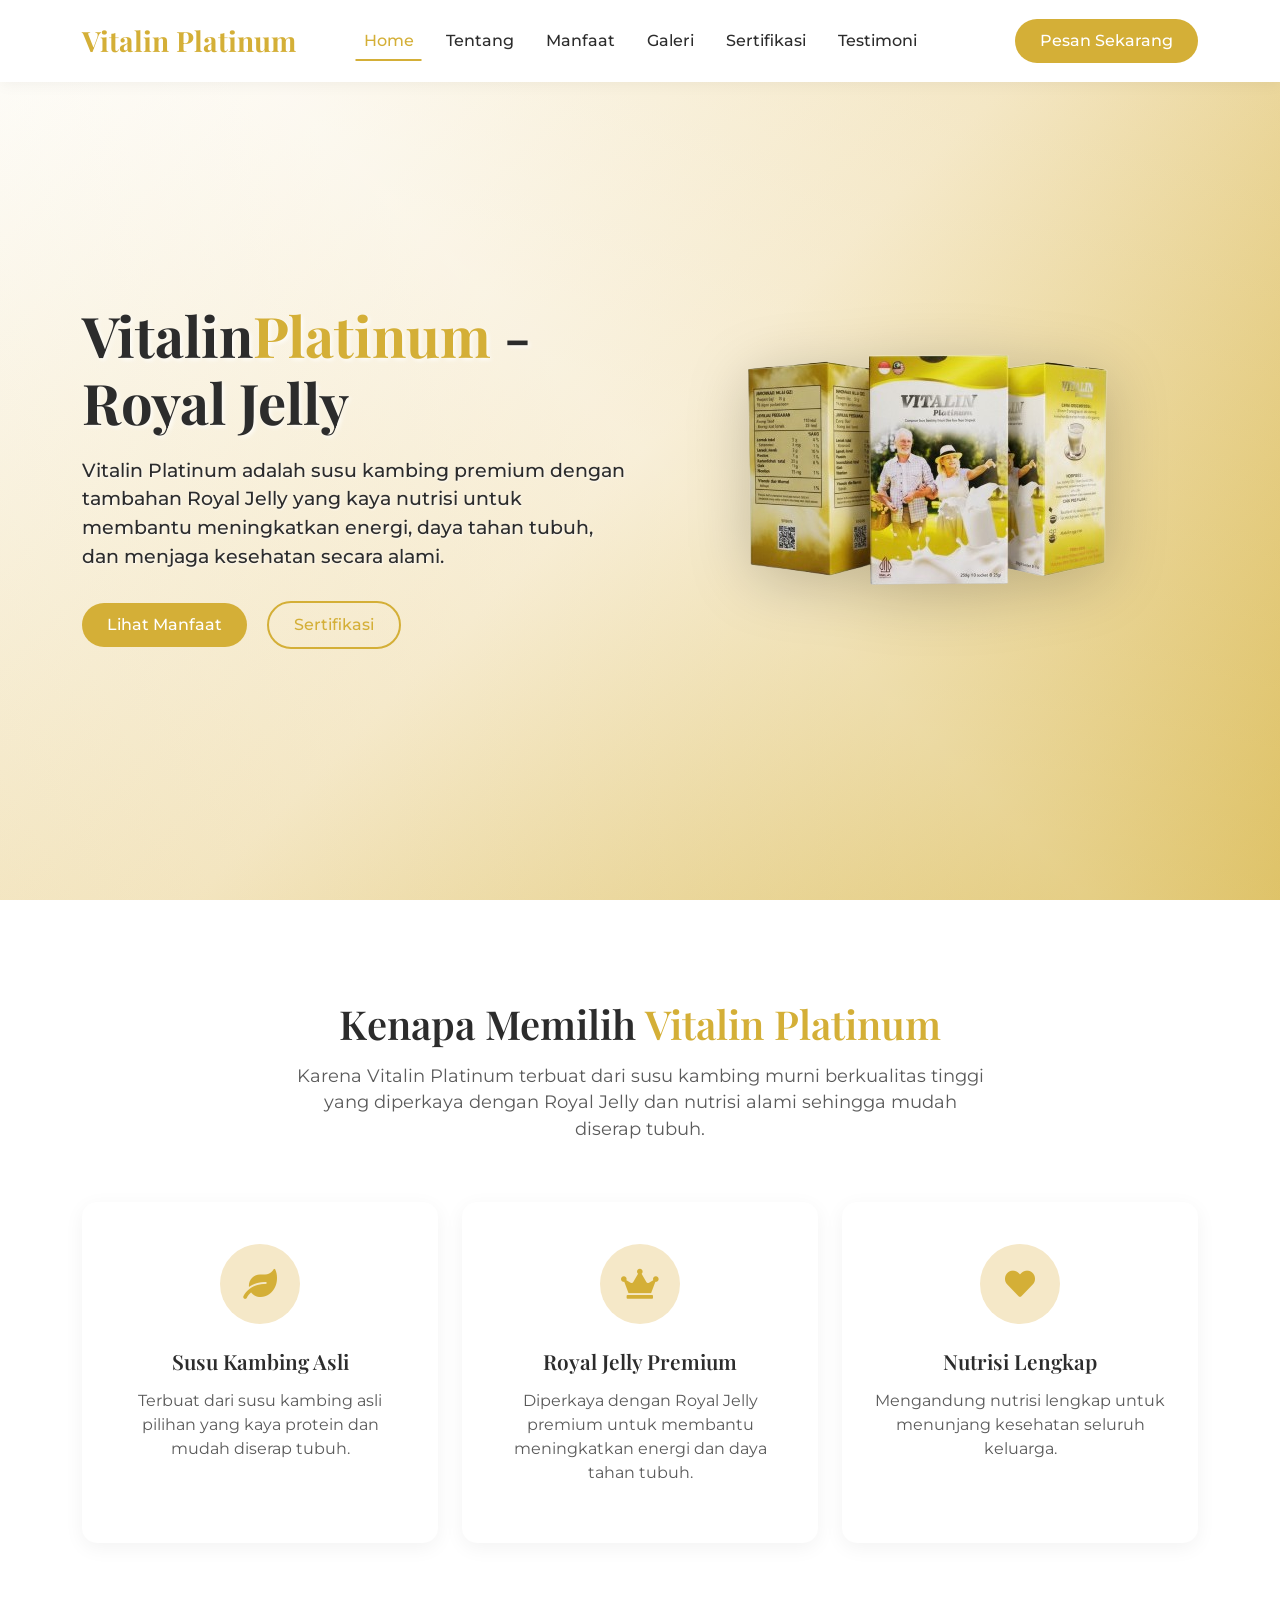
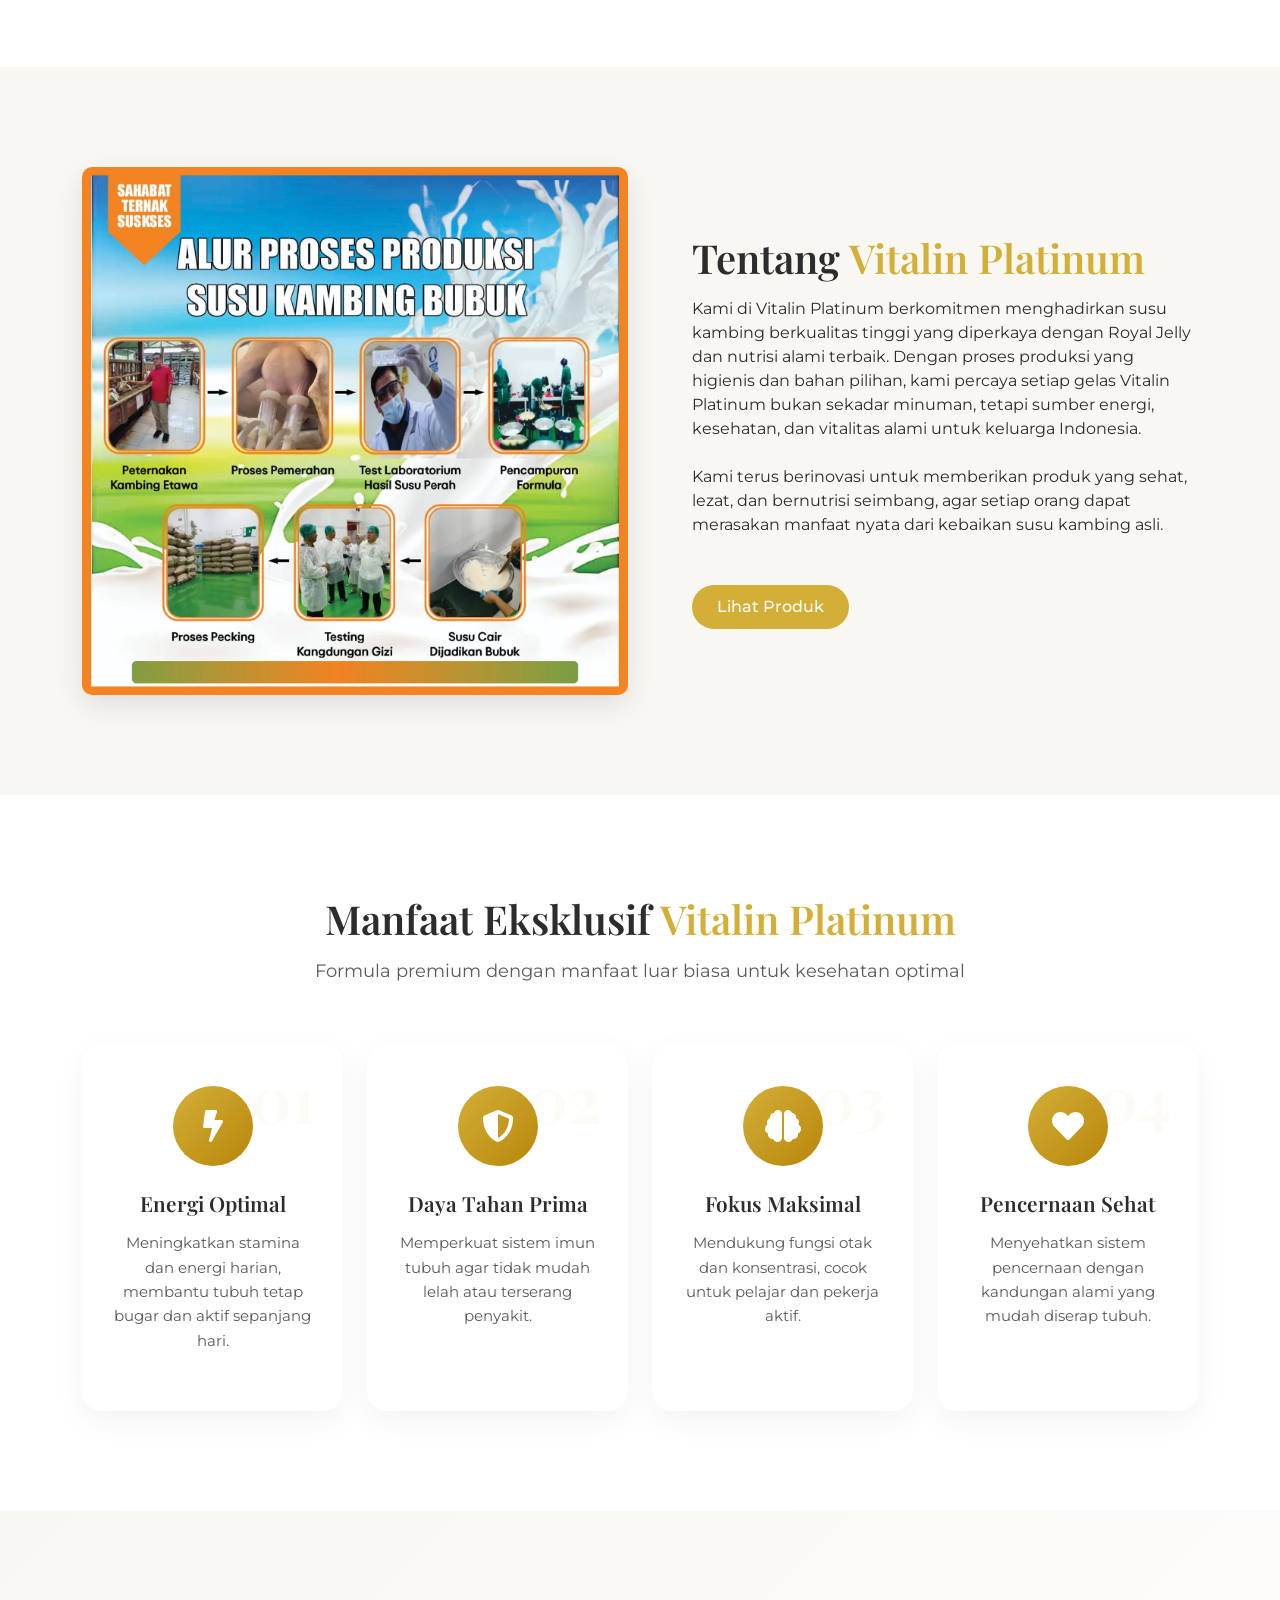
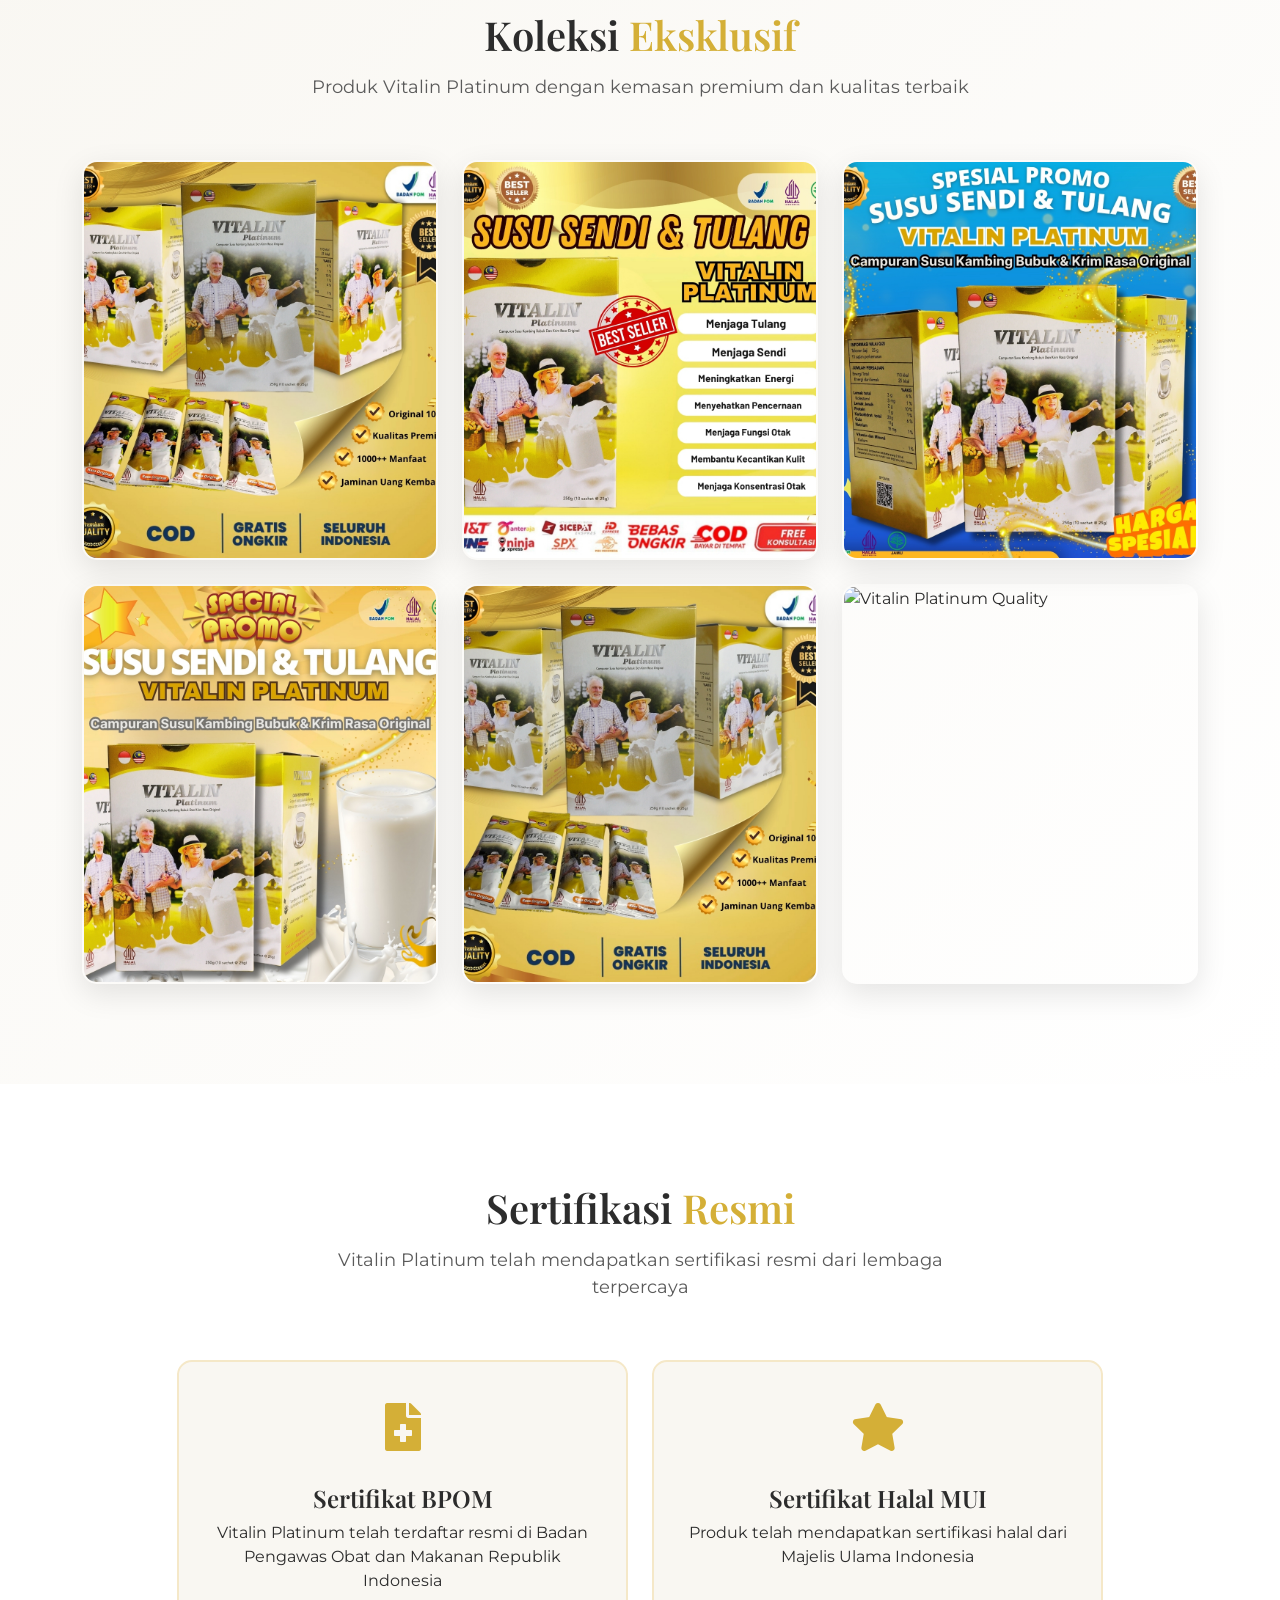
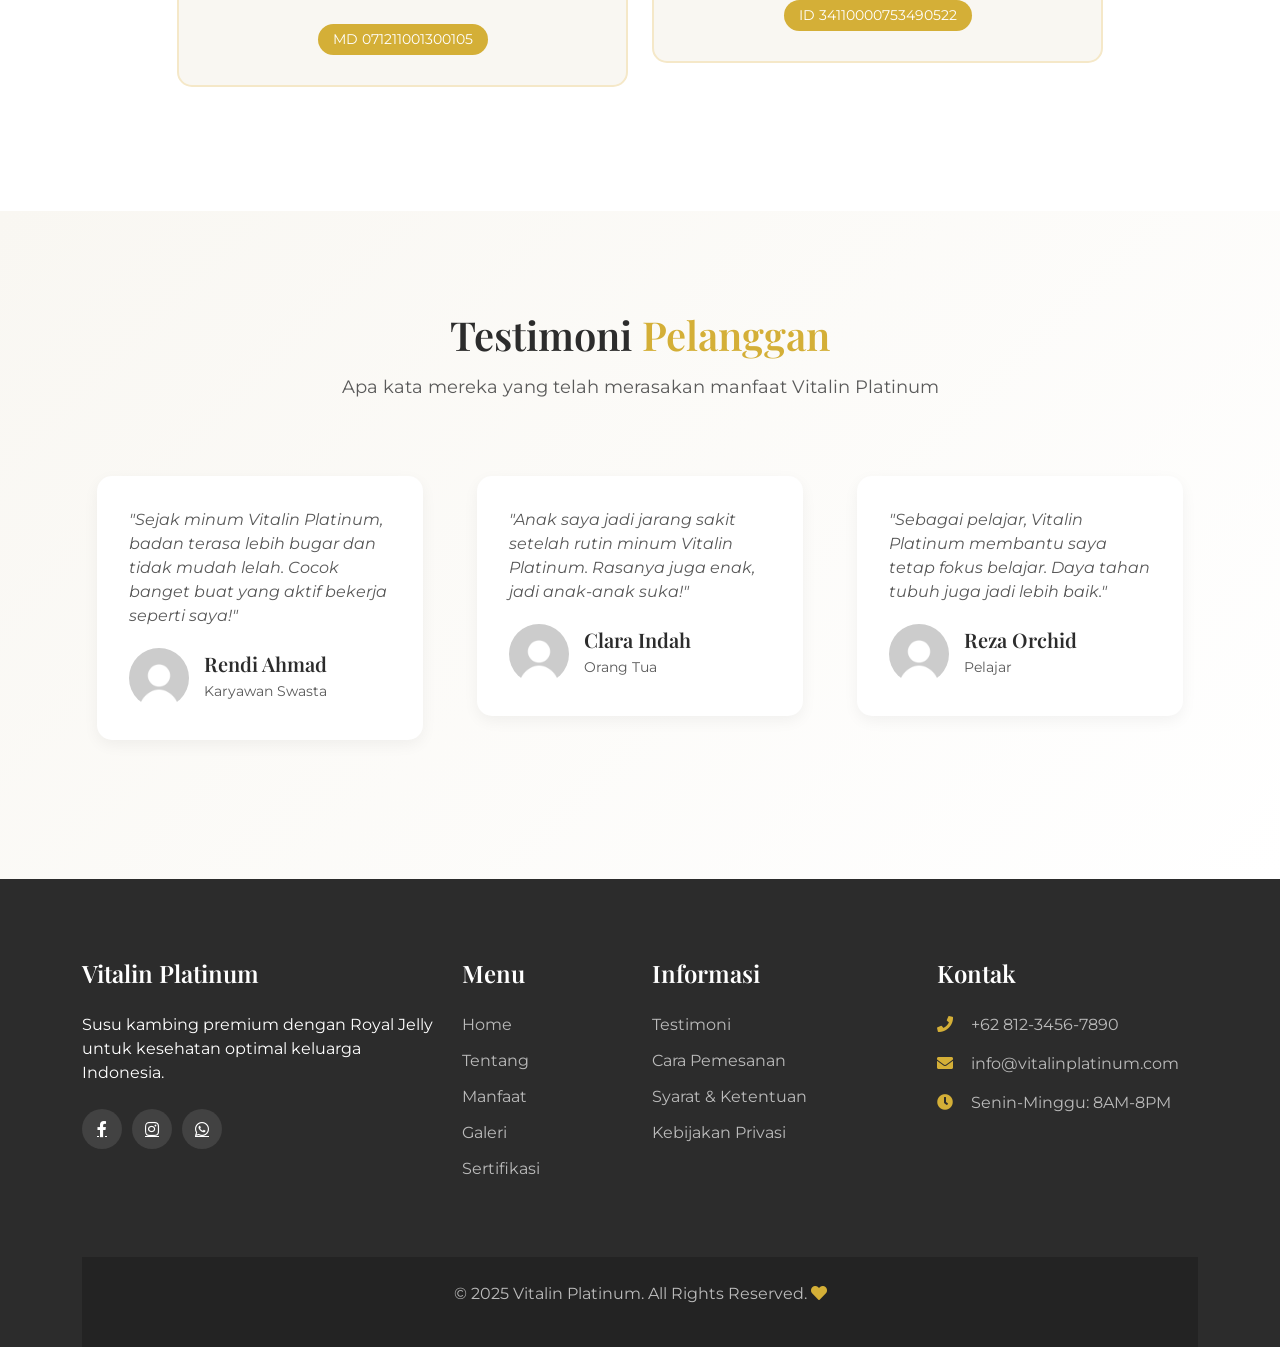
==== index.html @ 5b563fa5 "a" ====
<!DOCTYPE html>
<html lang="id">

<head>
    <meta charset="utf-8">
    <title>Vitalin Platinum - Royal jelly</title>
    <meta content="width=device-width, initial-scale=1.0" name="viewport">
    <meta content="susu kambing, royal jelly, vitalin platinum, kesehatan, nutrisi" name="keywords">
    <meta content="Vitalin Platinum - Susu kambing premium dengan Royal Jelly untuk kesehatan optimal" name="description">

    <!-- Favicon -->
    <link href="https://cdnjs.cloudflare.com/ajax/libs/font-awesome/5.15.4/css/all.min.css" rel="stylesheet">

    <!-- Google Fonts -->
    <link rel="preconnect" href="https://fonts.googleapis.com">
    <link rel="preconnect" href="https://fonts.gstatic.com" crossorigin>
    <link
        href="https://fonts.googleapis.com/css2?family=Playfair+Display:wght@400;500;600;700&family=Montserrat:wght@300;400;500;600&display=swap"
        rel="stylesheet">

    <!-- Bootstrap CSS -->
    <link href="https://cdn.jsdelivr.net/npm/bootstrap@5.3.0-alpha1/dist/css/bootstrap.min.css" rel="stylesheet">

    <!-- Custom CSS -->
    <link href="style.css" rel="stylesheet">
</head>

<body>
    <!-- Navbar -->
    <nav class="navbar navbar-expand-lg navbar-light fixed-top">
        <div class="container">
            <a class="navbar-brand" href="#">Vitalin Platinum</a>
            <button class="navbar-toggler" type="button" data-bs-toggle="collapse" data-bs-target="#navbarNav">
                <span class="navbar-toggler-icon"></span>
            </button>
            <div class="collapse navbar-collapse" id="navbarNav">
                <ul class="navbar-nav ms-auto">
                    <li class="nav-item">
                        <a class="nav-link active" href="#home">Home</a>
                    </li>
                    <li class="nav-item">
                        <a class="nav-link" href="#about">Tentang</a>
                    </li>
                    <li class="nav-item">
                        <a class="nav-link" href="#benefits">Manfaat</a>
                    </li>
                    <li class="nav-item">
                        <a class="nav-link" href="#gallery">Galeri</a>
                    </li>
                    <li class="nav-item">
                        <a class="nav-link" href="#certification">Sertifikasi</a>
                    </li>
                    <li class="nav-item">
                        <a class="nav-link" href="#testimonials">Testimoni</a>
                    </li>
                </ul>
                <a href="https://wa.me/6281234567890" class="btn btn-gold ms-lg-3 mt-3 mt-lg-0">Pesan Sekarang</a>
            </div>
        </div>
    </nav>

    <!-- Hero Section -->
    <section id="home" class="hero-section gradient-1">
        <div class="container">
            <div class="row align-items-center">
                <div class="col-lg-6">
                    <div class="hero-content">
                        <h1 class="hero-title">Vitalin<span>Platinum</span> - Royal Jelly</h1>
                        <p class="hero-subtitle">Vitalin Platinum adalah susu kambing premium dengan tambahan Royal Jelly yang kaya nutrisi untuk membantu meningkatkan energi, daya tahan tubuh, dan menjaga kesehatan secara alami.</p>
                        <div class="mt-4">
                            <a href="#benefits" class="btn btn-gold me-3">Lihat Manfaat</a>
                            <a href="#certification" class="btn btn-outline-gold">Sertifikasi</a>
                        </div>
                    </div>
                </div>
                <div class="col-lg-6">
                    <div class="hero-image">
                        <img src="img/rorr.png" alt="Vitalin Platinum">
                    </div>
                </div>
            </div>
        </div>
        
        <!-- Auto Background Indicator -->
        <div class="auto-mode-indicator">
            <i class="fas fa-sync-alt"></i> Auto Background
        </div>
    </section>

    <!-- Features Section -->
    <section class="section-padding">
        <div class="container">
            <h2 class="section-title">Kenapa Memilih <span>Vitalin Platinum</span></h2>
            <p class="section-subtitle">Karena Vitalin Platinum terbuat dari susu kambing murni berkualitas tinggi yang diperkaya dengan Royal Jelly dan nutrisi alami sehingga mudah diserap tubuh.</p>
            
            <div class="row">
                <div class="col-md-4 mb-4">
                    <div class="feature-box">
                        <div class="feature-icon">
                            <i class="fas fa-leaf"></i>
                        </div>
                        <h3 class="feature-title">Susu Kambing Asli</h3>
                        <p class="feature-text">Terbuat dari susu kambing asli pilihan yang kaya protein dan mudah diserap tubuh.</p>
                    </div>
                </div>
                <div class="col-md-4 mb-4">
                    <div class="feature-box">
                        <div class="feature-icon">
                            <i class="fas fa-crown"></i>
                        </div>
                        <h3 class="feature-title">Royal Jelly Premium</h3>
                        <p class="feature-text">Diperkaya dengan Royal Jelly premium untuk membantu meningkatkan energi dan daya tahan tubuh.</p>
                    </div>
                </div>
                <div class="col-md-4 mb-4">
                    <div class="feature-box">
                        <div class="feature-icon">
                            <i class="fas fa-heart"></i>
                        </div>
                        <h3 class="feature-title">Nutrisi Lengkap</h3>
                        <p class="feature-text">Mengandung nutrisi lengkap untuk menunjang kesehatan seluruh keluarga.</p>
                    </div>
                </div>
            </div>
        </div>
    </section>

    <!-- About Section -->
    <section id="about" class="section-padding about-section">
        <div class="container">
            <div class="row align-items-center">
                <div class="col-lg-6 mb-5 mb-lg-0">
                    <div class="about-image">
                        <img src="img/10.jpg" alt="Tentang Vitalin Platinum">
                    </div>
                </div>
                <div class="col-lg-6">
                    <div class="about-content">
                        <h2 class="section-title text-start">Tentang <span>Vitalin Platinum</span></h2>
                        <p class="mb-4">Kami di Vitalin Platinum berkomitmen menghadirkan susu kambing berkualitas tinggi yang diperkaya dengan Royal Jelly dan nutrisi alami terbaik. Dengan proses produksi yang higienis dan bahan pilihan, kami percaya setiap gelas Vitalin Platinum bukan sekadar minuman, tetapi sumber energi, kesehatan, dan vitalitas alami untuk keluarga Indonesia.</p>
                        <p class="mb-5">Kami terus berinovasi untuk memberikan produk yang sehat, lezat, dan bernutrisi seimbang, agar setiap orang dapat merasakan manfaat nyata dari kebaikan susu kambing asli.</p>
                        <a href="#gallery" class="btn btn-gold">Lihat Produk</a>
                    </div>
                </div>
            </div>
        </div>
    </section>

    <!-- Benefits Section -->
    <section id="benefits" class="section-padding">
        <div class="container">
            <div class="text-center mb-5">
                <h2 class="section-title">Manfaat Eksklusif <span>Vitalin Platinum</span></h2>
                <p class="section-subtitle">Formula premium dengan manfaat luar biasa untuk kesehatan optimal</p>
            </div>
            
            <div class="row g-4">
                <div class="col-lg-3 col-md-6">
                    <div class="benefit-card">
                        <div class="benefit-icon">
                            <div class="icon-wrapper">
                                <i class="fas fa-bolt"></i>
                            </div>
                        </div>
                        <div class="benefit-content">
                            <h4 class="benefit-title">Energi Optimal</h4>
                            <p class="benefit-description">Meningkatkan stamina dan energi harian, membantu tubuh tetap bugar dan aktif sepanjang hari.</p>
                        </div>
                        <div class="benefit-number">01</div>
                    </div>
                </div>
                
                <div class="col-lg-3 col-md-6">
                    <div class="benefit-card">
                        <div class="benefit-icon">
                            <div class="icon-wrapper">
                                <i class="fas fa-shield-alt"></i>
                            </div>
                        </div>
                        <div class="benefit-content">
                            <h4 class="benefit-title">Daya Tahan Prima</h4>
                            <p class="benefit-description">Memperkuat sistem imun tubuh agar tidak mudah lelah atau terserang penyakit.</p>
                        </div>
                        <div class="benefit-number">02</div>
                    </div>
                </div>
                
                <div class="col-lg-3 col-md-6">
                    <div class="benefit-card">
                        <div class="benefit-icon">
                            <div class="icon-wrapper">
                                <i class="fas fa-brain"></i>
                            </div>
                        </div>
                        <div class="benefit-content">
                            <h4 class="benefit-title">Fokus Maksimal</h4>
                            <p class="benefit-description">Mendukung fungsi otak dan konsentrasi, cocok untuk pelajar dan pekerja aktif.</p>
                        </div>
                        <div class="benefit-number">03</div>
                    </div>
                </div>
                
                <div class="col-lg-3 col-md-6">
                    <div class="benefit-card">
                        <div class="benefit-icon">
                            <div class="icon-wrapper">
                                <i class="fas fa-heart"></i>
                            </div>
                        </div>
                        <div class="benefit-content">
                            <h4 class="benefit-title">Pencernaan Sehat</h4>
                            <p class="benefit-description">Menyehatkan sistem pencernaan dengan kandungan alami yang mudah diserap tubuh.</p>
                        </div>
                        <div class="benefit-number">04</div>
                    </div>
                </div>
            </div>
        </div>
    </section>

    <!-- Gallery Section -->
    <section id="gallery" class="section-padding gallery-section">
        <div class="container">
            <h2 class="section-title">Koleksi <span>Eksklusif</span></h2>
            <p class="section-subtitle">Produk Vitalin Platinum dengan kemasan premium dan kualitas terbaik</p>
            
            <div class="row g-4">
                <div class="col-lg-4 col-md-6">
                    <div class="gallery-item">
                        <img src="img/1.png" alt="Vitalin Platinum Original">
                        <div class="gallery-caption">
                            <h5>Kemasan Premium</h5>
                            <p>Desain elegan dengan perlindungan maksimal</p>
                        </div>
                    </div>
                </div>
                <div class="col-lg-4 col-md-6">
                    <div class="gallery-item">
                        <img src="img/2.png" alt="Vitalin Platinum Varian">
                        <div class="gallery-caption">
                            <h5>Kualitas Terjamin</h5>
                            <p>Diproses dengan teknologi modern dan higienis</p>
                        </div>
                    </div>
                </div>
                <div class="col-lg-4 col-md-6">
                    <div class="gallery-item">
                        <img src="img/3.png" alt="Vitalin Platinum Special">
                        <div class="gallery-caption">
                            <h5>Nutrisi Optimal</h5>
                            <p>Kombinasi sempurna susu kambing dan royal jelly</p>
                        </div>
                    </div>
                </div>
                <div class="col-lg-4 col-md-6">
                    <div class="gallery-item">
                        <img src="img/4.png" alt="Vitalin Platinum Family">
                        <div class="gallery-caption">
                            <h5>Untuk Keluarga</h5>
                            <p>Cocok untuk semua usia dari anak hingga dewasa</p>
                        </div>
                    </div>
                </div>
                <div class="col-lg-4 col-md-6">
                    <div class="gallery-item">
                        <img src="img/5.png" alt="Vitalin Platinum Benefits">
                        <div class="gallery-caption">
                            <h5>Manfaat Lengkap</h5>
                            <p>Mendukung kesehatan tubuh secara menyeluruh</p>
                        </div>
                    </div>
                </div>
                <div class="col-lg-4 col-md-6">
                    <div class="gallery-item">
                        <img src="img/6.png" alt="Vitalin Platinum Quality">
                        <div class="gallery-caption">
                            <h5>Standar Tinggi</h5>
                            <p>Produk berkualitas dengan sertifikasi resmi</p>
                        </div>
                    </div>
                </div>
            </div>
        </div>
    </section>

    <!-- Certification Section -->
    <section id="certification" class="section-padding certification-section">
        <div class="container">
            <h2 class="section-title">Sertifikasi <span>Resmi</span></h2>
            <p class="section-subtitle">Vitalin Platinum telah mendapatkan sertifikasi resmi dari lembaga terpercaya</p>
            
            <div class="row justify-content-center">
                <div class="col-lg-5 col-md-6 mb-4">
                    <div class="certification-box">
                        <div class="cert-icon">
                            <i class="fas fa-file-medical"></i>
                        </div>
                        <h4>Sertifikat BPOM</h4>
                        <p>Vitalin Platinum telah terdaftar resmi di Badan Pengawas Obat dan Makanan Republik Indonesia</p>
                        <div class="cert-number">MD 071211001300105</div>
                    </div>
                </div>
                <div class="col-lg-5 col-md-6 mb-4">
                    <div class="certification-box">
                        <div class="cert-icon">
                            <i class="fas fa-star"></i>
                        </div>
                        <h4>Sertifikat Halal MUI</h4>
                        <p>Produk telah mendapatkan sertifikasi halal dari Majelis Ulama Indonesia</p>
                        <div class="cert-number">ID 34110000753490522</div>
                    </div>
                </div>
            </div>
        </div>
    </section>

    <!-- Testimonials Section -->
    <section id="testimonials" class="section-padding testimonial-section">
        <div class="container">
            <h2 class="section-title">Testimoni <span>Pelanggan</span></h2>
            <p class="section-subtitle">Apa kata mereka yang telah merasakan manfaat Vitalin Platinum</p>
            
            <div class="row">
                <div class="col-lg-4 mb-4">
                    <div class="testimonial-card">
                        <p class="testimonial-text">"Sejak minum Vitalin Platinum, badan terasa lebih bugar dan tidak mudah lelah. Cocok banget buat yang aktif bekerja seperti saya!"</p>
                        <div class="testimonial-author">
                            <div class="author-image">
                                <img src="img/heh.png" alt="">
                            </div>
                            <div class="author-info">
                                <h5>Rendi Ahmad</h5>
                                <p>Karyawan Swasta</p>
                            </div>
                        </div>
                    </div>
                </div>
                <div class="col-lg-4 mb-4">
                    <div class="testimonial-card">
                        <p class="testimonial-text">"Anak saya jadi jarang sakit setelah rutin minum Vitalin Platinum. Rasanya juga enak, jadi anak-anak suka!"</p>
                        <div class="testimonial-author">
                            <div class="author-image">
                                <img src="img/heh.png" alt="">
                            </div>
                            <div class="author-info">
                                <h5>Clara Indah</h5>
                                <p>Orang Tua</p>
                            </div>
                        </div>
                    </div>
                </div>
                <div class="col-lg-4 mb-4">
                    <div class="testimonial-card">
                        <p class="testimonial-text">"Sebagai pelajar, Vitalin Platinum membantu saya tetap fokus belajar. Daya tahan tubuh juga jadi lebih baik."</p>
                        <div class="testimonial-author">
                            <div class="author-image">
                                <img src="img/heh.png" alt="">
                            </div>
                            <div class="author-info">
                                <h5>Reza Orchid</h5>
                                <p>Pelajar</p>
                            </div>
                        </div>
                    </div>
                </div>
            </div>
        </div>
    </section>

    <!-- Footer -->
    <footer class="footer">
        <div class="container">
            <div class="row">
                <div class="col-lg-4 mb-5 mb-lg-0">
                    <h3 class="footer-title">Vitalin Platinum</h3>
                    <p class="mb-4">Susu kambing premium dengan Royal Jelly untuk kesehatan optimal keluarga Indonesia.</p>
                    <div class="social-icons">
                        <a href="#"><i class="fab fa-facebook-f"></i></a>
                        <a href="#"><i class="fab fa-instagram"></i></a>
                        <a href="#"><i class="fab fa-whatsapp"></i></a>
                    </div>
                </div>
                <div class="col-lg-2 col-md-6 mb-5 mb-md-0">
                    <h3 class="footer-title">Menu</h3>
                    <ul class="footer-links">
                        <li><a href="#home">Home</a></li>
                        <li><a href="#about">Tentang</a></li>
                        <li><a href="#benefits">Manfaat</a></li>
                        <li><a href="#gallery">Galeri</a></li>
                        <li><a href="#certification">Sertifikasi</a></li>
                    </ul>
                </div>
                <div class="col-lg-3 col-md-6 mb-5 mb-md-0">
                    <h3 class="footer-title">Informasi</h3>
                    <ul class="footer-links">
                        <li><a href="#testimonials">Testimoni</a></li>
                        <li><a href="#">Cara Pemesanan</a></li>
                        <li><a href="#">Syarat & Ketentuan</a></li>
                        <li><a href="#">Kebijakan Privasi</a></li>
                    </ul>
                </div>
                <div class="col-lg-3 col-md-6">
                    <h3 class="footer-title">Kontak</h3>
                    <div class="footer-contact">
                        <p><i class="fas fa-phone"></i> +62 812-3456-7890</p>
                        <p><i class="fas fa-envelope"></i> info@vitalinplatinum.com</p>
                        <p><i class="fas fa-clock"></i> Senin-Minggu: 8AM-8PM</p>
                    </div>
                </div>
            </div>
            
            <div class="copyright">
                <div class="container">
                    <p>&copy; 2025 Vitalin Platinum. All Rights Reserved. <i class="fas fa-heart" style="color: var(--gold);"></i></p>
                </div>
            </div>
        </div>
    </footer>

    <!-- Back to Top -->
    <a href="#" class="back-to-top">
        <i class="fas fa-arrow-up"></i>
    </a>

    <!-- Bootstrap JS -->
    <script src="https://cdn.jsdelivr.net/npm/bootstrap@5.3.0-alpha1/dist/js/bootstrap.bundle.min.js"></script>

    <!-- Custom JS -->
    <script src="script.js"></script>
</body>

</html>
---- style.css ----
:root {
    --gold: #D4AF37;
    --light-gold: #F5E8C8;
    --dark-gold: #B8860B;
    --white: #FFFFFF;
    --light-bg: #F9F7F2;
    --dark-text: #2C2C2C;
    --light-text: #5A5A5A;
}

body {
    font-family: 'Montserrat', sans-serif;
    color: var(--dark-text);
    background-color: var(--white);
    overflow-x: hidden;
}

h1, h2, h3, h4, h5, h6 {
    font-family: 'Playfair Display', serif;
    font-weight: 600;
}

/* Navbar Center */
.navbar {
    background-color: var(--white);
    box-shadow: 0 2px 15px rgba(0, 0, 0, 0.05);
    padding: 15px 0;
    transition: all 0.3s ease;
}

.navbar .container {
    display: flex;
    flex-wrap: wrap;
    justify-content: center;
}

.navbar-brand {
    font-family: 'Playfair Display', serif;
    font-weight: 700;
    font-size: 28px;
    color: var(--gold) !important;
    width: 100%;
    text-align: center;
    margin-bottom: 10px;
}

.navbar-collapse {
    width: 100%;
}

.navbar-nav {
    margin: 0 auto;
    display: flex;
    justify-content: center;
    align-items: center;
}

.navbar-nav .nav-item {
    margin: 0 8px;
}

.navbar-nav .nav-link {
    color: var(--dark-text) !important;
    font-weight: 500;
    position: relative;
    transition: color 0.3s ease;
}

.navbar-nav .nav-link:hover,
.navbar-nav .nav-link.active {
    color: var(--gold) !important;
}

.navbar-nav .nav-link::after {
    content: '';
    position: absolute;
    width: 0;
    height: 2px;
    bottom: 0;
    left: 0;
    background-color: var(--gold);
    transition: width 0.3s ease;
}

.navbar-nav .nav-link:hover::after,
.navbar-nav .nav-link.active::after {
    width: 100%;
}

.btn-gold {
    background-color: var(--gold);
    color: var(--white);
    border: none;
    padding: 10px 25px;
    border-radius: 30px;
    font-weight: 500;
    transition: all 0.3s ease;
}

.btn-gold:hover {
    background-color: var(--dark-gold);
    transform: translateY(-2px);
    box-shadow: 0 5px 15px rgba(212, 175, 55, 0.3);
}

.btn-outline-gold {
    background-color: transparent;
    color: var(--gold);
    border: 2px solid var(--gold);
    padding: 10px 25px;
    border-radius: 30px;
    font-weight: 500;
    transition: all 0.3s ease;
}

.btn-outline-gold:hover {
    background-color: var(--gold);
    color: var(--white);
    transform: translateY(-2px);
}

/* Desktop Navbar */
@media (min-width: 992px) {
    .navbar .container {
        flex-wrap: nowrap;
        justify-content: space-between;
    }
    
    .navbar-brand {
        width: auto;
        margin-bottom: 0;
        text-align: left;
    }
    
    .navbar-nav {
        position: absolute;
        left: 50%;
        transform: translateX(-50%);
    }
    
    .btn-gold.ms-lg-3 {
        margin-left: auto !important;
    }
}

/* Mobile Navbar */
@media (max-width: 991.98px) {
    .navbar-nav {
        text-align: center;
        flex-direction: column;
    }
    
    .navbar-nav .nav-item {
        margin: 5px 0;
    }
    
    .btn-gold.ms-lg-3 {
        margin: 15px auto 0 auto !important;
        display: block;
        width: fit-content;
    }
}

/* Hero Section - Auto Background */
.hero-section {
    background-size: cover;
    background-position: center;
    background-attachment: fixed;
    padding: 150px 0 100px;
    position: relative;
    min-height: 100vh;
    display: flex;
    align-items: center;
    transition: background-image 1.5s ease-in-out;
}

.hero-section::before {
    content: '';
    position: absolute;
    top: 0;
    left: 0;
    width: 100%;
    height: 100%;
    background: linear-gradient(45deg, rgba(212, 175, 55, 0.1) 0%, rgba(255, 255, 255, 0.3) 50%, rgba(212, 175, 55, 0.1) 100%);
    z-index: 1;
}

.hero-content {
    position: relative;
    z-index: 2;
}

.hero-title {
    font-size: 3.5rem;
    font-weight: 700;
    margin-bottom: 20px;
    color: var(--dark-text);
    text-shadow: 2px 2px 4px rgba(255, 255, 255, 0.8);
}

.hero-title span {
    color: var(--gold);
}

.hero-subtitle {
    font-size: 1.2rem;
    color: var(--dark-text);
    margin-bottom: 30px;
    max-width: 600px;
    font-weight: 500;
    text-shadow: 1px 1px 2px rgba(255, 255, 255, 0.8);
}

.hero-image {
    position: relative;
    z-index: 2;
    text-align: center;
}

.hero-image img {
    max-width: 100%;
    height: auto;
    filter: drop-shadow(0 10px 30px rgba(0, 0, 0, 0.2));
    animation: float 6s ease-in-out infinite;
}

@keyframes float {
    0% { transform: translateY(0px); }
    50% { transform: translateY(-20px); }
    100% { transform: translateY(0px); }
}

/* Background Options */
.hero-section.gradient-1 {
    background: linear-gradient(135deg, var(--white) 0%, var(--light-gold) 50%, var(--gold) 100%);
}

.hero-section.gradient-2 {
    background: linear-gradient(135deg, #667eea 0%, #764ba2 100%);
}

.hero-section.gradient-3 {
    background: linear-gradient(135deg, #f093fb 0%, #f5576c 100%);
}

.hero-section.gradient-4 {
    background: linear-gradient(135deg, #4facfe 0%, #00f2fe 100%);
}

.hero-section.gradient-5 {
    background: linear-gradient(135deg, #43e97b 0%, #38f9d7 100%);
}

.hero-section.gradient-6 {
    background: linear-gradient(135deg, #fa709a 0%, #fee140 100%);
}

.hero-section.gradient-7 {
    background: linear-gradient(135deg, #a8edea 0%, #fed6e3 100%);
}

.hero-section.gradient-8 {
    background: linear-gradient(135deg, #d299c2 0%, #fef9d7 100%);
}

/* Auto mode indicator */
.auto-mode-indicator {
    position: absolute;
    top: 20px;
    left: 20px;
    background: rgba(212, 175, 55, 0.9);
    color: var(--white);
    padding: 8px 15px;
    border-radius: 20px;
    font-size: 0.8rem;
    display: flex;
    align-items: center;
    gap: 5px;
    animation: pulse 2s infinite;
    z-index: 3;
}

@keyframes pulse {
    0% { opacity: 0.7; }
    50% { opacity: 1; }
    100% { opacity: 0.7; }
}

/* Section Styling */
.section-padding {
    padding: 100px 0;
}

.section-title {
    font-size: 2.5rem;
    margin-bottom: 15px;
    text-align: center;
    color: var(--dark-text);
}

.section-title span {
    color: var(--gold);
}

.section-subtitle {
    text-align: center;
    color: var(--light-text);
    max-width: 700px;
    margin: 0 auto 60px;
    font-size: 1.1rem;
}

/* Features with glowing border */
.feature-box {
    background: var(--white);
    border-radius: 15px;
    padding: 40px 30px;
    text-align: center;
    box-shadow: 0 5px 20px rgba(0, 0, 0, 0.05);
    transition: all 0.3s ease;
    height: 100%;
    border: 2px solid transparent;
    position: relative;
}

.feature-box::before {
    content: '';
    position: absolute;
    top: -2px;
    left: -2px;
    right: -2px;
    bottom: -2px;
    background: linear-gradient(45deg, var(--gold), var(--light-gold), var(--gold));
    border-radius: 17px;
    z-index: -1;
    opacity: 0;
    transition: opacity 0.3s ease;
}

.feature-box:hover::before {
    opacity: 1;
    animation: glow 2s ease-in-out infinite alternate;
}

@keyframes glow {
    0% {
        opacity: 0.7;
    }
    100% {
        opacity: 1;
    }
}

.feature-box:hover {
    transform: translateY(-10px);
    box-shadow: 0 15px 30px rgba(212, 175, 55, 0.2);
}

.feature-icon {
    width: 80px;
    height: 80px;
    background: var(--light-gold);
    border-radius: 50%;
    display: flex;
    align-items: center;
    justify-content: center;
    margin: 0 auto 25px;
    color: var(--gold);
    font-size: 30px;
    transition: all 0.3s ease;
}

.feature-box:hover .feature-icon {
    background: var(--gold);
    color: var(--white);
    transform: scale(1.1);
}

.feature-title {
    font-size: 1.3rem;
    margin-bottom: 15px;
    color: var(--dark-text);
}

.feature-text {
    color: var(--light-text);
}

/* About Section */
.about-section {
    background-color: var(--light-bg);
}

.about-image {
    position: relative;
    border-radius: 10px;
    overflow: hidden;
    box-shadow: 0 10px 30px rgba(0, 0, 0, 0.1);
}

.about-image img {
    width: 100%;
    height: auto;
    transition: transform 0.5s ease;
}

.about-image:hover img {
    transform: scale(1.05);
}

.about-content {
    padding-left: 40px;
}

/* Benefits Section with glowing border */
.benefit-card {
    background: var(--white);
    border-radius: 20px;
    padding: 40px 30px;
    text-align: center;
    position: relative;
    overflow: hidden;
    transition: all 0.4s ease;
    border: 2px solid transparent;
    box-shadow: 0 10px 30px rgba(0, 0, 0, 0.05);
    height: 100%;
}

.benefit-card::before {
    content: '';
    position: absolute;
    top: -2px;
    left: -2px;
    right: -2px;
    bottom: -2px;
    background: linear-gradient(45deg, var(--gold), var(--light-gold), var(--gold));
    border-radius: 22px;
    z-index: -1;
    opacity: 0;
    transition: opacity 0.3s ease;
}

.benefit-card:hover::before {
    opacity: 1;
    animation: glow 2s ease-in-out infinite alternate;
}

.benefit-card:hover {
    transform: translateY(-10px);
    box-shadow: 0 20px 40px rgba(212, 175, 55, 0.2);
}

.benefit-icon {
    margin-bottom: 25px;
}

.icon-wrapper {
    width: 80px;
    height: 80px;
    background: linear-gradient(135deg, var(--gold) 0%, var(--dark-gold) 100%);
    border-radius: 50%;
    display: flex;
    align-items: center;
    justify-content: center;
    margin: 0 auto;
    color: var(--white);
    font-size: 32px;
    position: relative;
    transition: all 0.3s ease;
}

.benefit-card:hover .icon-wrapper {
    transform: scale(1.1) rotate(5deg);
    box-shadow: 0 10px 25px rgba(212, 175, 55, 0.3);
}

.benefit-content {
    position: relative;
    z-index: 2;
}

.benefit-title {
    font-size: 1.3rem;
    font-weight: 600;
    margin-bottom: 15px;
    color: var(--dark-text);
    font-family: 'Playfair Display', serif;
}

.benefit-description {
    color: var(--light-text);
    line-height: 1.6;
    font-size: 0.95rem;
}

.benefit-number {
    position: absolute;
    top: 20px;
    right: 25px;
    font-size: 4rem;
    font-weight: 700;
    color: rgba(212, 175, 55, 0.05);
    font-family: 'Playfair Display', serif;
    line-height: 1;
    transition: all 0.3s ease;
}

.benefit-card:hover .benefit-number {
    color: rgba(212, 175, 55, 0.1);
    transform: scale(1.1);
}

/* Gallery Section Styles */
.gallery-section {
    background: linear-gradient(135deg, var(--light-bg) 0%, var(--white) 100%);
}

.gallery-item {
    position: relative;
    border-radius: 15px;
    overflow: hidden;
    box-shadow: 0 10px 30px rgba(0, 0, 0, 0.1);
    transition: all 0.3s ease;
    border: 2px solid transparent;
    height: 400px;
}

.gallery-item::before {
    content: '';
    position: absolute;
    top: -2px;
    left: -2px;
    right: -2px;
    bottom: -2px;
    background: linear-gradient(45deg, var(--gold), var(--light-gold), var(--gold));
    border-radius: 17px;
    z-index: -1;
    opacity: 0;
    transition: opacity 0.3s ease;
}

.gallery-item:hover::before {
    opacity: 1;
    animation: glow 2s ease-in-out infinite alternate;
}

.gallery-item:hover {
    transform: translateY(-5px);
    box-shadow: 0 15px 35px rgba(212, 175, 55, 0.2);
}

.gallery-item img {
    width: 100%;
    height: 100%;
    object-fit: cover;
    transition: transform 0.5s ease;
}

.gallery-item:hover img {
    transform: scale(1.05);
}

.gallery-caption {
    position: absolute;
    bottom: 0;
    left: 0;
    right: 0;
    background: linear-gradient(transparent, rgba(0,0,0,0.8));
    color: white;
    padding: 25px;
    transform: translateY(100%);
    transition: transform 0.3s ease;
}

.gallery-item:hover .gallery-caption {
    transform: translateY(0);
}

.gallery-caption h5 {
    font-size: 1.3rem;
    margin-bottom: 8px;
    font-family: 'Playfair Display', serif;
}

.gallery-caption p {
    font-size: 0.95rem;
    opacity: 0.9;
    margin: 0;
}

/* Certification Section */
.certification-section {
    background: var(--white);
}

.certification-box {
    background: var(--light-bg);
    border-radius: 15px;
    padding: 30px;
    text-align: center;
    border: 2px solid var(--light-gold);
    transition: all 0.3s ease;
}

.certification-box:hover {
    border-color: var(--gold);
    transform: translateY(-5px);
    box-shadow: 0 10px 25px rgba(212, 175, 55, 0.1);
}

.cert-icon {
    font-size: 3rem;
    color: var(--gold);
    margin-bottom: 20px;
}

.cert-number {
    background: var(--gold);
    color: var(--white);
    padding: 5px 15px;
    border-radius: 20px;
    font-size: 0.9rem;
    display: inline-block;
    margin-top: 15px;
}

/* Testimonials */
.testimonial-section {
    background: linear-gradient(135deg, var(--light-bg) 0%, var(--white) 100%);
}

.testimonial-card {
    background: var(--white);
    border-radius: 15px;
    padding: 30px;
    box-shadow: 0 5px 15px rgba(0, 0, 0, 0.05);
    margin: 15px;
    position: relative;
    border: 2px solid transparent;
    transition: all 0.3s ease;
}

.testimonial-card::before {
    content: '';
    position: absolute;
    top: -2px;
    left: -2px;
    right: -2px;
    bottom: -2px;
    background: linear-gradient(45deg, var(--gold), var(--light-gold), var(--gold));
    border-radius: 17px;
    z-index: -1;
    opacity: 0;
    transition: opacity 0.3s ease;
}

.testimonial-card:hover::before {
    opacity: 1;
    animation: glow 2s ease-in-out infinite alternate;
}

.testimonial-card:hover {
    transform: translateY(-5px);
    box-shadow: 0 15px 30px rgba(212, 175, 55, 0.15);
}

.testimonial-card::after {
    content: "";
    position: absolute;
    top: 20px;
    right: 30px;
    font-size: 60px;
    color: var(--light-gold);
    font-family: Georgia, serif;
    line-height: 1;
}

.testimonial-text {
    font-style: italic;
    color: var(--light-text);
    margin-bottom: 20px;
}

.testimonial-author {
    display: flex;
    align-items: center;
}

.author-image {
    width: 60px;
    height: 60px;
    border-radius: 50%;
    overflow: hidden;
    margin-right: 15px;
}

.author-image img {
    width: 100%;
    height: 100%;
    object-fit: cover;
}

.author-info h5 {
    margin-bottom: 5px;
    color: var(--dark-text);
}

.author-info p {
    margin: 0;
    color: var(--light-text);
    font-size: 0.9rem;
}

/* Footer */
.footer {
    background: var(--dark-text);
    color: var(--white);
    padding: 80px 0 0;
}

.footer-title {
    font-size: 1.5rem;
    margin-bottom: 25px;
    color: var(--white);
}

.footer-links {
    list-style: none;
    padding: 0;
}

.footer-links li {
    margin-bottom: 12px;
}

.footer-links a {
    color: #BBBBBB;
    text-decoration: none;
    transition: color 0.3s ease;
}

.footer-links a:hover {
    color: var(--gold);
}

.footer-contact p {
    margin-bottom: 15px;
    color: #BBBBBB;
}

.footer-contact i {
    color: var(--gold);
    margin-right: 10px;
    width: 20px;
}

.social-icons {
    display: flex;
    margin-top: 20px;
}

.social-icons a {
    width: 40px;
    height: 40px;
    background: rgba(255, 255, 255, 0.1);
    border-radius: 50%;
    display: flex;
    align-items: center;
    justify-content: center;
    margin-right: 10px;
    color: var(--white);
    transition: all 0.3s ease;
}

.social-icons a:hover {
    background: var(--gold);
    transform: translateY(-3px);
}

.copyright {
    background: rgba(0, 0, 0, 0.2);
    padding: 25px 0;
    margin-top: 60px;
    text-align: center;
    color: #BBBBBB;
}

.copyright a {
    color: var(--gold);
    text-decoration: none;
}

/* Back to Top */
.back-to-top {
    position: fixed;
    bottom: 30px;
    right: 20px;
    width: 50px;
    height: 50px;
    background: var(--gold);
    color: var(--white);
    border-radius: 50%;
    display: flex;
    align-items: center;
    justify-content: center;
    text-decoration: none;
    opacity: 0;
    visibility: hidden;
    transition: all 0.3s ease;
    z-index: 1000;
}

.back-to-top.active {
    opacity: 1;
    visibility: visible;
}

.back-to-top:hover {
    background: var(--dark-gold);
    transform: translateY(-3px);
}

/* Responsive */
@media (max-width: 991.98px) {
    .hero-title {
        font-size: 2.8rem;
    }
    
    .about-content {
        padding-left: 0;
        margin-top: 40px;
    }
    
    .section-padding {
        padding: 80px 0;
    }
    
    .gallery-item {
        height: 350px;
    }
    
    .hero-section {
        min-height: auto;
        padding: 120px 0 80px;
    }
    
    .auto-mode-indicator {
        top: 10px;
        left: 10px;
        font-size: 0.7rem;
        padding: 6px 12px;
    }
}

@media (max-width: 767.98px) {
    .hero-title {
        font-size: 2.2rem;
    }
    
    .section-title {
        font-size: 2rem;
    }
    
    .gallery-item {
        height: 300px;
    }
    
    .gallery-caption {
        padding: 20px;
    }
    
    .gallery-caption h5 {
        font-size: 1.2rem;
    }
    
    .hero-section {
        padding: 100px 0 60px;
    }
    
    .hero-subtitle {
        font-size: 1.1rem;
    }
    
    .auto-mode-indicator {
        display: none;
    }
}
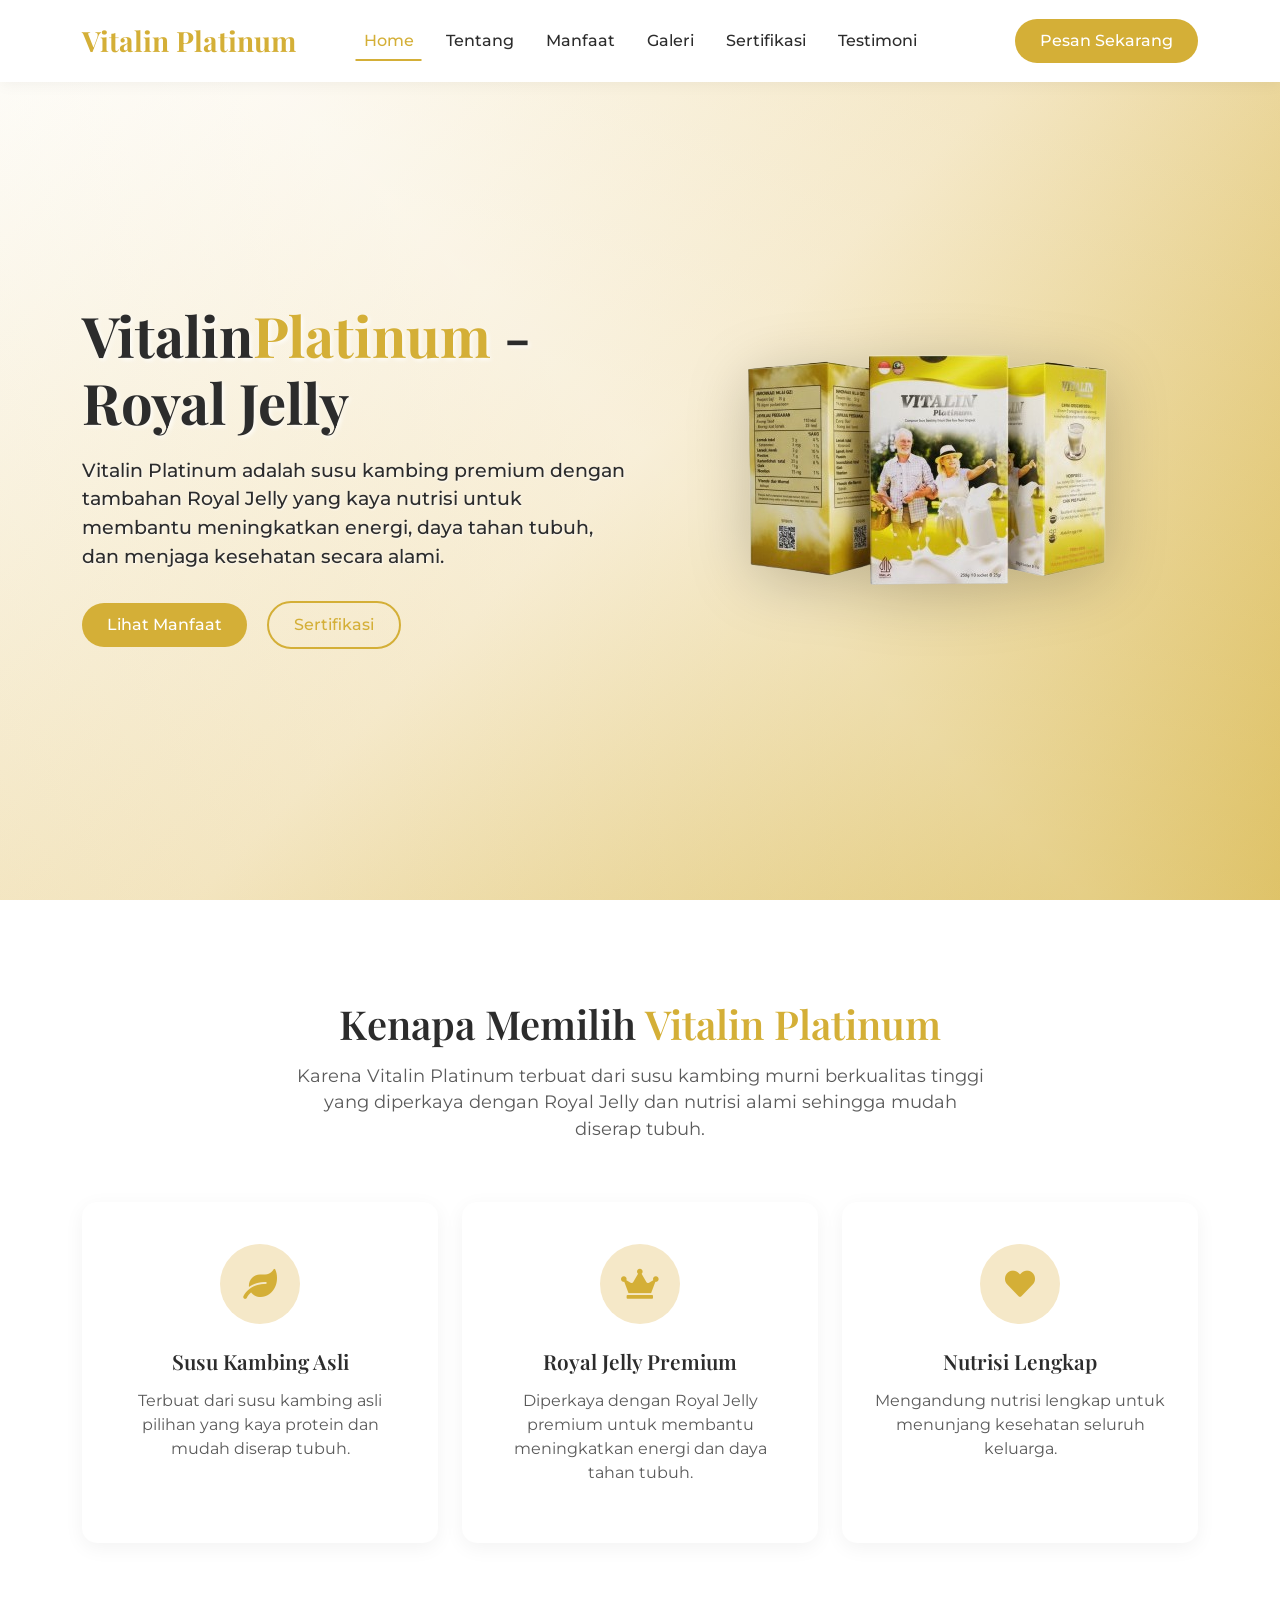
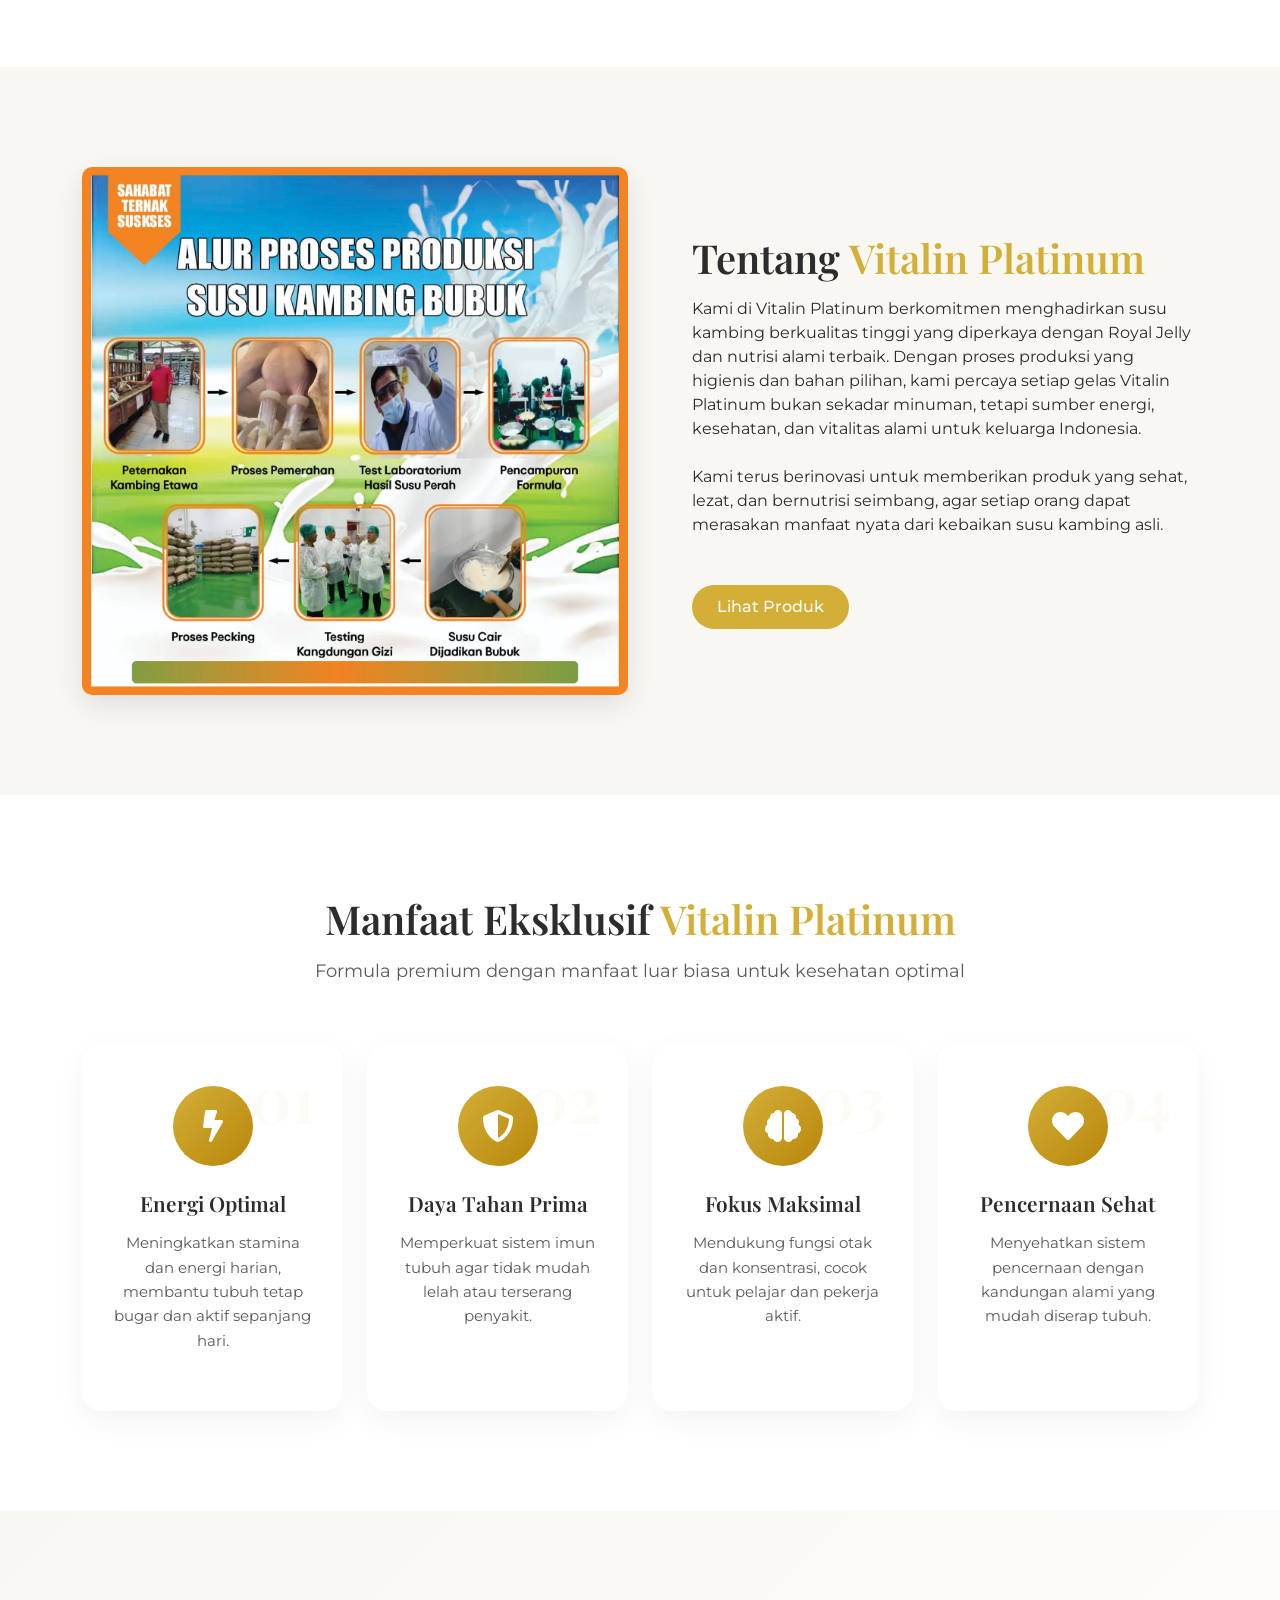
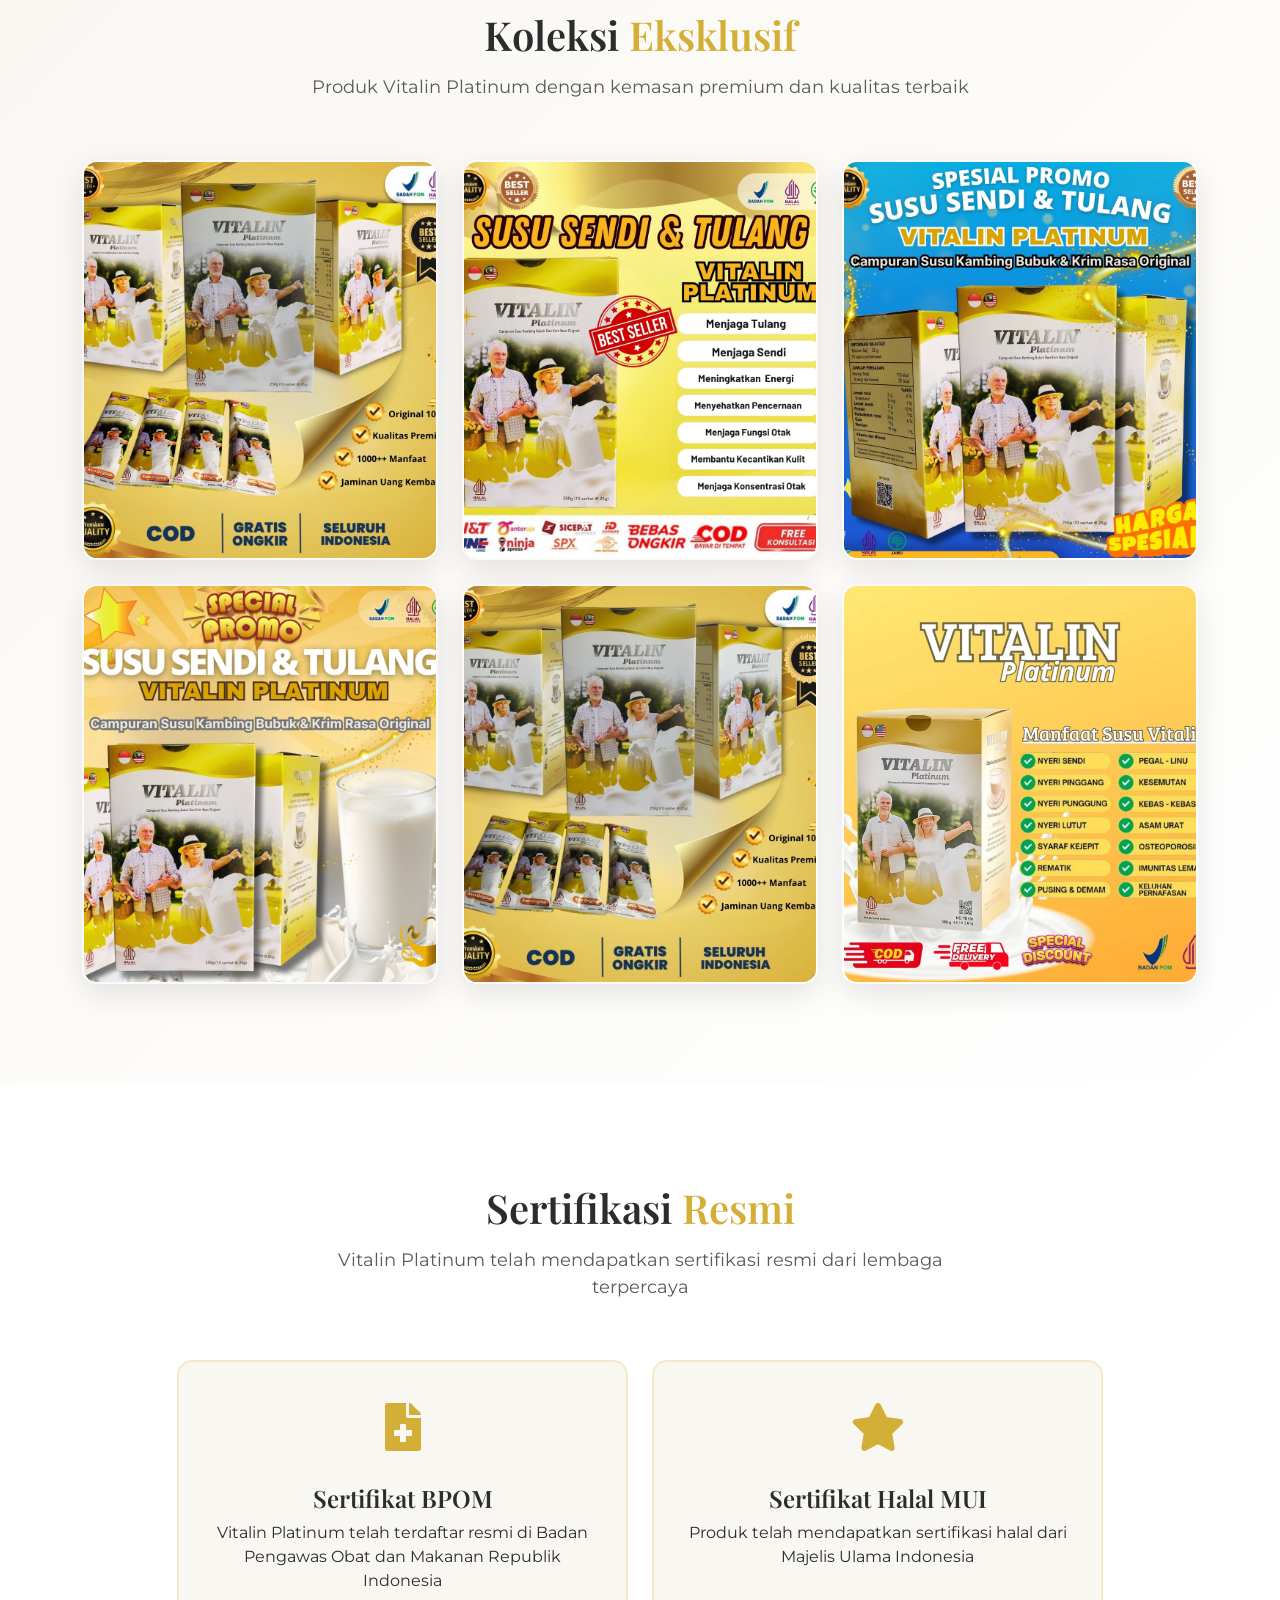
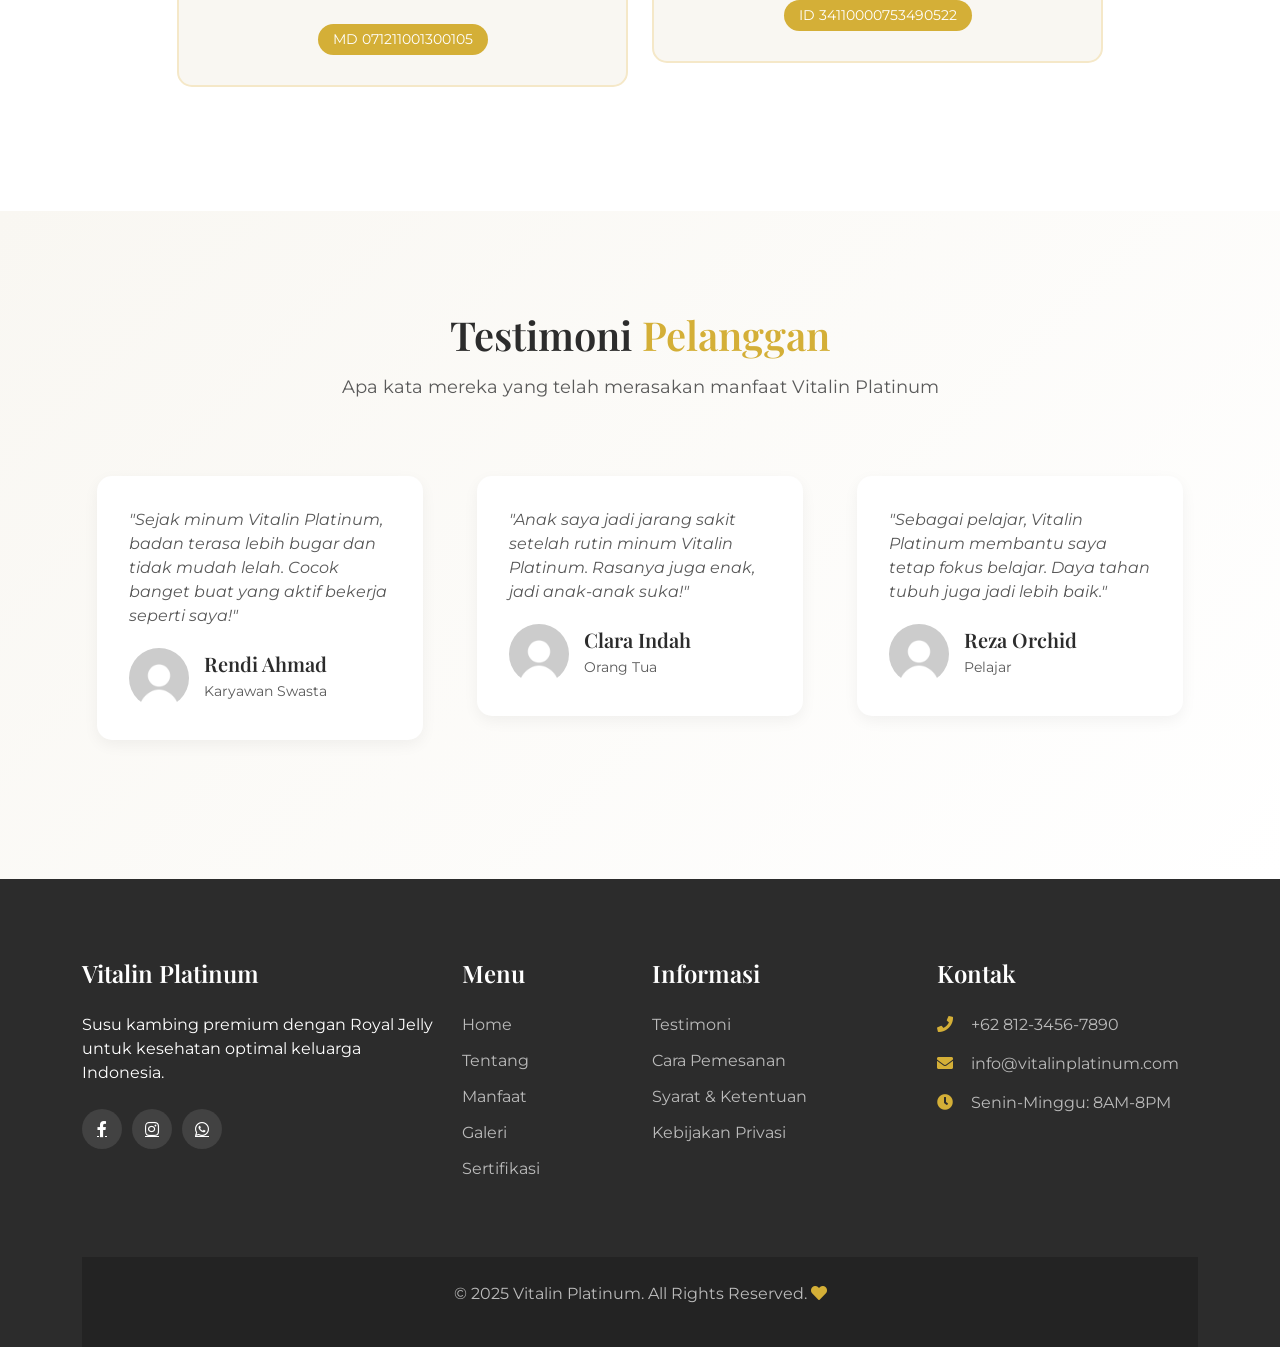
==== commit 001d2566: "a" ====
--- a/index.html
+++ b/index.html
@@ -54,7 +54,7 @@
                         <a class="nav-link" href="#testimonials">Testimoni</a>
                     </li>
                 </ul>
-                <a href="https://wa.me/6281234567890" class="btn btn-gold ms-lg-3 mt-3 mt-lg-0">Pesan Sekarang</a>
+                <a href="https://api.whatsapp.com/send/?phone=6289513980460&text&type=phone_number&app_absent=0" class="btn btn-gold ms-lg-3 mt-3 mt-lg-0">Pesan Sekarang</a>
             </div>
         </div>
     </nav>
@@ -272,7 +272,7 @@
                 </div>
                 <div class="col-lg-4 col-md-6">
                     <div class="gallery-item">
-                        <img src="img/6.png" alt="Vitalin Platinum Quality">
+                        <img src="img/6.jpg" alt="Vitalin Platinum Quality">
                         <div class="gallery-caption">
                             <h5>Standar Tinggi</h5>
                             <p>Produk berkualitas dengan sertifikasi resmi</p>
--- a/style.css
+++ b/style.css
@@ -6,6 +6,7 @@
     --light-bg: #F9F7F2;
     --dark-text: #2C2C2C;
     --light-text: #5A5A5A;
+    --navbar-height-mobile: 56px;
 }
 
 body {
@@ -143,24 +144,115 @@
     }
 }
 
-/* Mobile Navbar */
-@media (max-width: 991.98px) {
+/* Mobile Responsive Improvements */
+@media (max-width: 767.98px) {
+    /* Navbar Mobile Fix */
+    .navbar {
+        padding: 12px 0;
+        position: fixed;
+        top: 0;
+        left: 0;
+        right: 0;
+        height: var(--navbar-height-mobile);
+        padding: 6px 12px;
+        display: flex;
+        align-items: center;
+        z-index: 1050;
+        background-color: var(--white);
+        box-shadow: 0 2px 10px rgba(0,0,0,0.08);
+    }
+    
+    .navbar .container {
+        display: flex;
+        align-items: center;
+        justify-content: space-between;
+        padding: 0 12px;
+        width: 100%;
+    }
+    
+    .navbar-brand {
+        font-size: 18px;
+        margin: 0;
+        width: auto;
+        text-align: left;
+        line-height: 1;
+    }
+    
+    .navbar-collapse {
+        position: absolute;
+        top: var(--navbar-height-mobile);
+        left: 0;
+        right: 0;
+        background: var(--white);
+        padding: 10px 12px;
+        box-shadow: 0 8px 20px rgba(0,0,0,0.06);
+        border-top: 1px solid rgba(0,0,0,0.03);
+        max-height: calc(100vh - var(--navbar-height-mobile));
+        overflow-y: auto;
+        z-index: 1040;
+    }
+    
     .navbar-nav {
-        text-align: center;
         flex-direction: column;
+        align-items: flex-start;
+        gap: 6px;
+        margin: 0;
+        padding: 6px 0;
     }
     
     .navbar-nav .nav-item {
-        margin: 5px 0;
-    }
-    
+        margin: 0;
+        width: 100%;
+    }
+    
+    .navbar-nav .nav-link {
+        font-size: 15px;
+        padding: 8px 0;
+        width: 100%;
+    }
+    
+    /* tombol lebih kecil agar tidak memenuhi area */
+    .btn-gold,
+    .btn-outline-gold,
     .btn-gold.ms-lg-3 {
-        margin: 15px auto 0 auto !important;
-        display: block;
-        width: fit-content;
-    }
-}
-
+        padding: 7px 12px;
+        font-size: 14px;
+        border-radius: 22px;
+    }
+    
+    /* beri offset agar hero tidak tertutup navbar fixed */
+    .hero-section {
+        padding-top: calc(var(--navbar-height-mobile) + 18px);
+    }
+}
+
+/* Extra Small Devices */
+@media (max-width: 575.98px) {
+    .hero-title {
+        font-size: 1.6rem;
+    }
+    
+    .hero-subtitle {
+        font-size: 0.9rem;
+    }
+    
+    .hero-image img {
+        max-width: 70%;
+    }
+    
+    .section-title {
+        font-size: 1.6rem;
+    }
+    
+    .gallery-item {
+        height: 200px;
+    }
+    
+    .container {
+        padding-left: 15px;
+        padding-right: 15px;
+    }
+}
 /* Hero Section - Auto Background */
 .hero-section {
     background-size: cover;
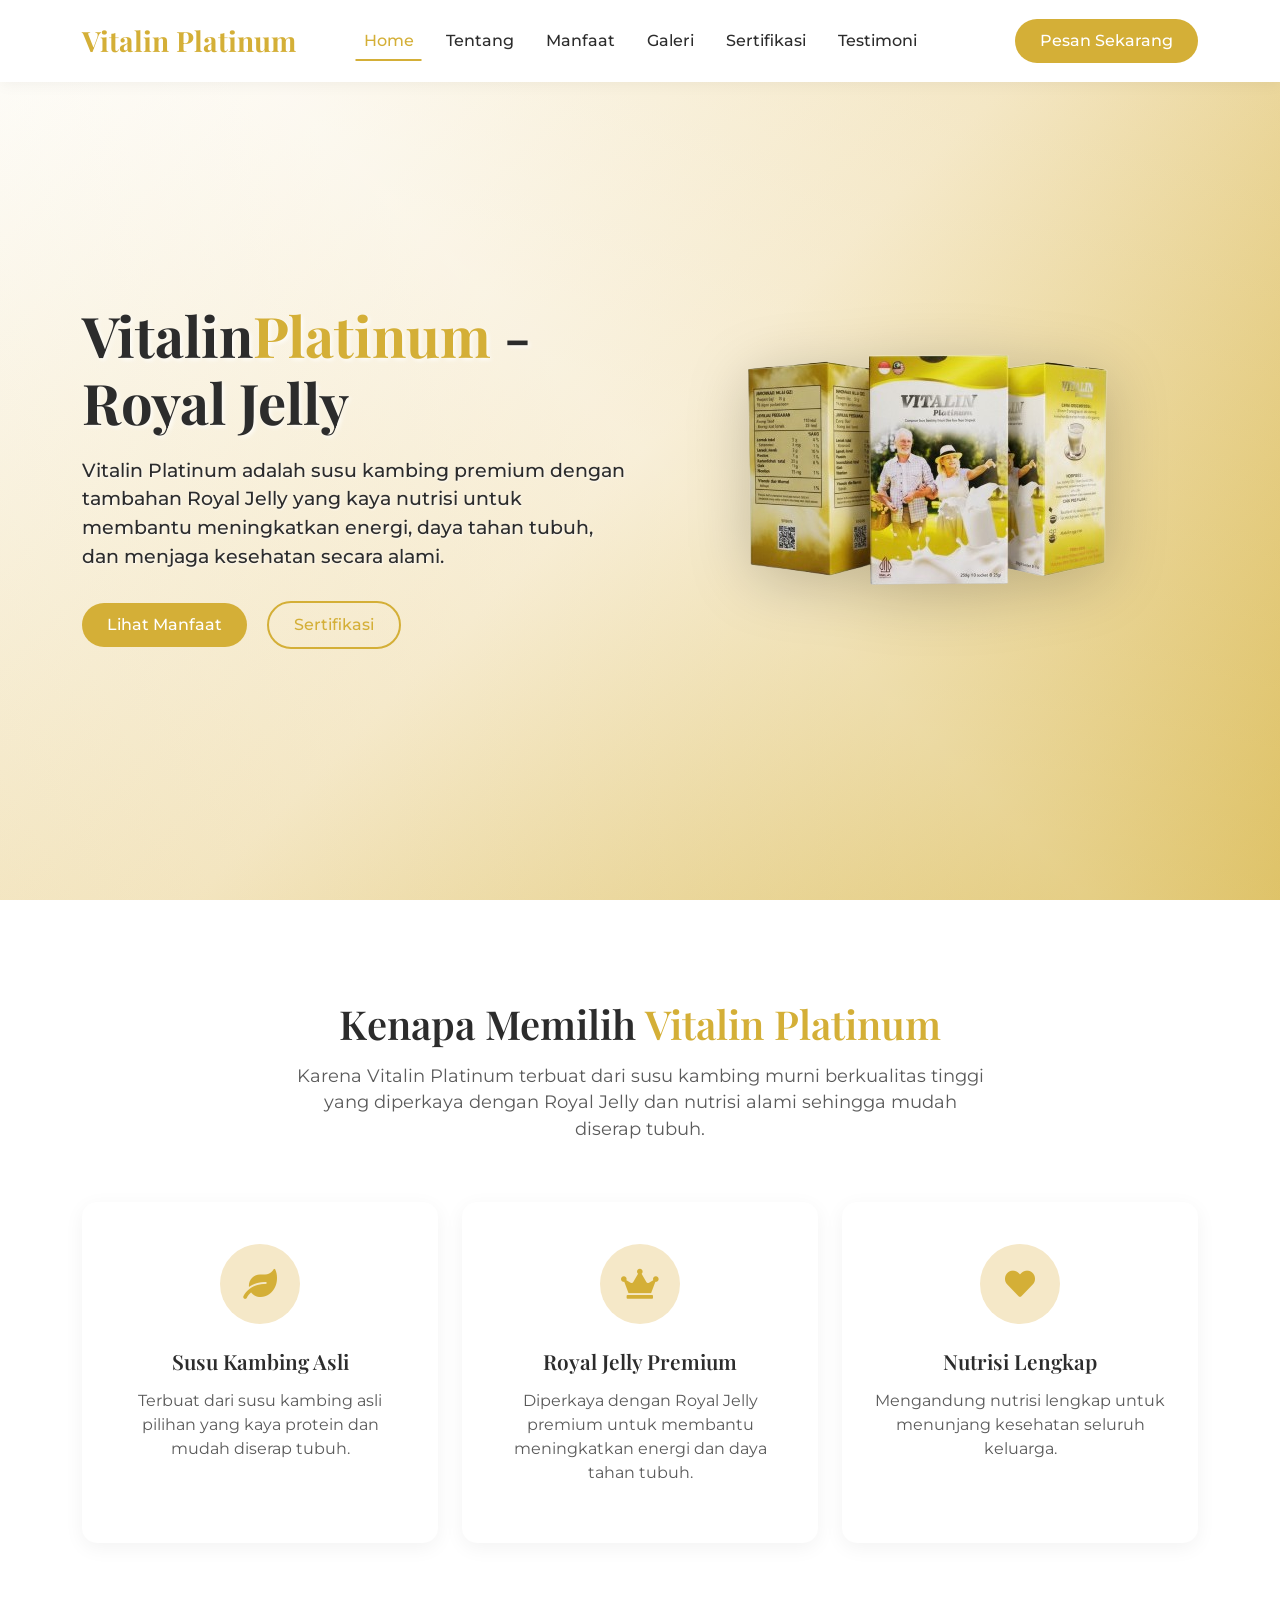
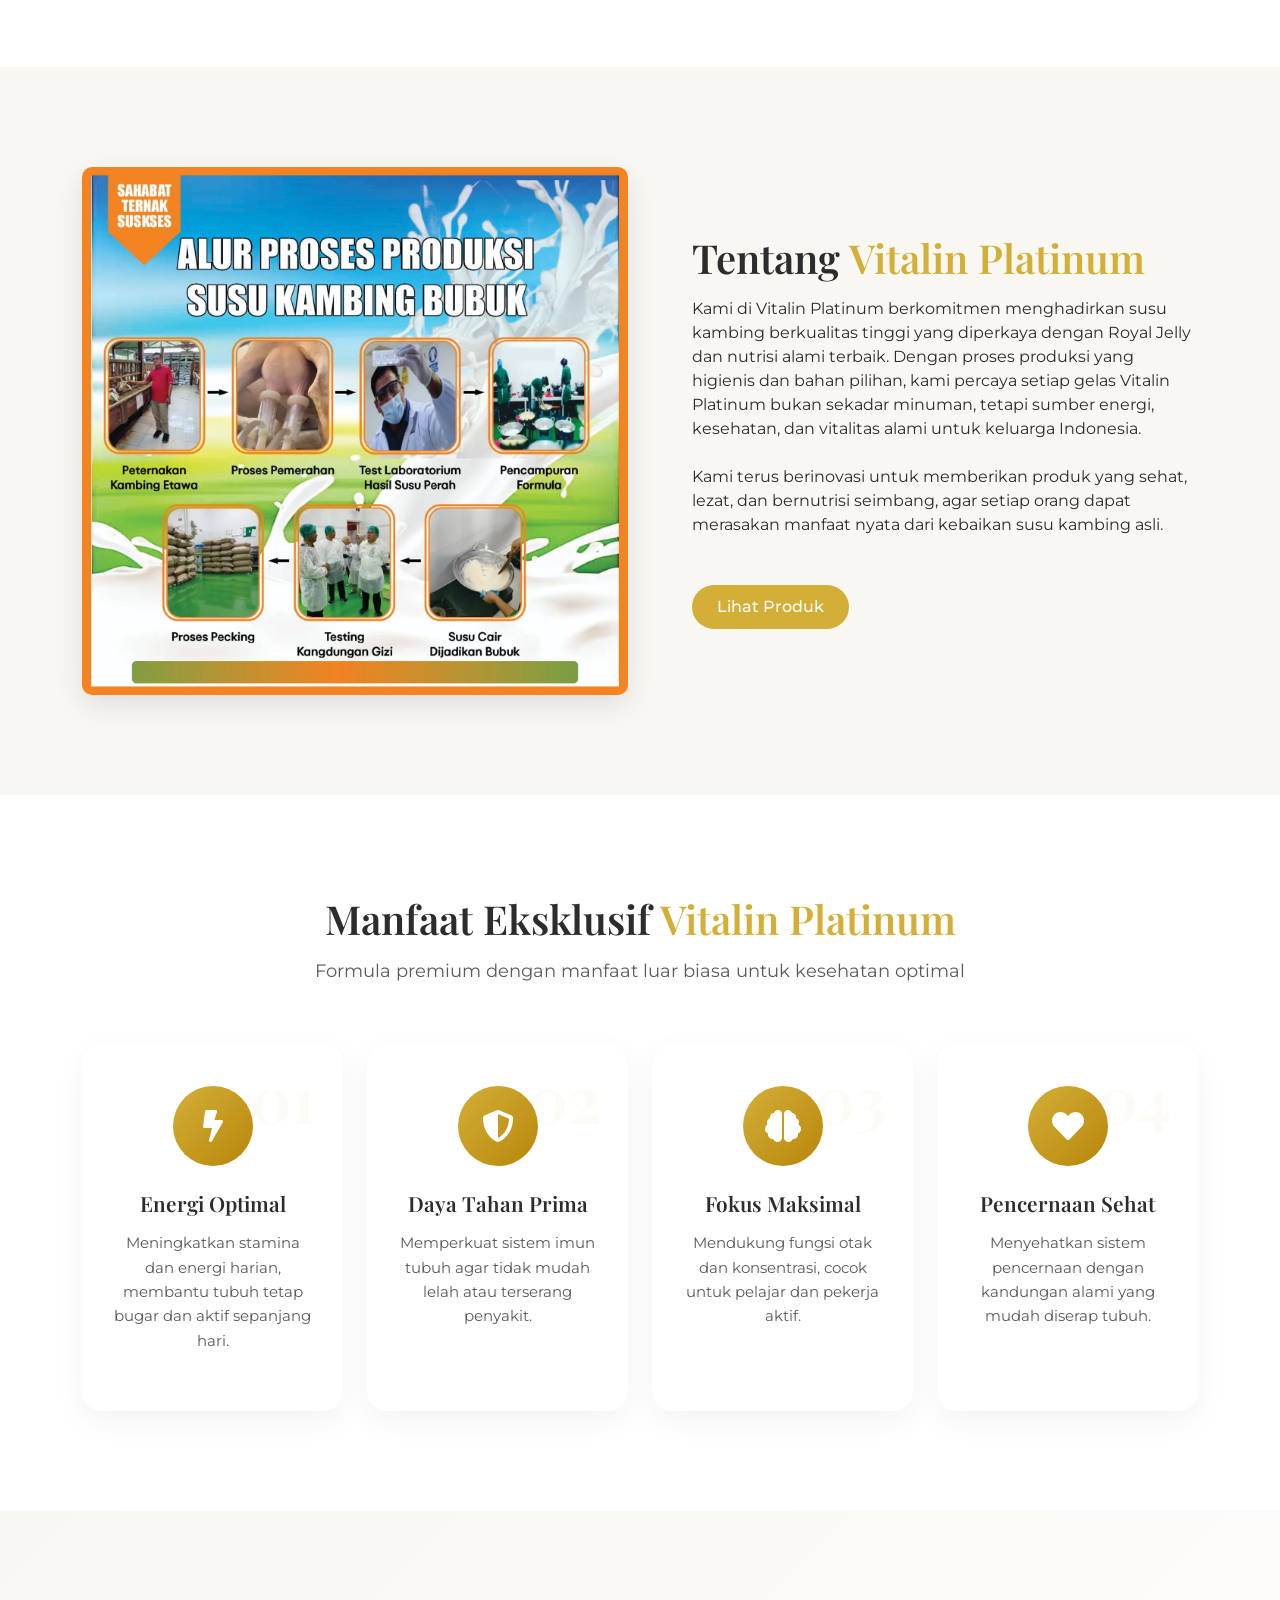
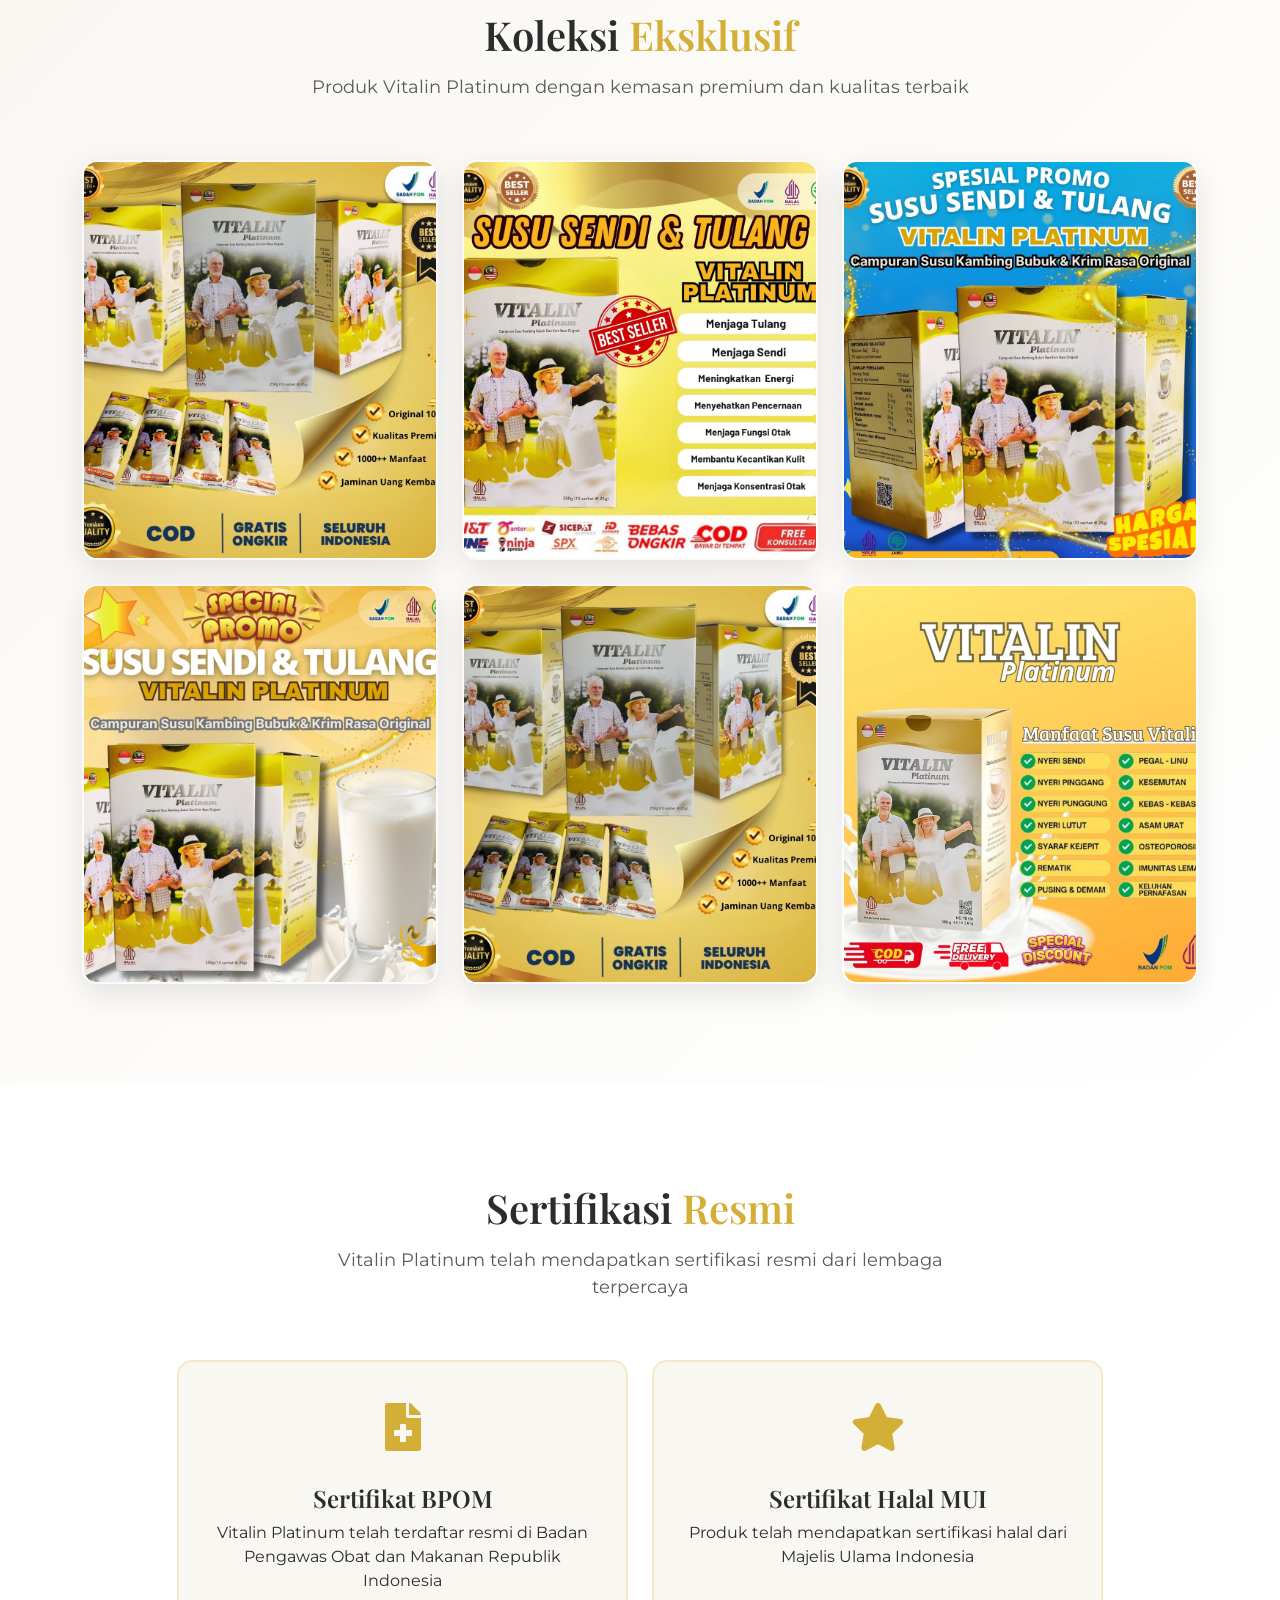
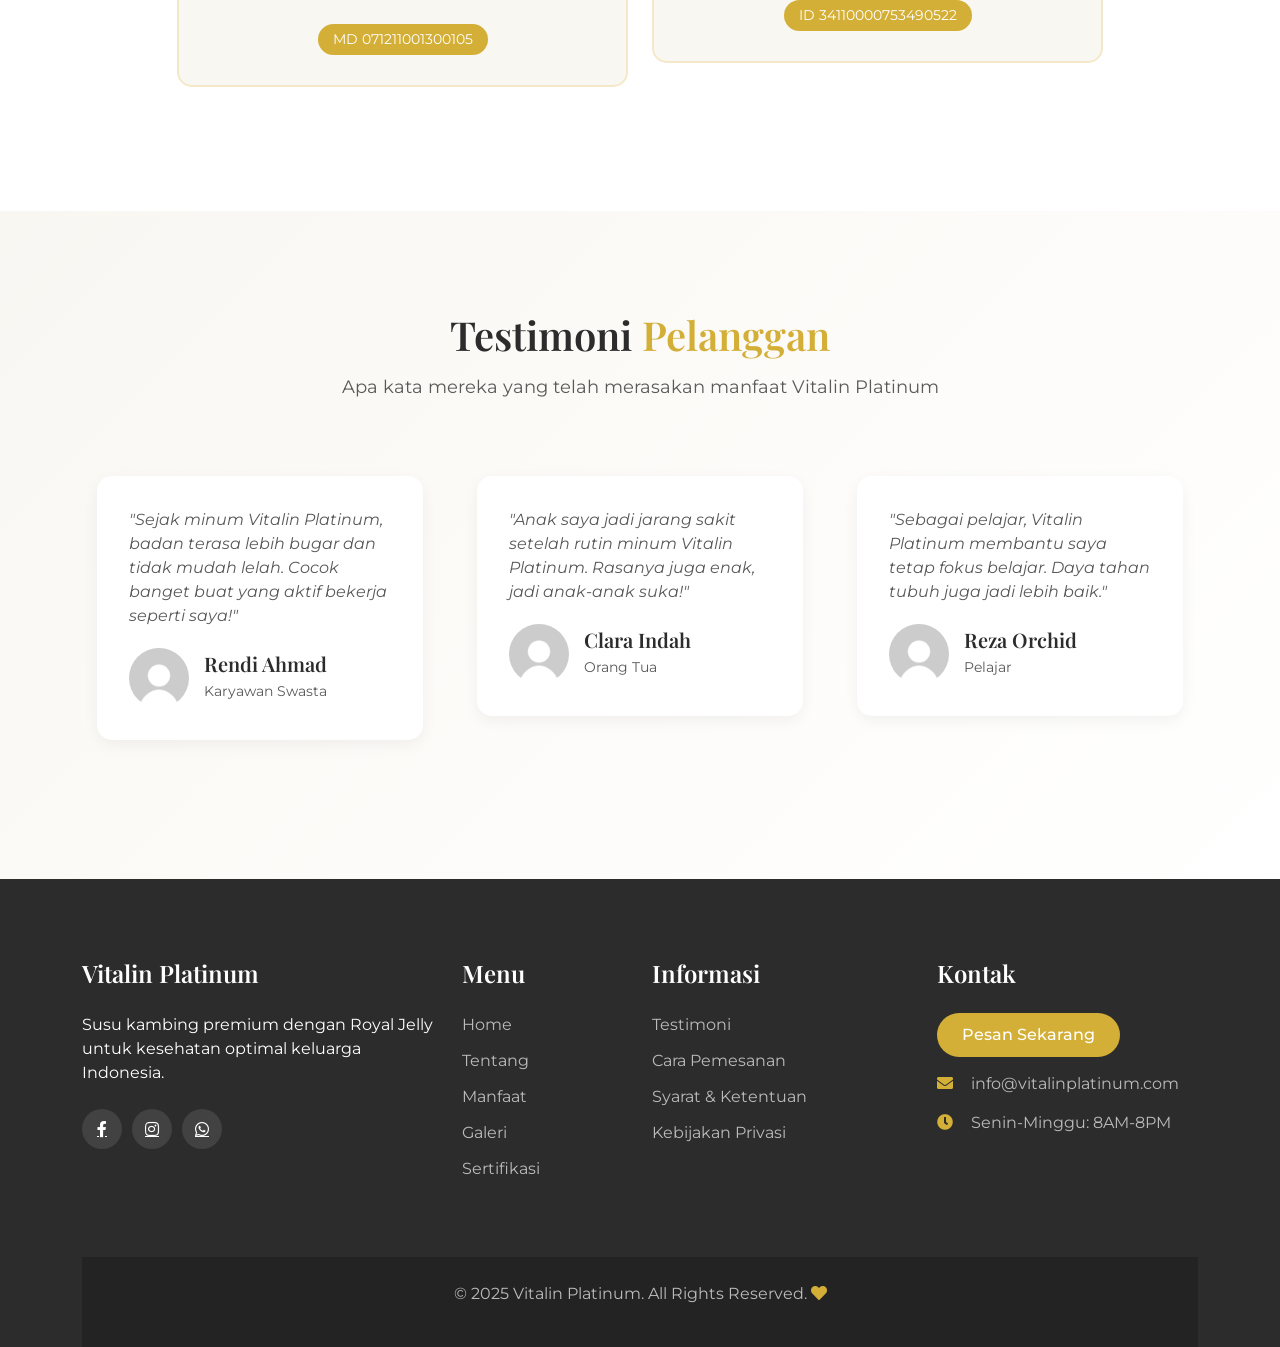
==== commit e9a21b51: "a" ====
--- a/index.html
+++ b/index.html
@@ -402,7 +402,7 @@
                 <div class="col-lg-3 col-md-6">
                     <h3 class="footer-title">Kontak</h3>
                     <div class="footer-contact">
-                        <p><i class="fas fa-phone"></i> +62 812-3456-7890</p>
+                        <p><a href="https://api.whatsapp.com/send/?phone=6289513980460&text&type=phone_number&app_absent=0" class="btn btn-gold ms-lg-3 mt-3 mt-lg-0">Pesan Sekarang</a></p>
                         <p><i class="fas fa-envelope"></i> info@vitalinplatinum.com</p>
                         <p><i class="fas fa-clock"></i> Senin-Minggu: 8AM-8PM</p>
                     </div>
@@ -429,4 +429,4 @@
     <script src="script.js"></script>
 </body>
 
-</html>+</html>
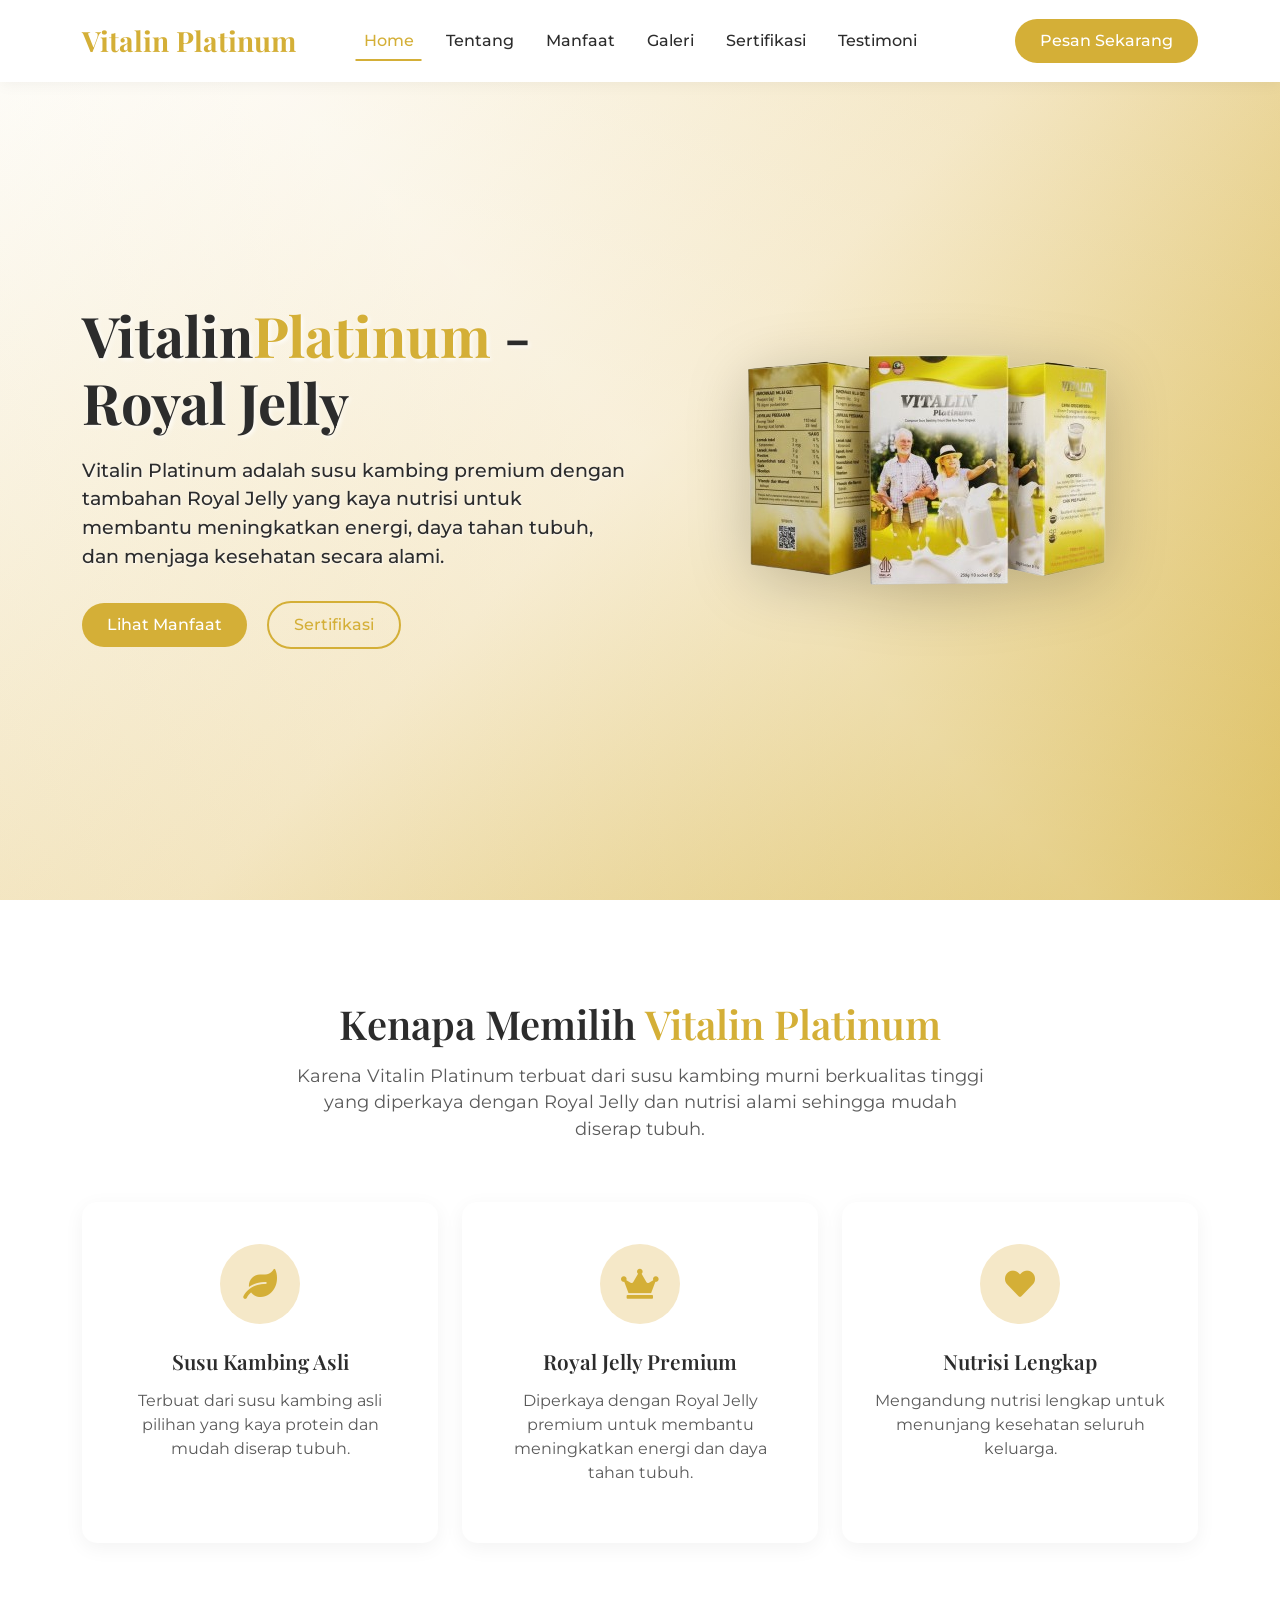
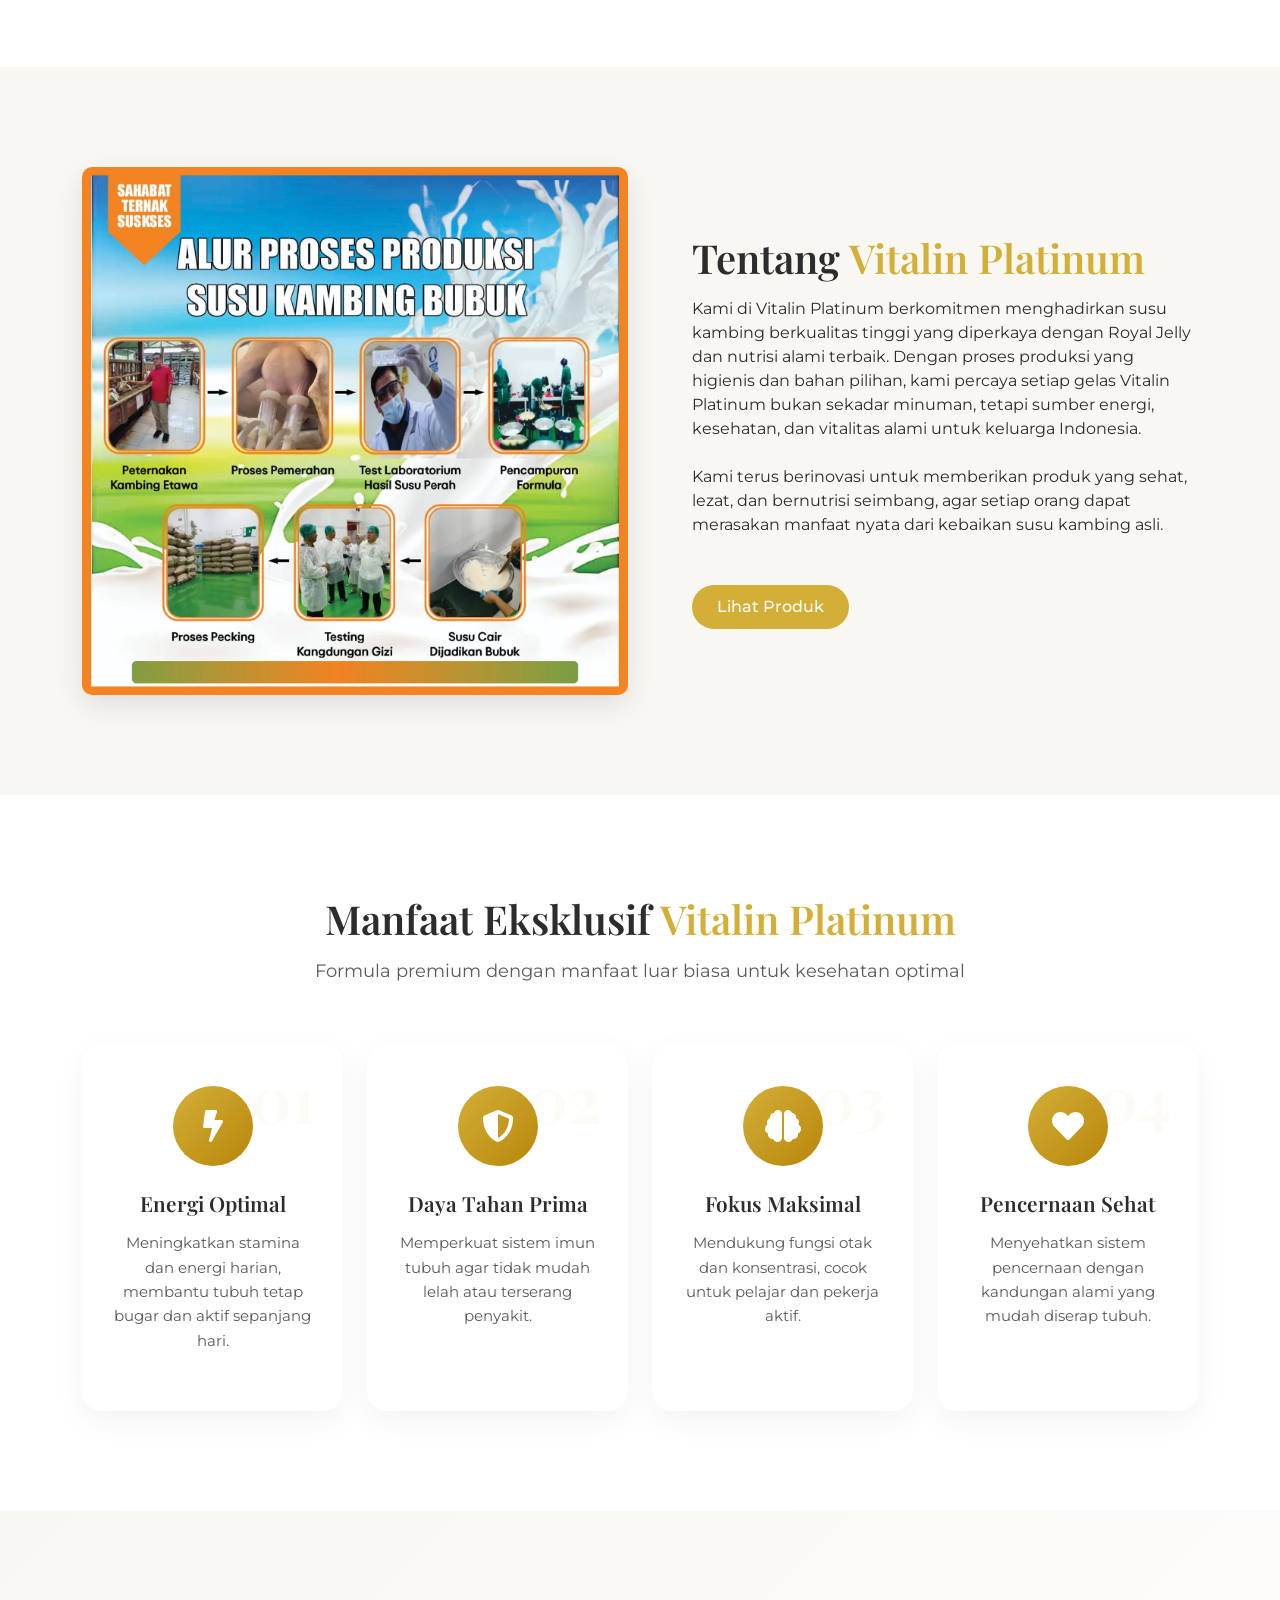
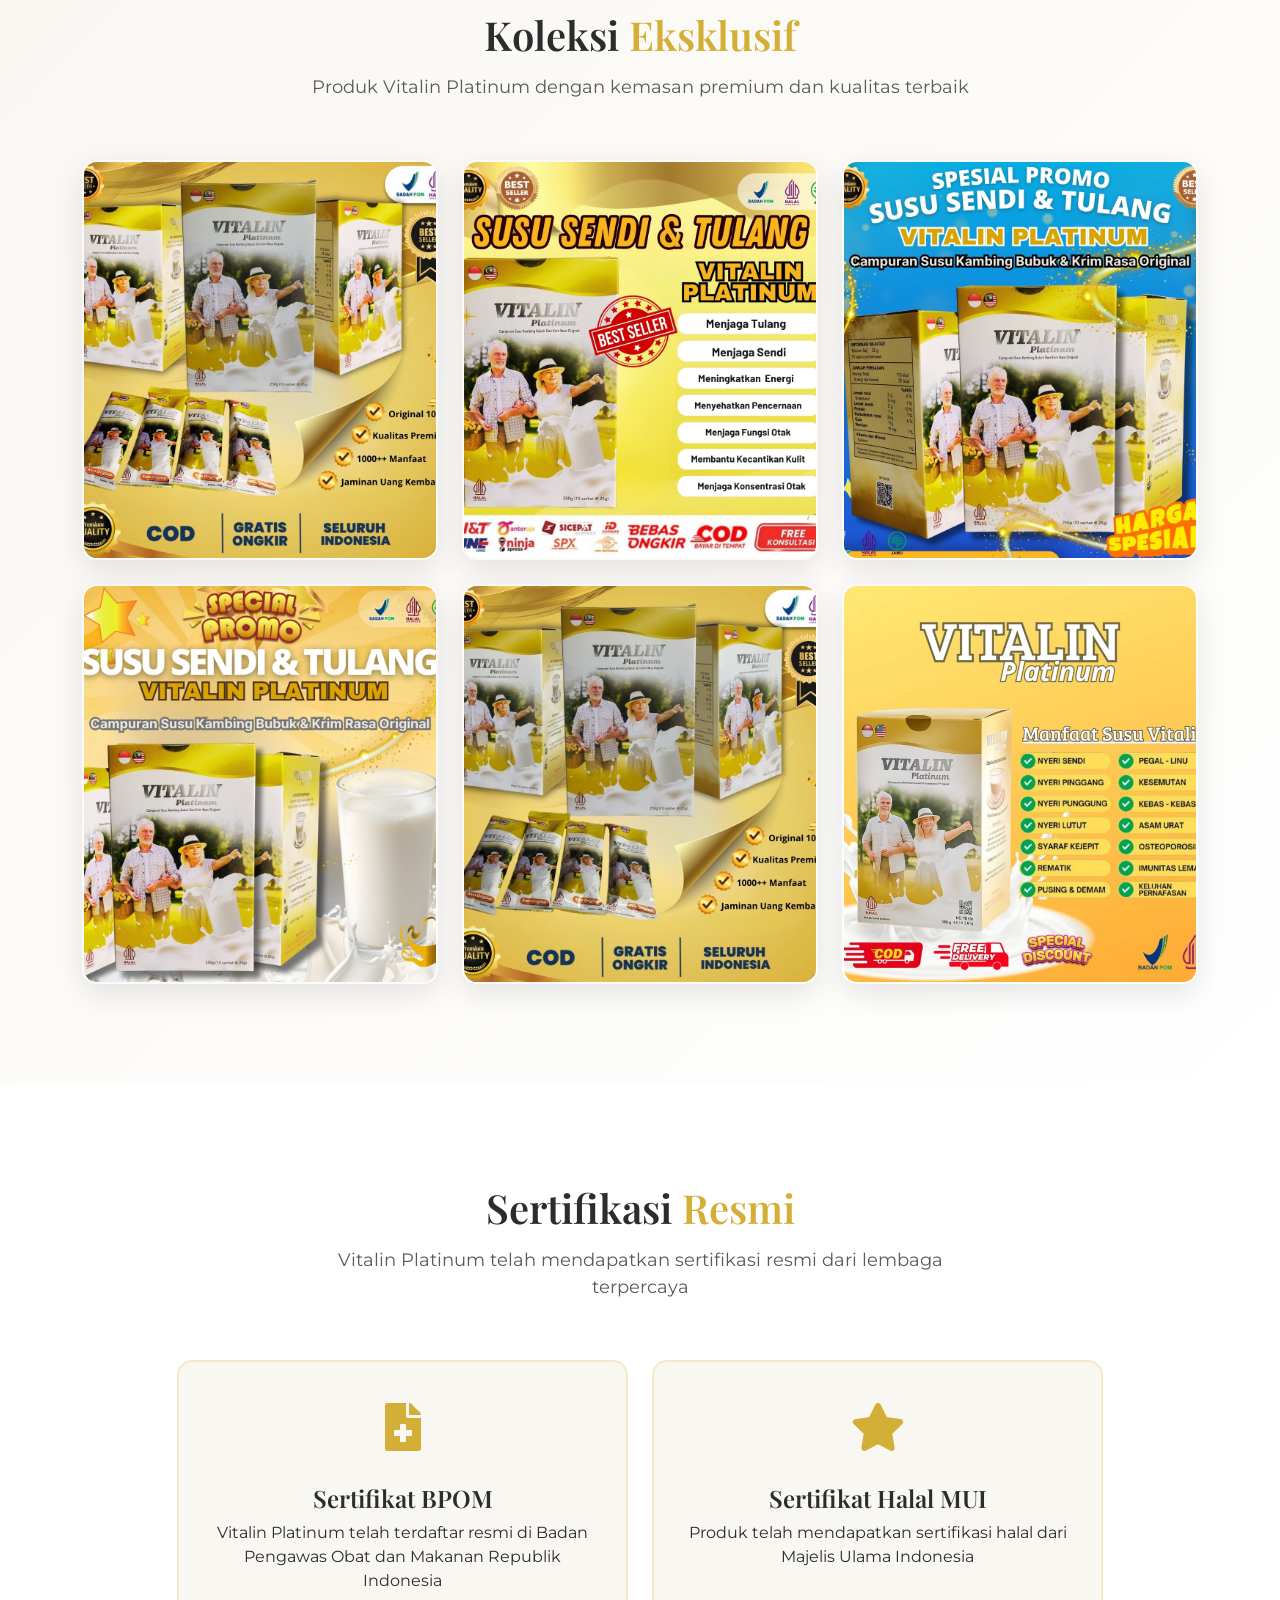
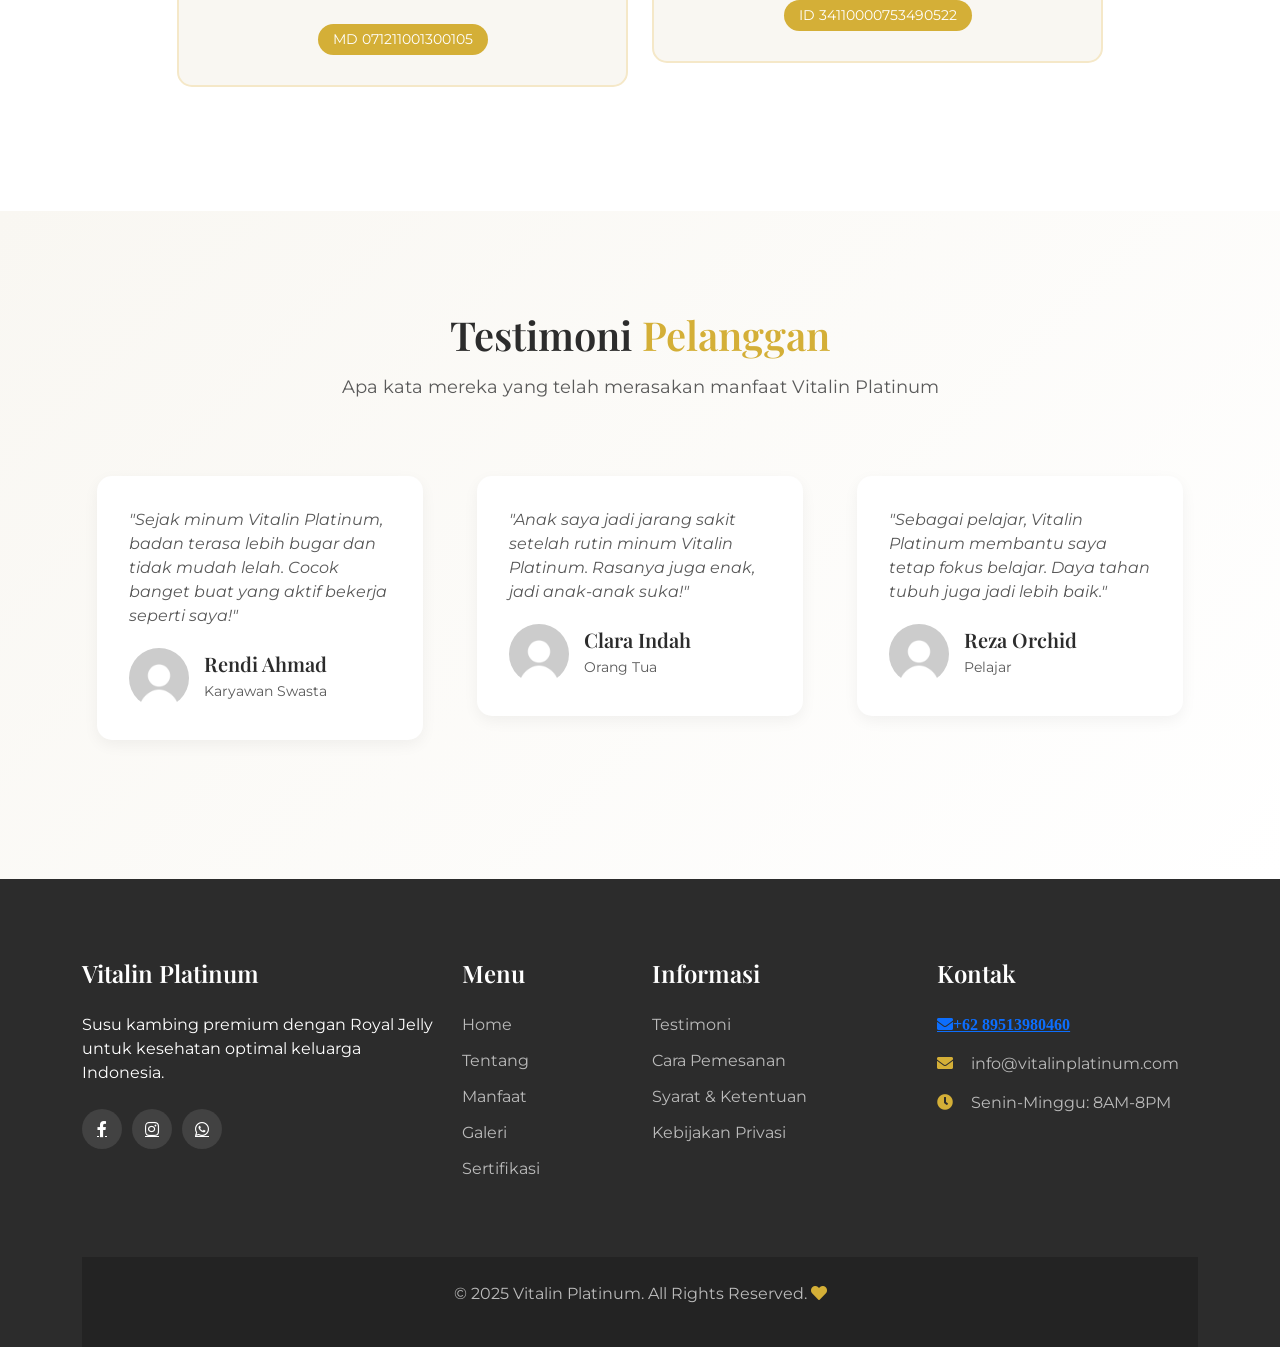
==== commit 767938f8: "ad" ====
--- a/index.html
+++ b/index.html
@@ -402,7 +402,7 @@
                 <div class="col-lg-3 col-md-6">
                     <h3 class="footer-title">Kontak</h3>
                     <div class="footer-contact">
-                        <p><a href="https://api.whatsapp.com/send/?phone=6289513980460&text&type=phone_number&app_absent=0" class="btn btn-gold ms-lg-3 mt-3 mt-lg-0">Pesan Sekarang</a></p>
+                        <p><a href="https://api.whatsapp.com/send/?phone=6289513980460&text&type=phone_number&app_absent=0" class="fas fa-envelope">+62 89513980460</a></p>
                         <p><i class="fas fa-envelope"></i> info@vitalinplatinum.com</p>
                         <p><i class="fas fa-clock"></i> Senin-Minggu: 8AM-8PM</p>
                     </div>
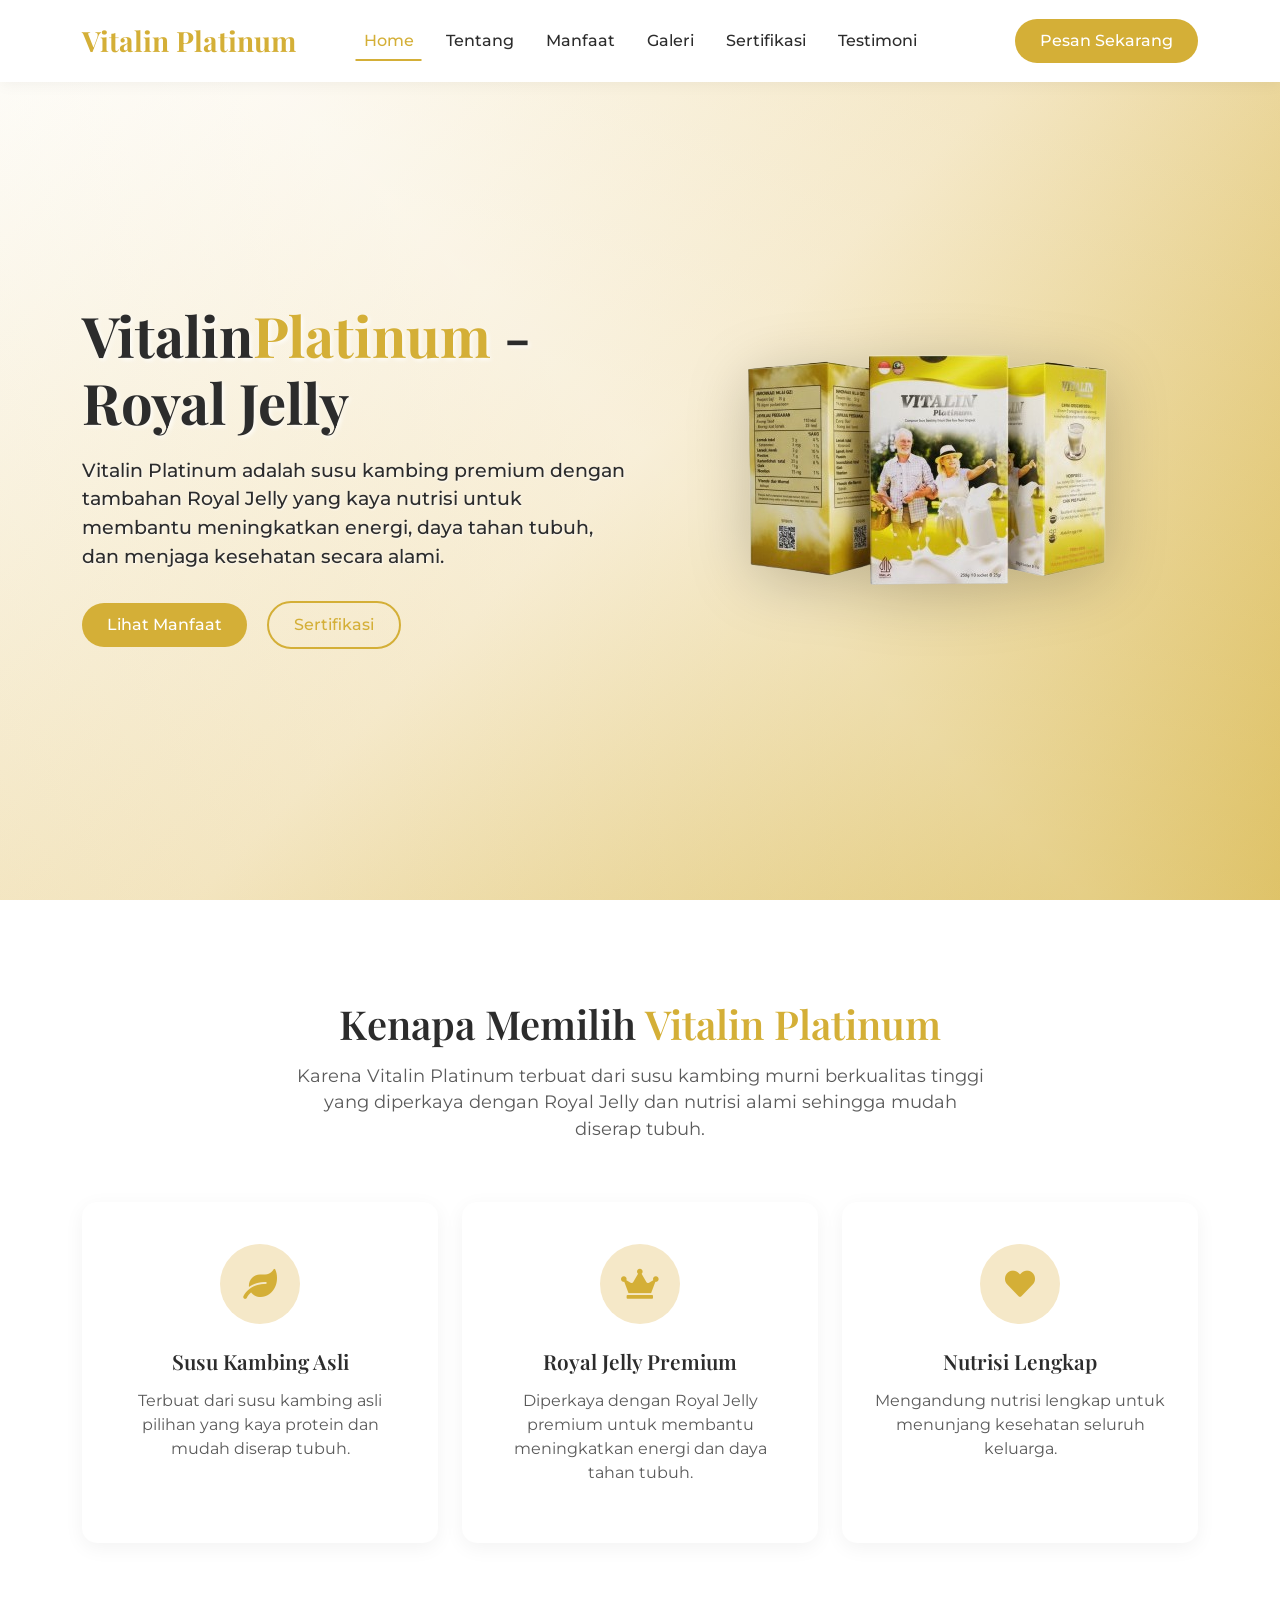
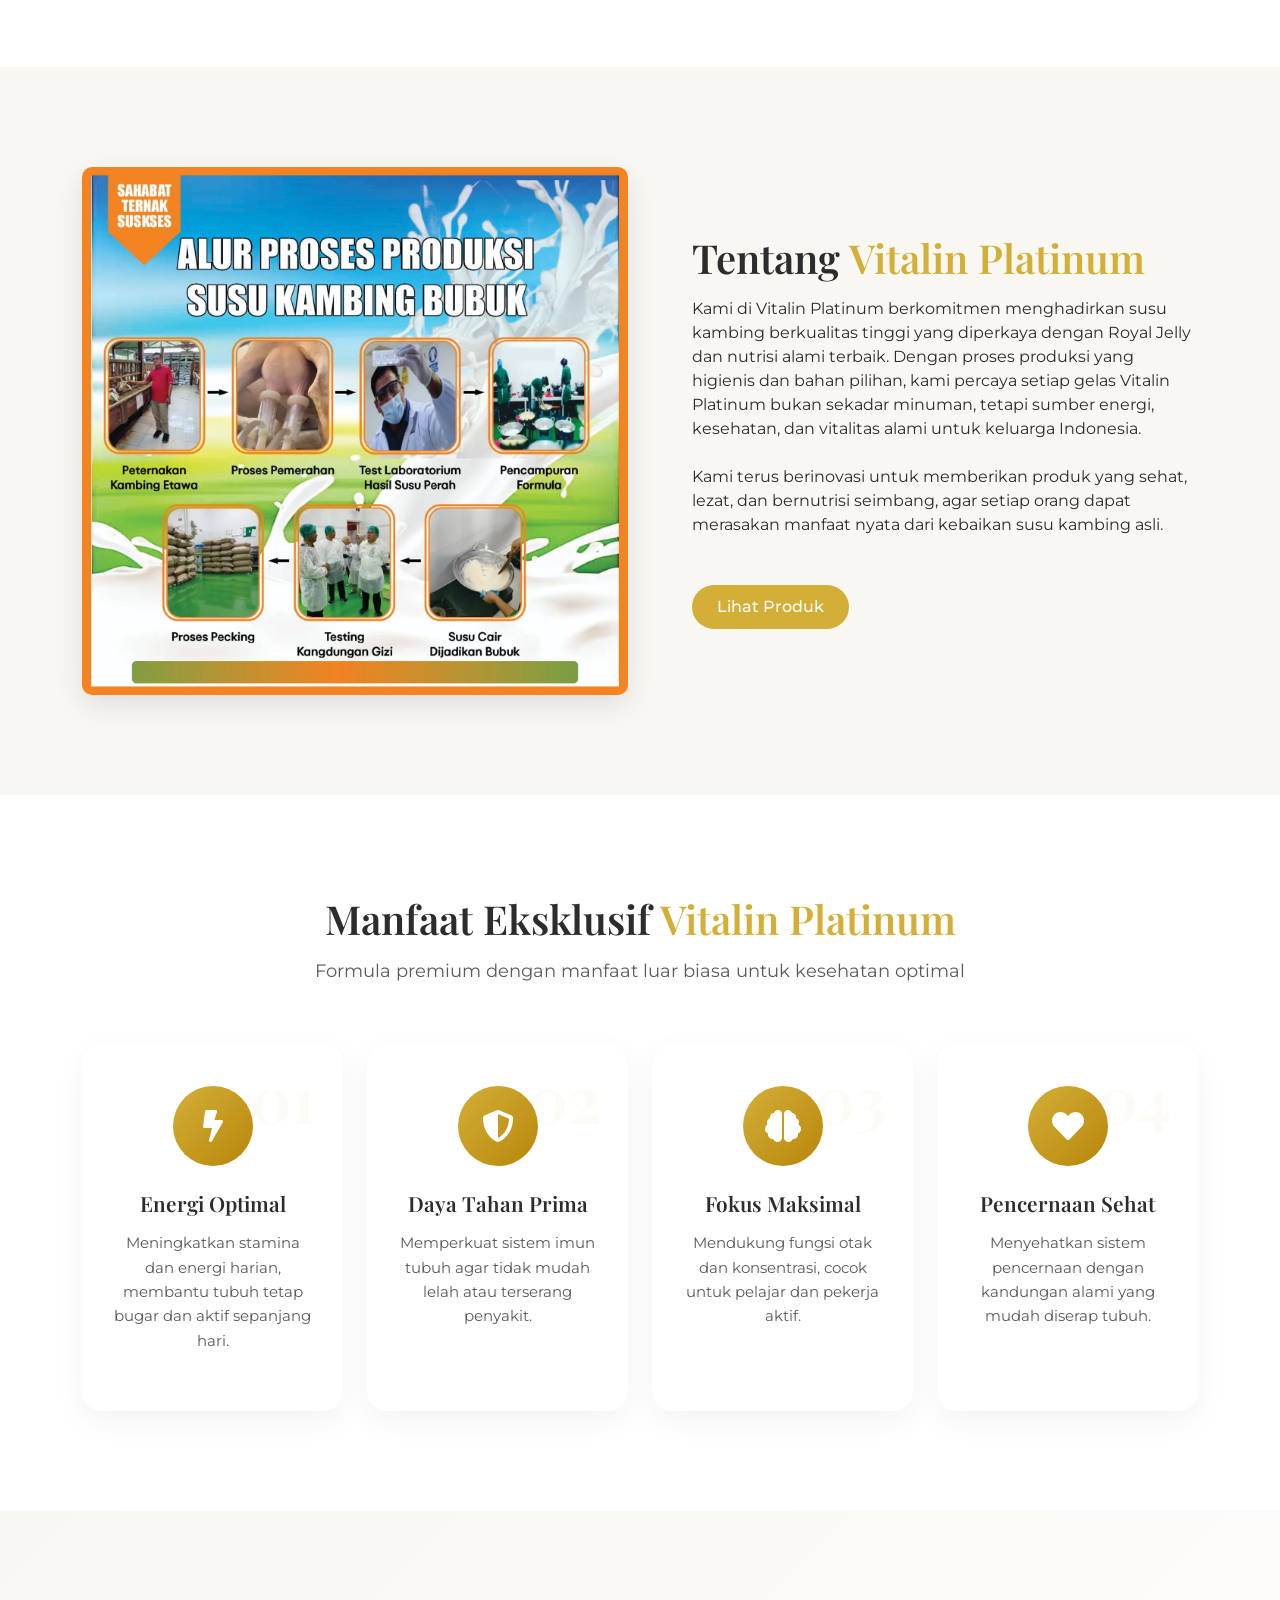
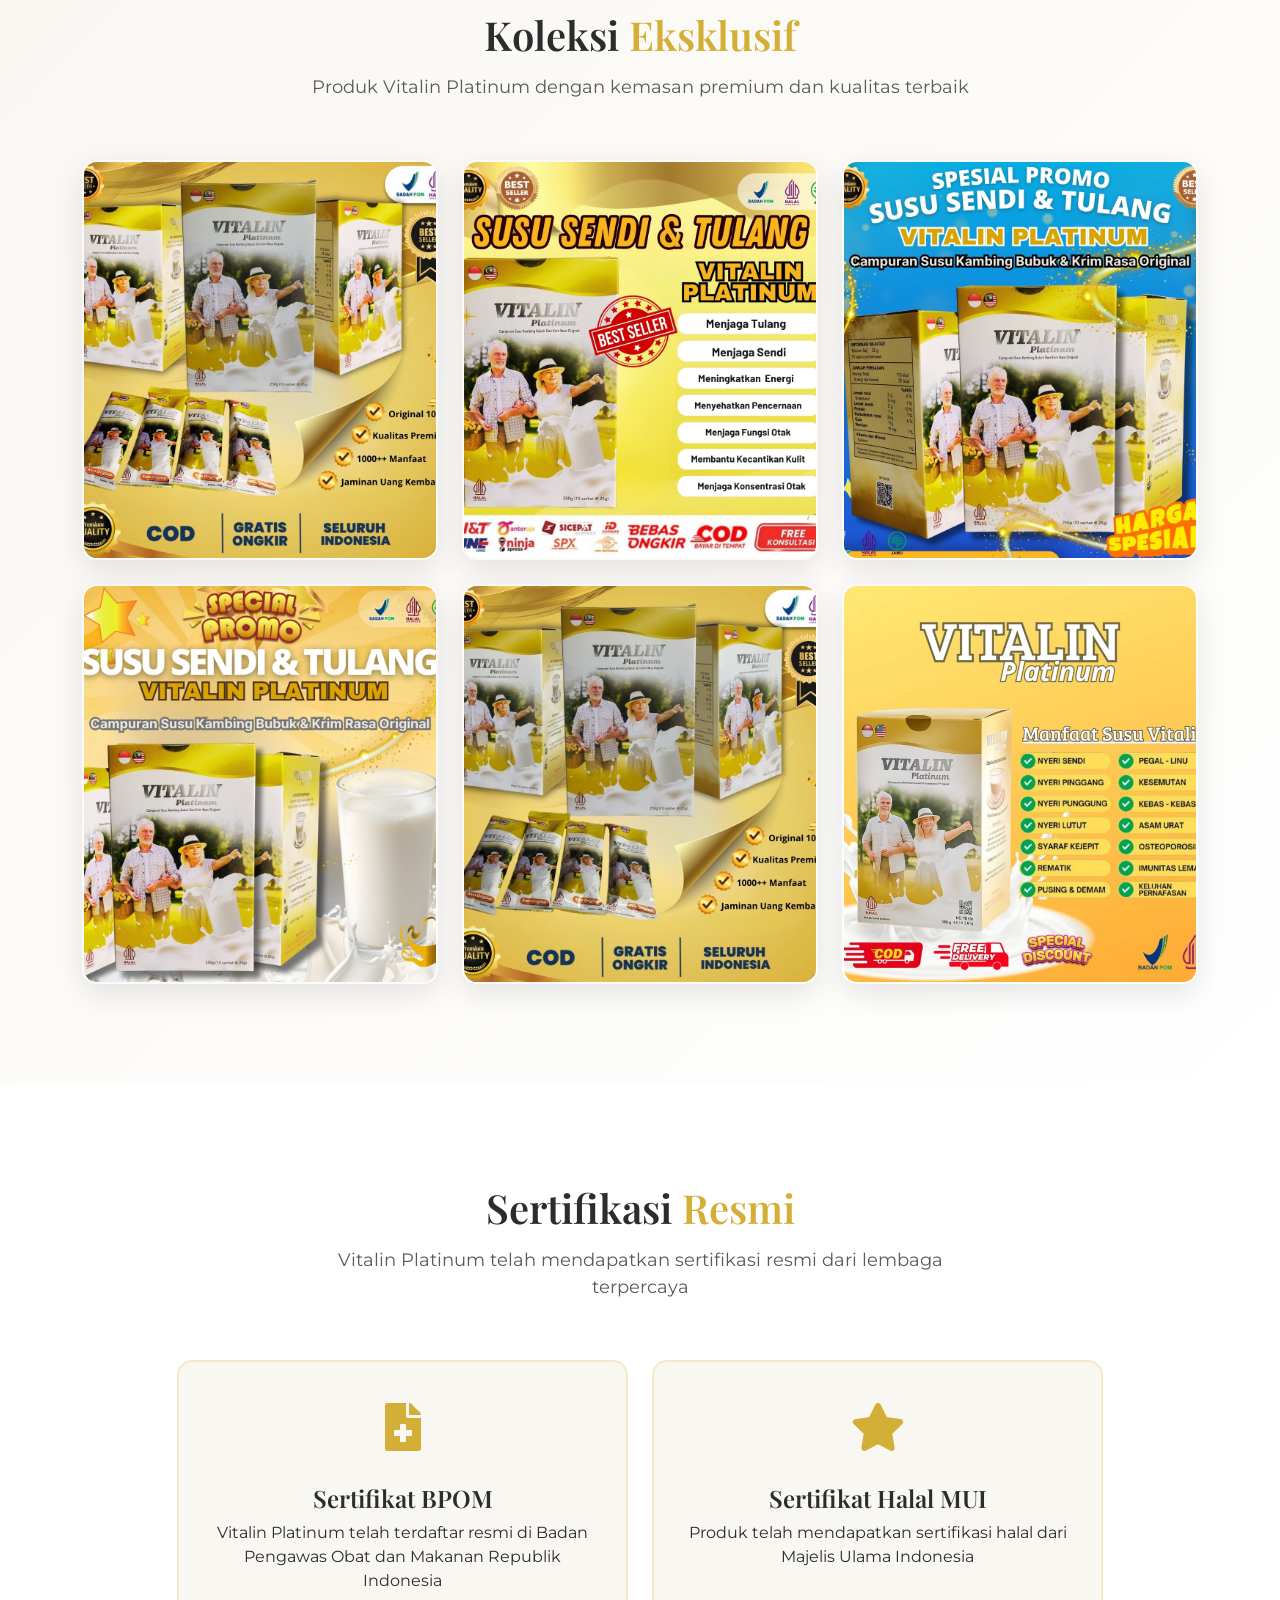
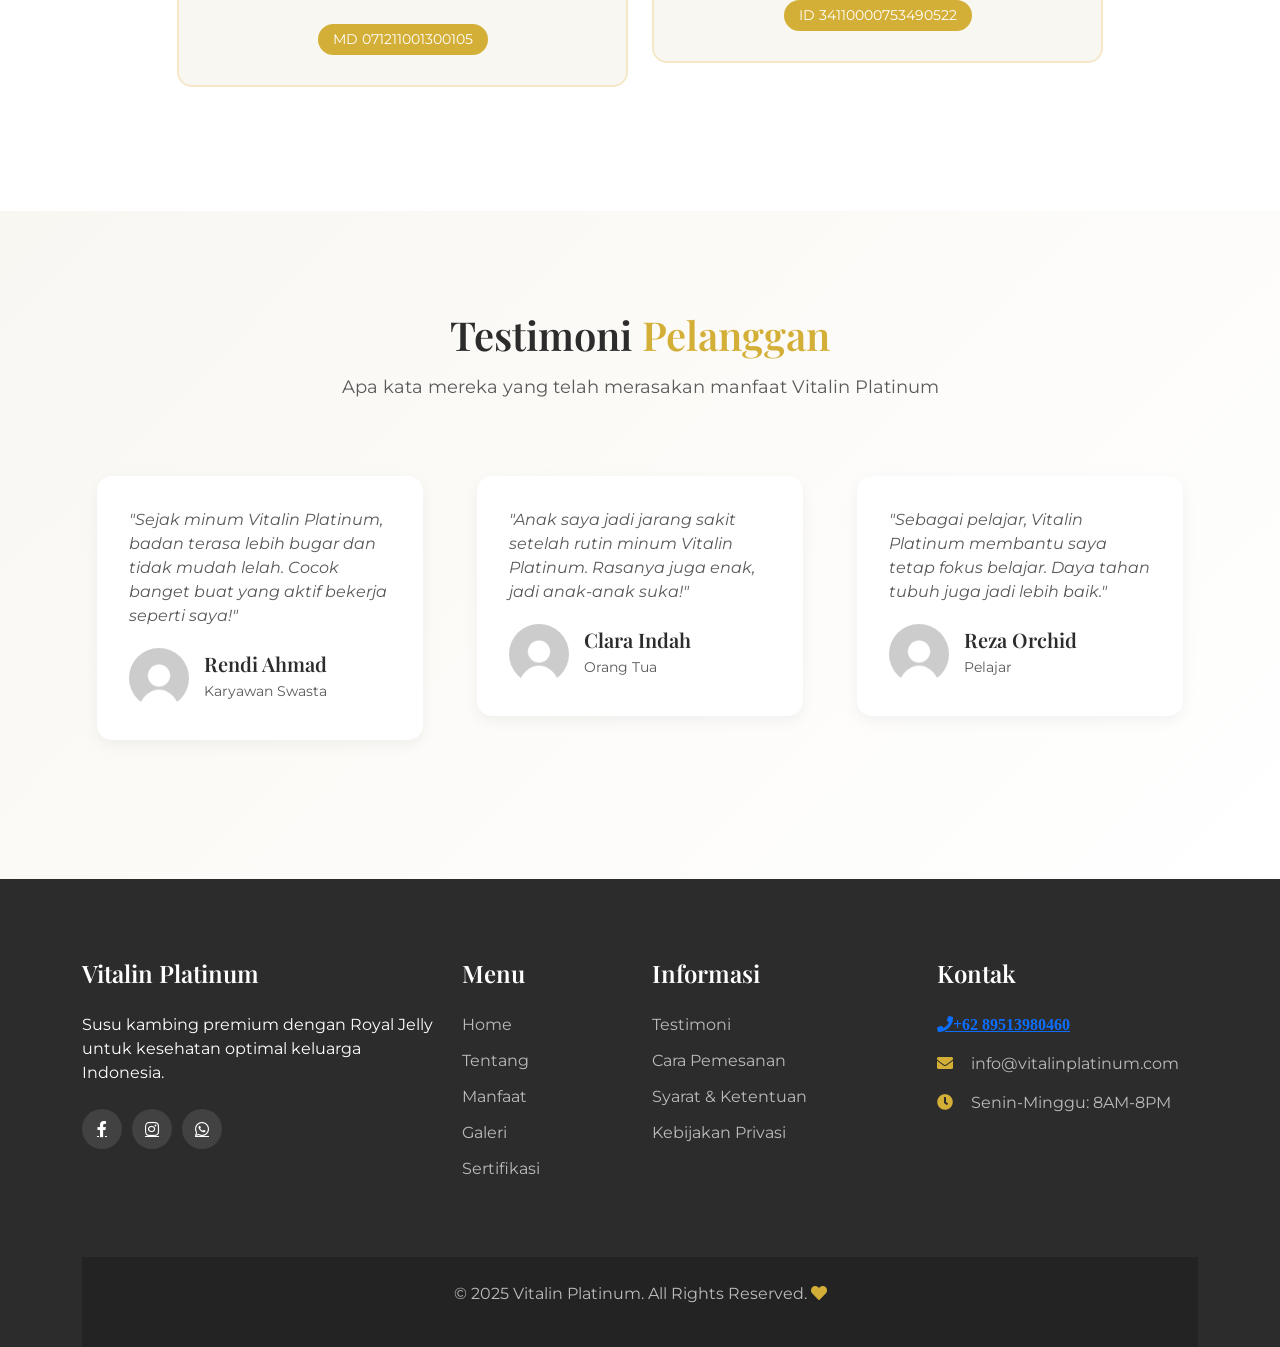
==== commit 698c5cb8: "dad" ====
--- a/index.html
+++ b/index.html
@@ -402,7 +402,7 @@
                 <div class="col-lg-3 col-md-6">
                     <h3 class="footer-title">Kontak</h3>
                     <div class="footer-contact">
-                        <p><a href="https://api.whatsapp.com/send/?phone=6289513980460&text&type=phone_number&app_absent=0" class="fas fa-envelope">+62 89513980460</a></p>
+                        <p><a href="https://api.whatsapp.com/send/?phone=6289513980460&text&type=phone_number&app_absent=0" class="fas fa-phone">+62 89513980460</a></p>
                         <p><i class="fas fa-envelope"></i> info@vitalinplatinum.com</p>
                         <p><i class="fas fa-clock"></i> Senin-Minggu: 8AM-8PM</p>
                     </div>
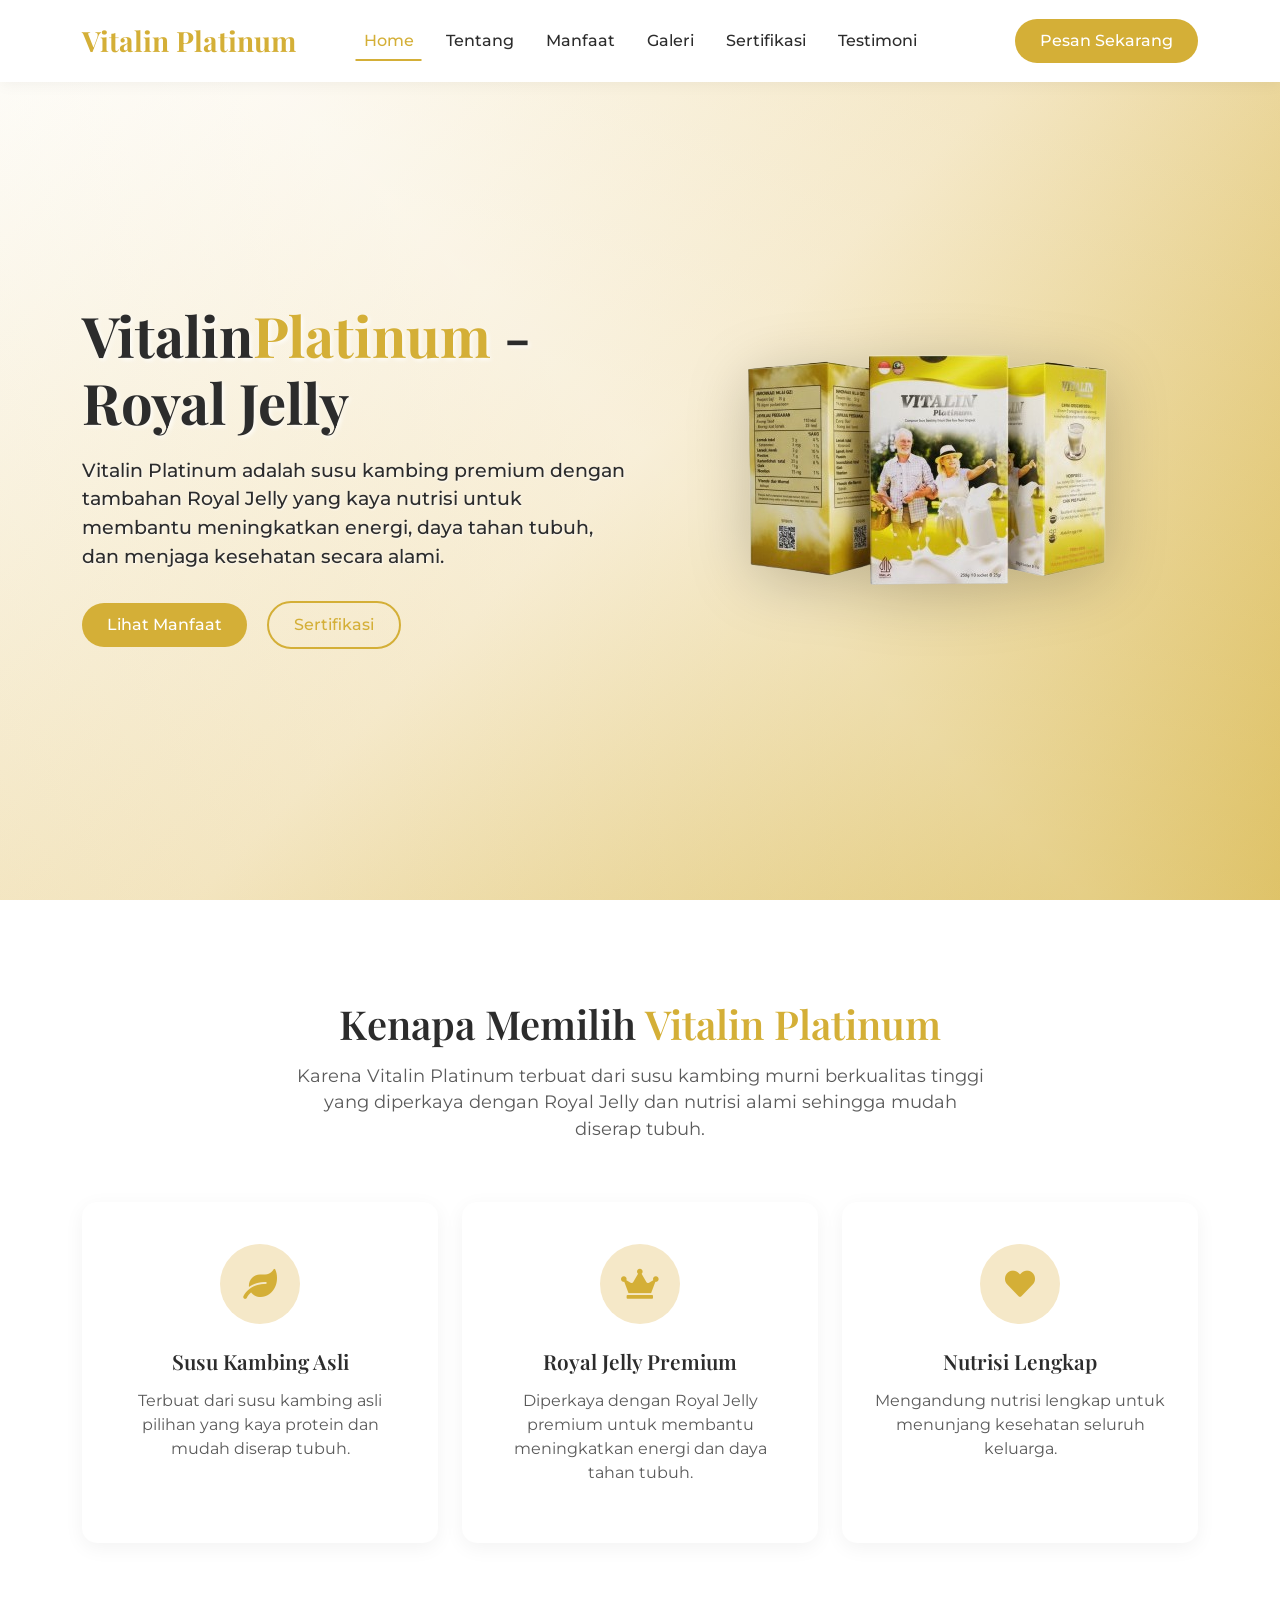
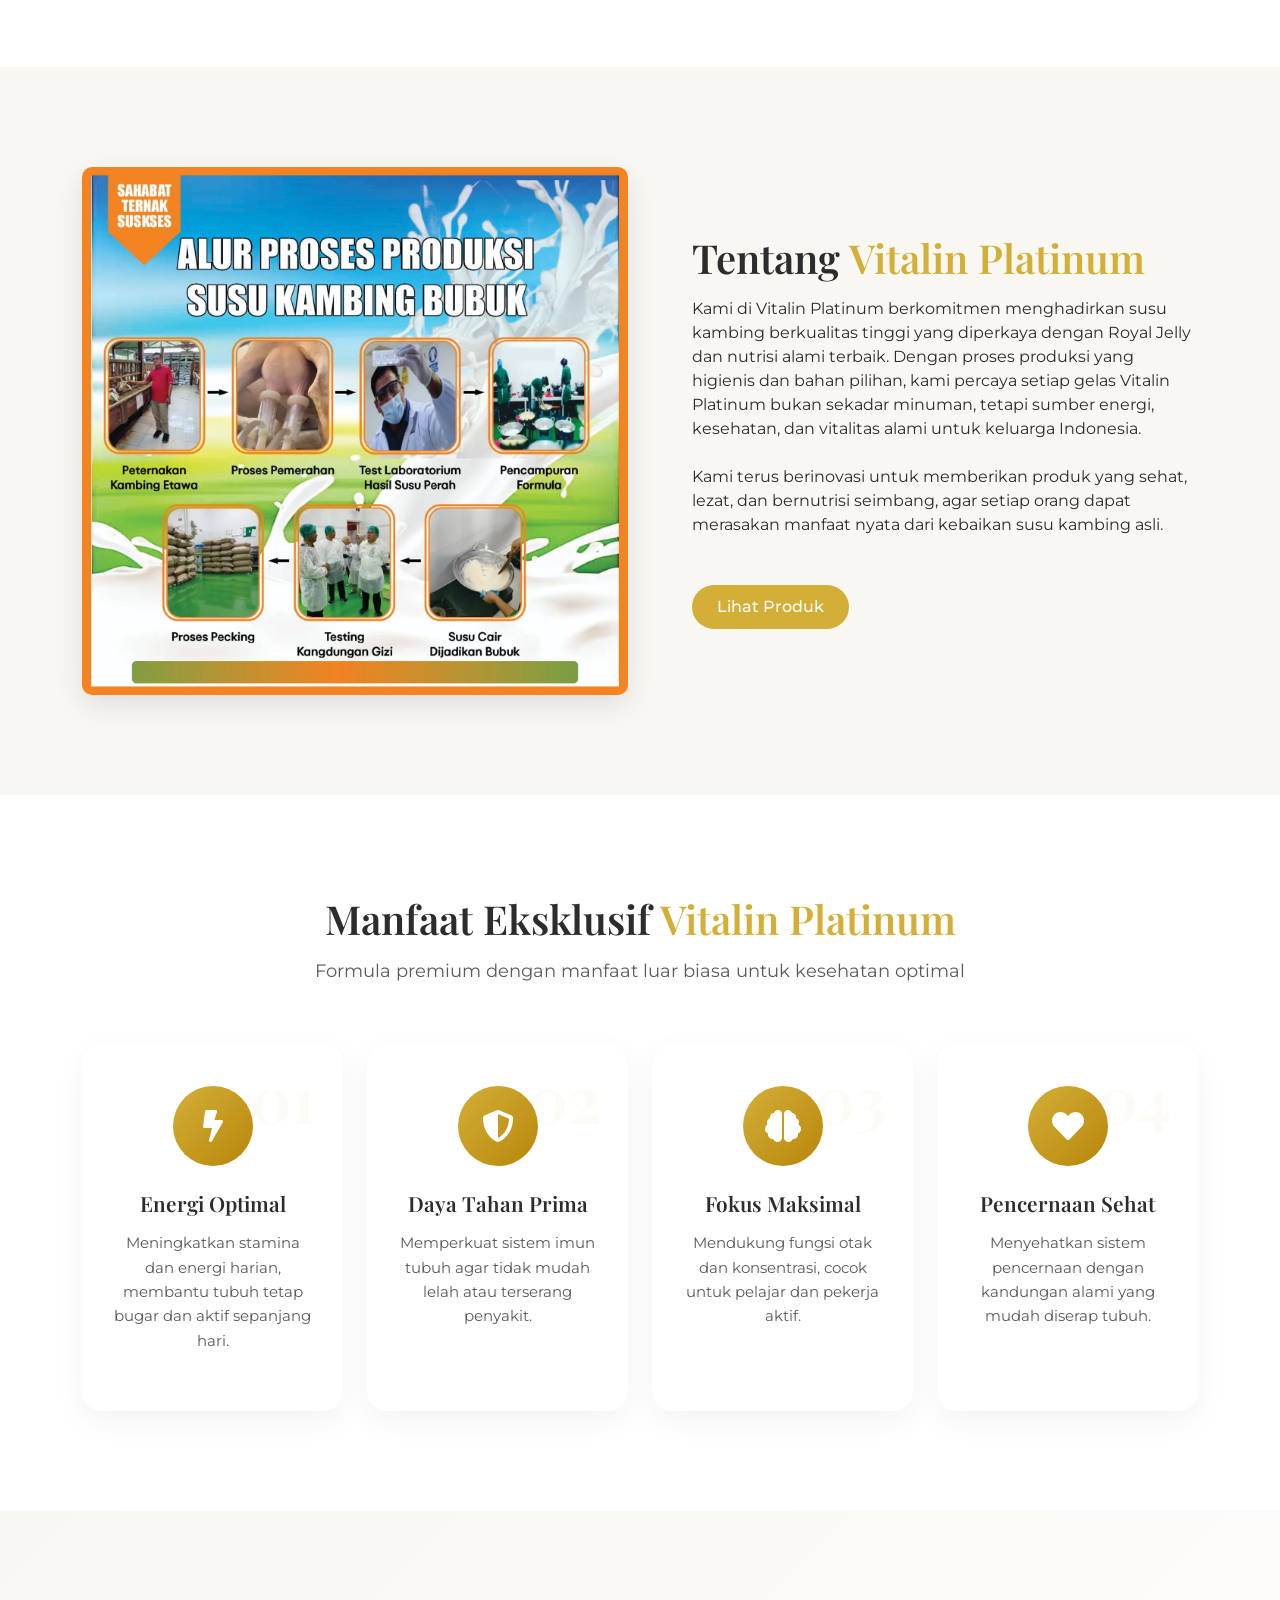
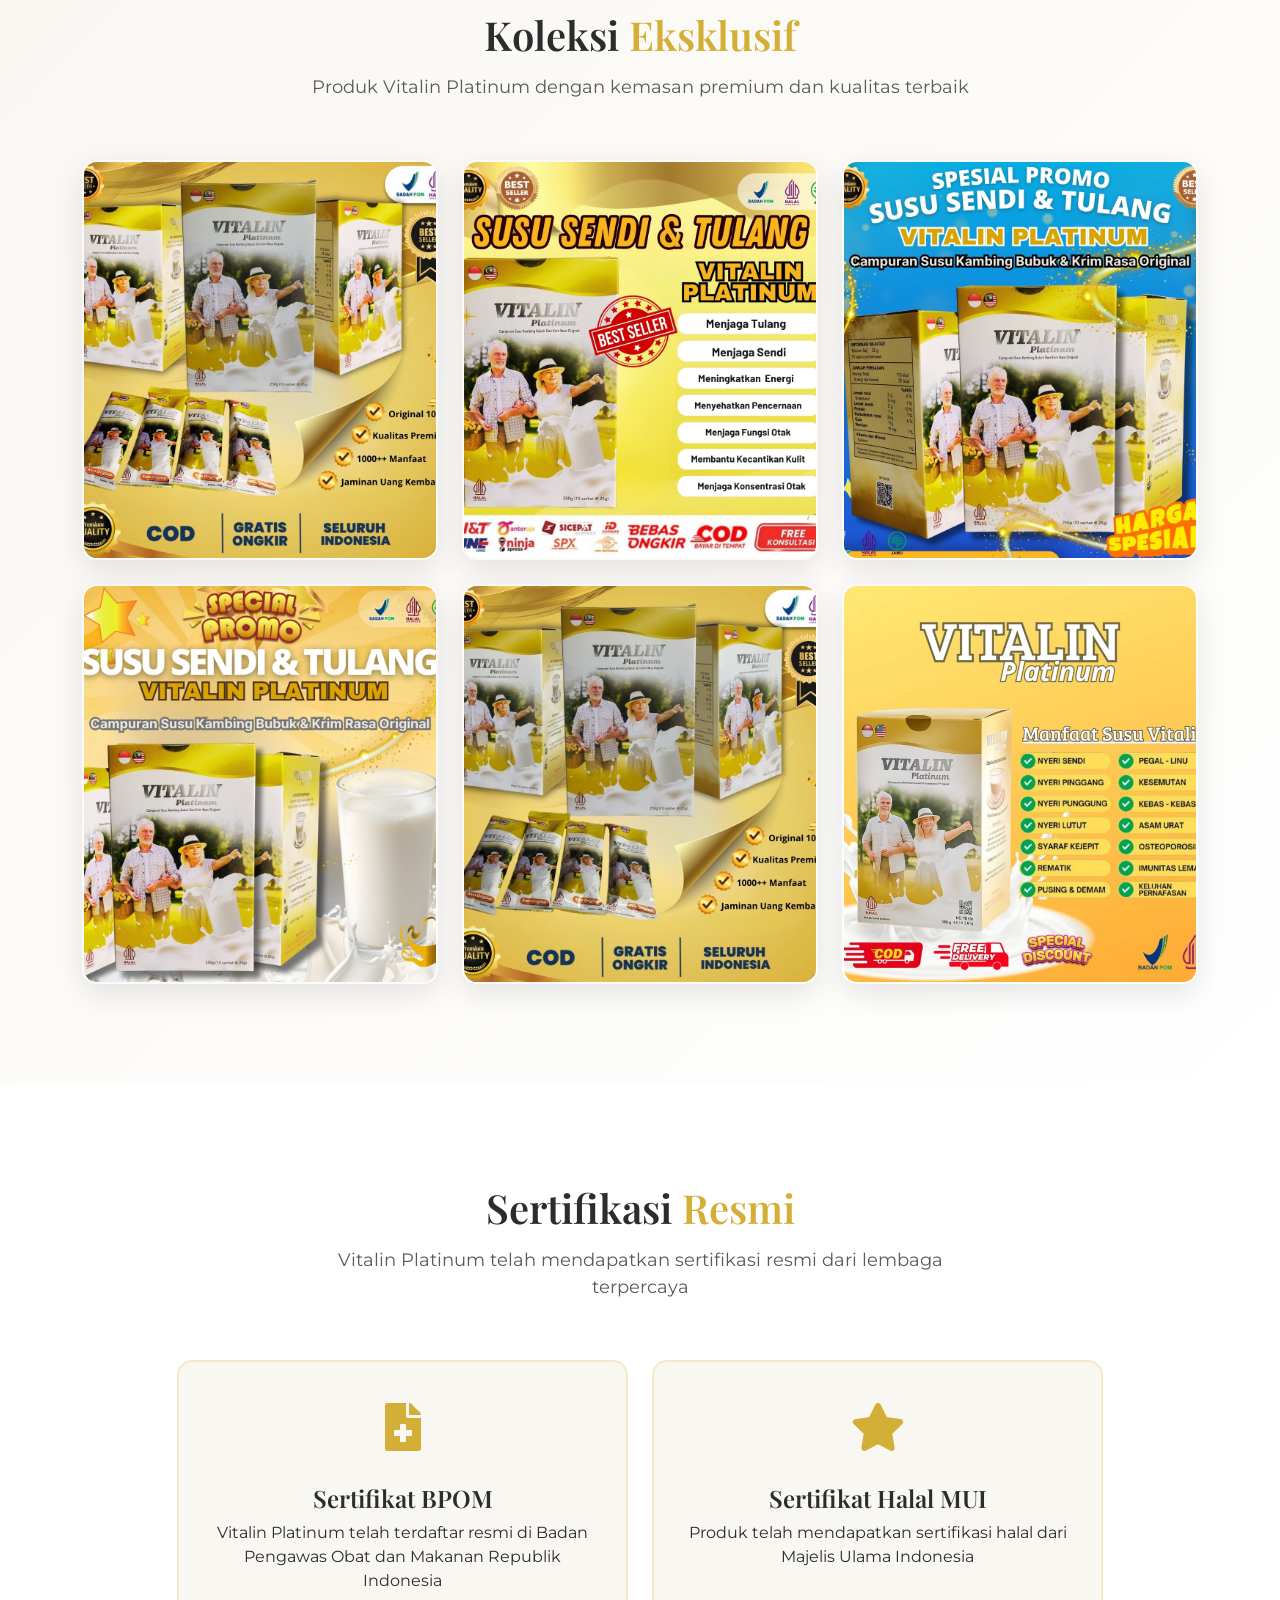
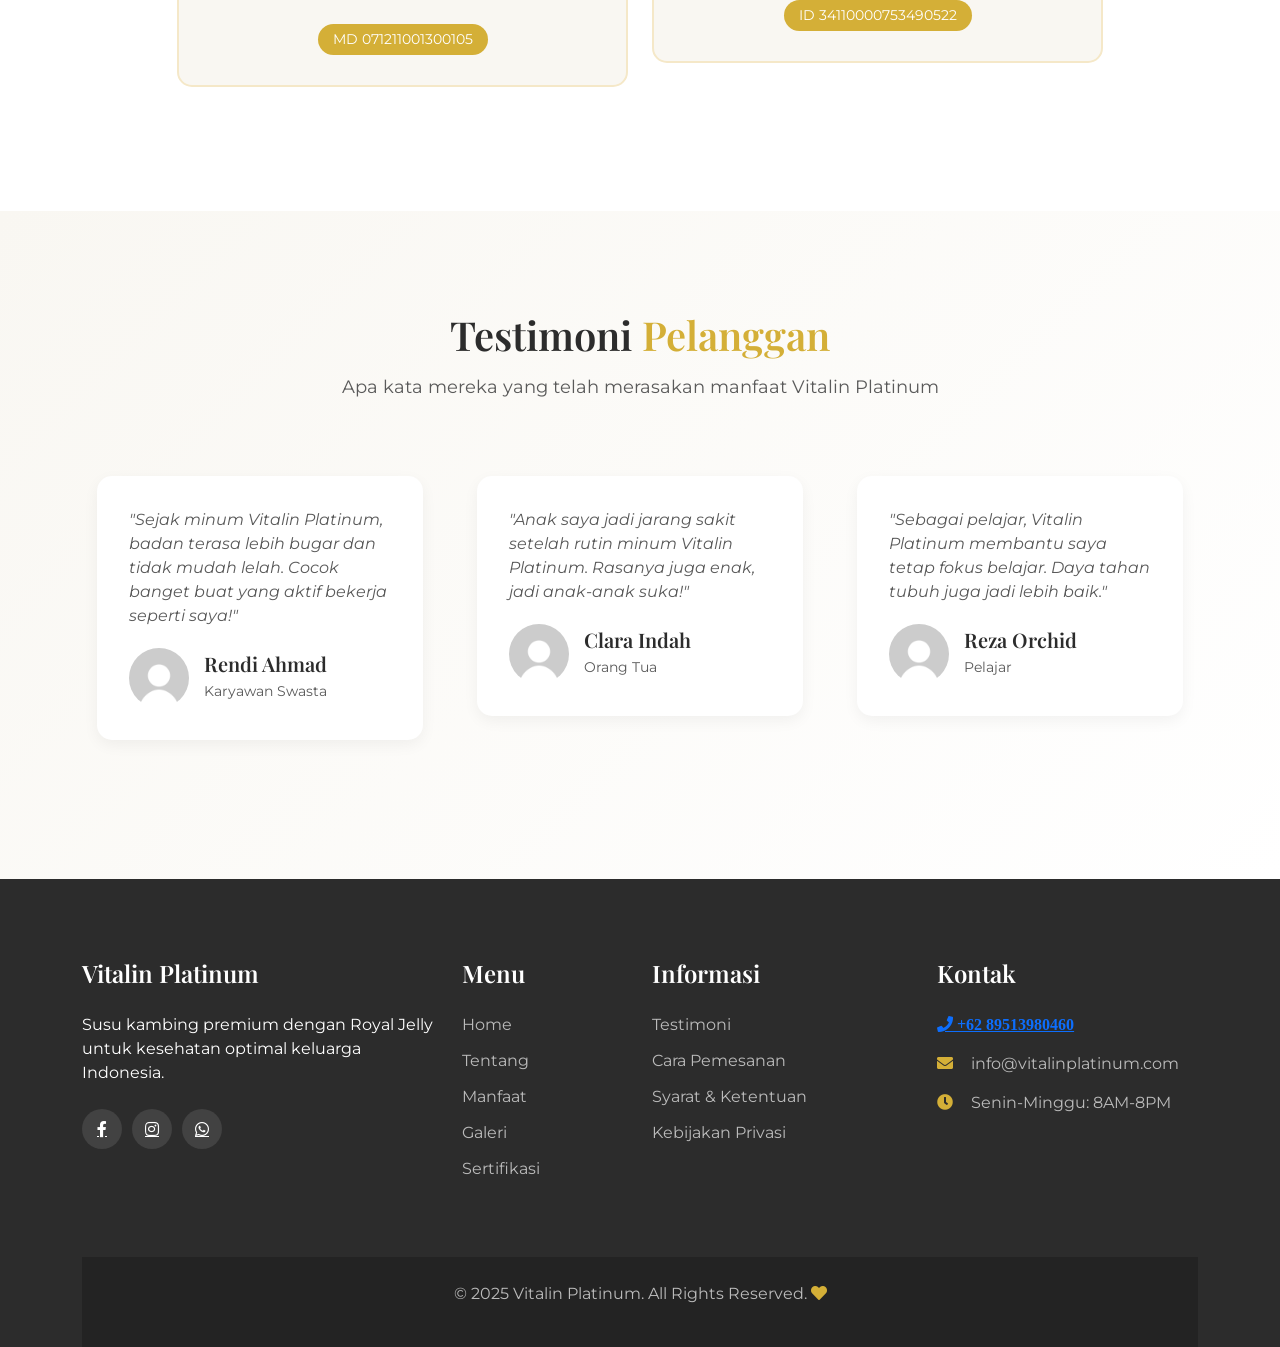
==== commit 8051c78b: "dwa" ====
--- a/index.html
+++ b/index.html
@@ -402,7 +402,7 @@
                 <div class="col-lg-3 col-md-6">
                     <h3 class="footer-title">Kontak</h3>
                     <div class="footer-contact">
-                        <p><a href="https://api.whatsapp.com/send/?phone=6289513980460&text&type=phone_number&app_absent=0" class="fas fa-phone">+62 89513980460</a></p>
+                        <p><a href="https://api.whatsapp.com/send/?phone=6289513980460&text&type=phone_number&app_absent=0" class="fas fa-phone"> +62 89513980460</a></p>
                         <p><i class="fas fa-envelope"></i> info@vitalinplatinum.com</p>
                         <p><i class="fas fa-clock"></i> Senin-Minggu: 8AM-8PM</p>
                     </div>
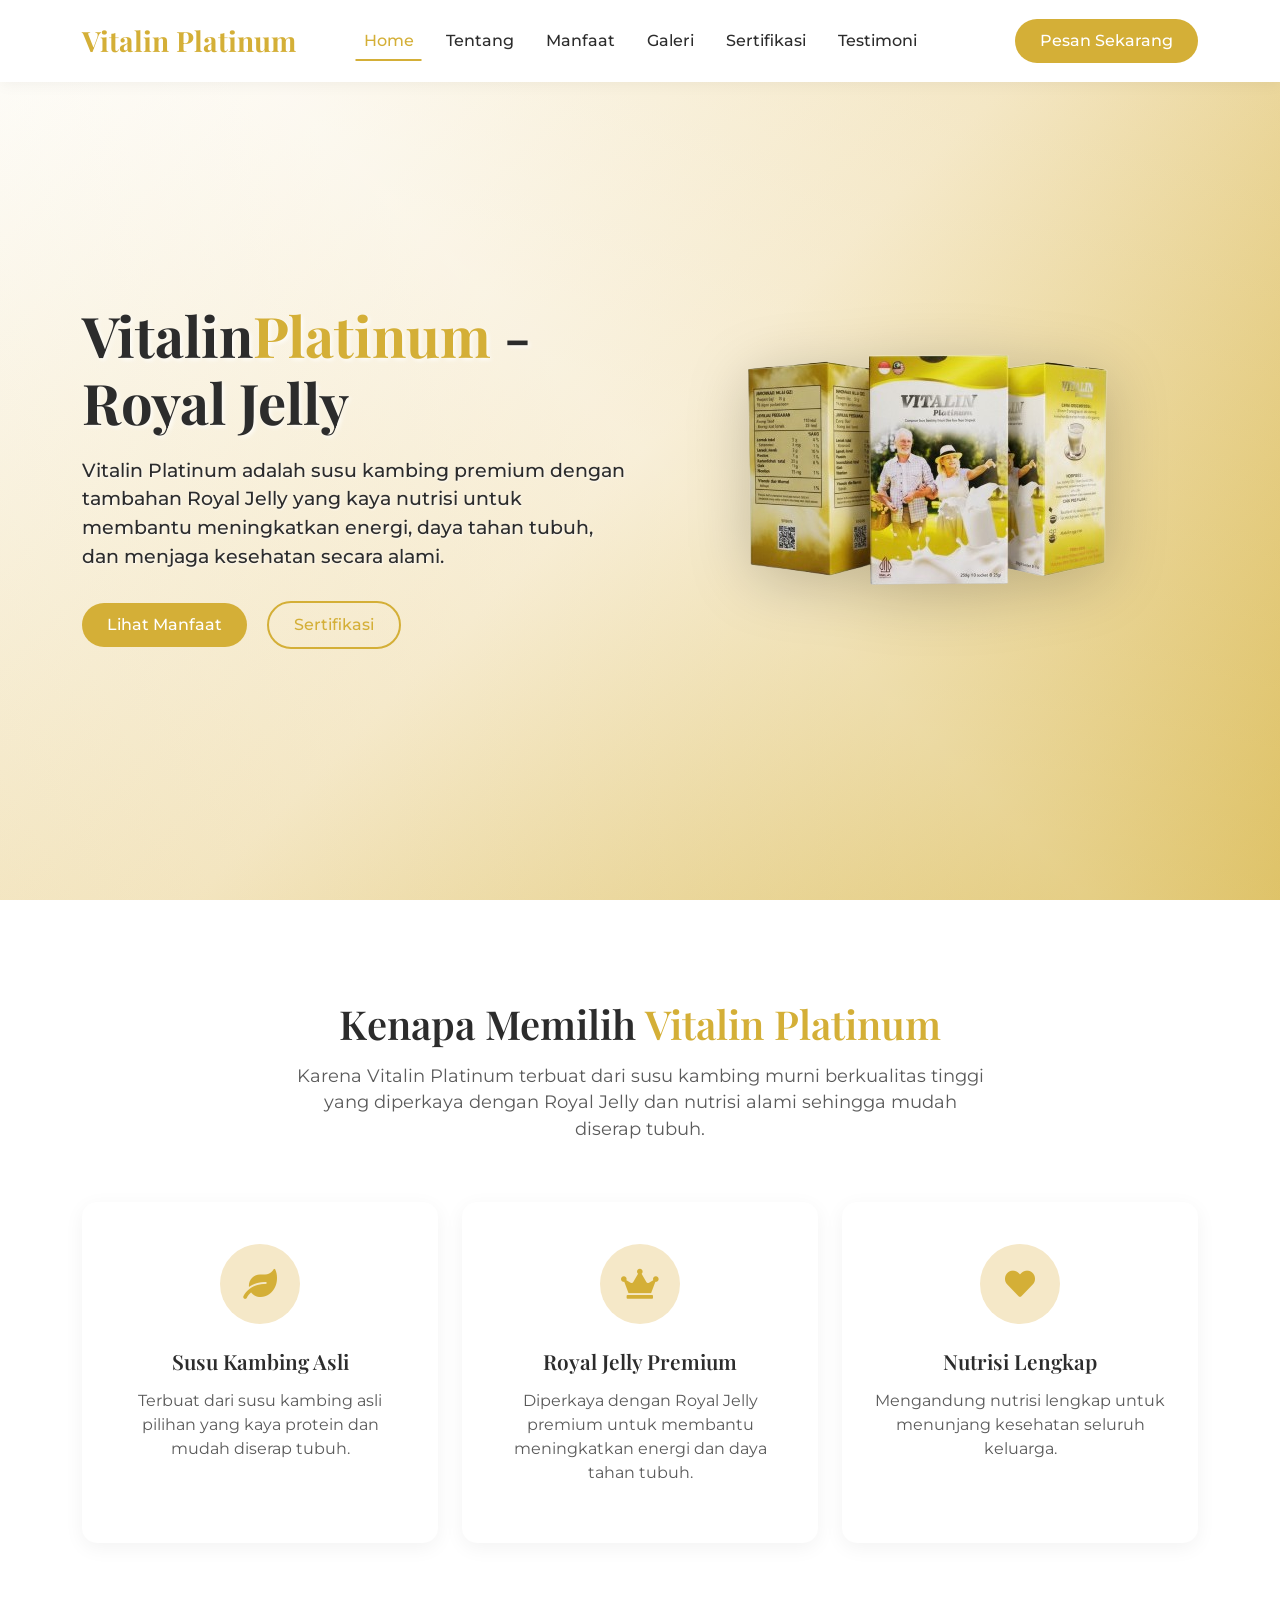
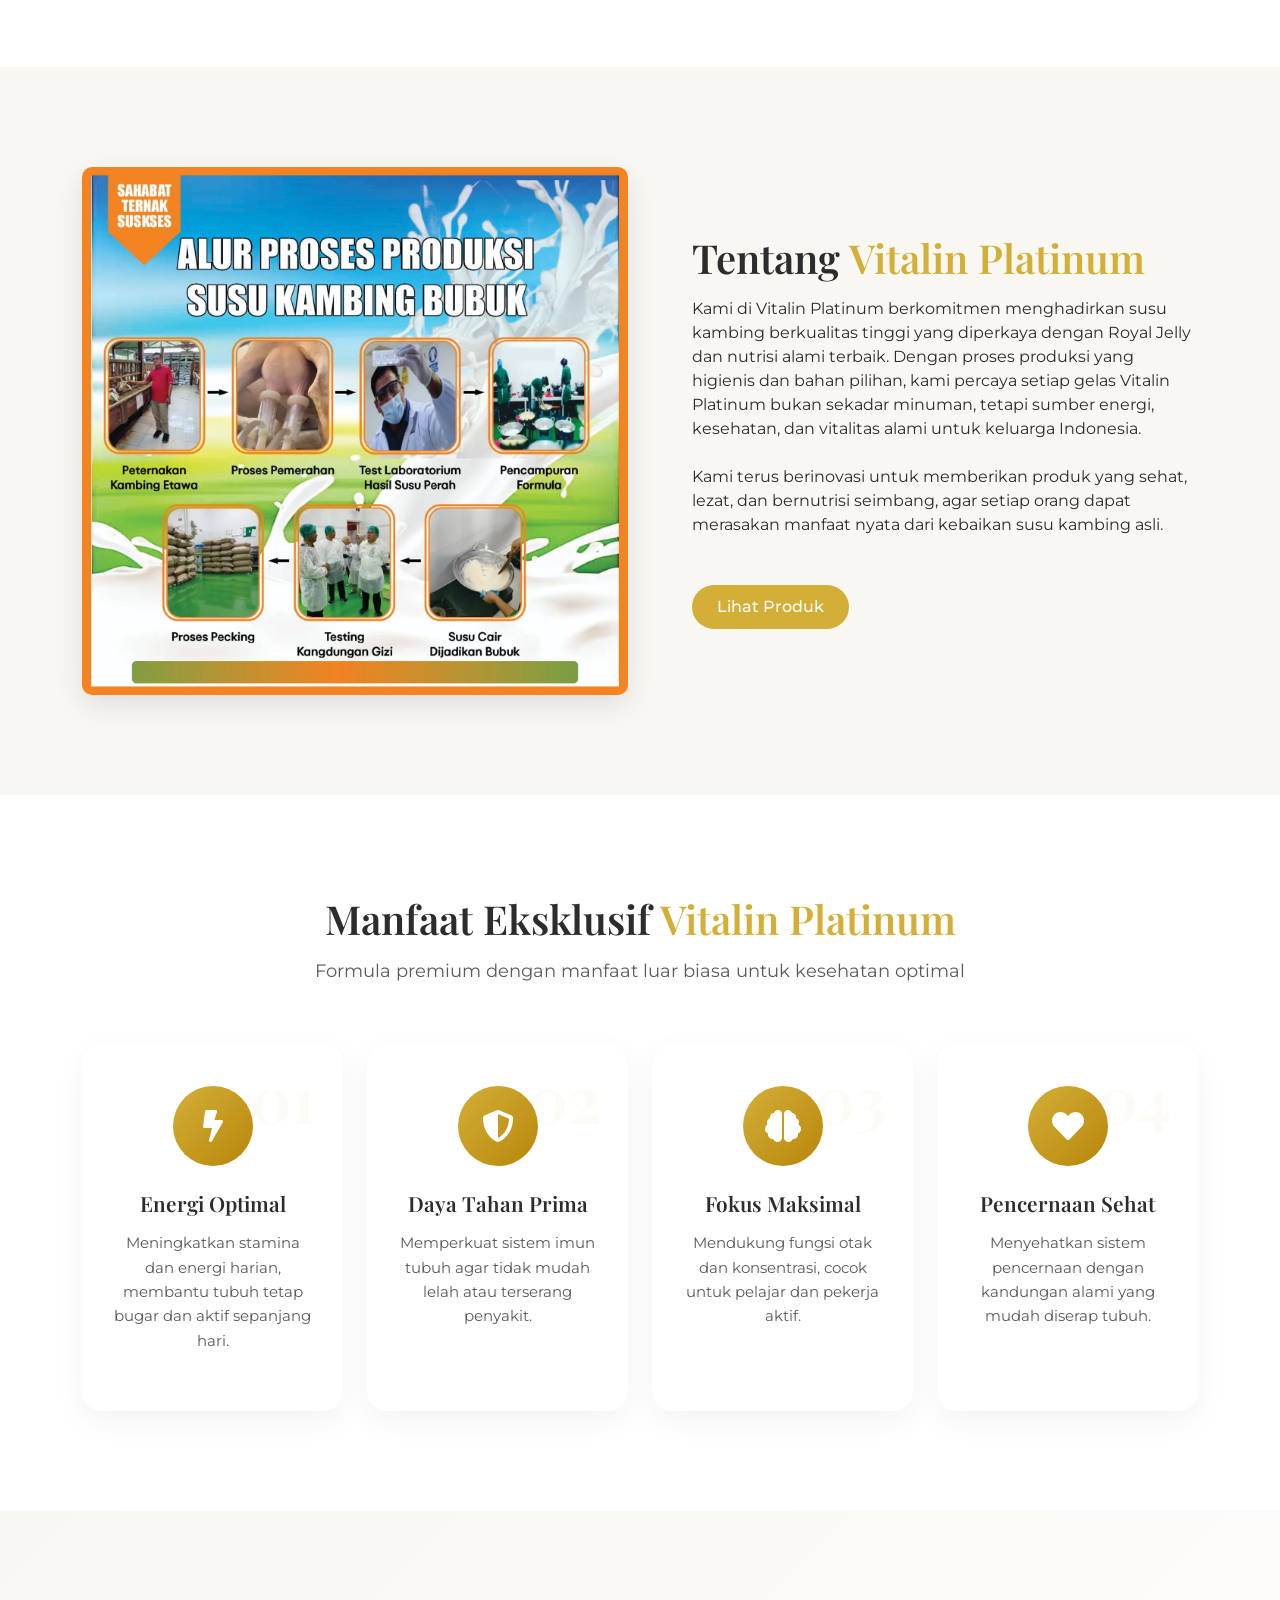
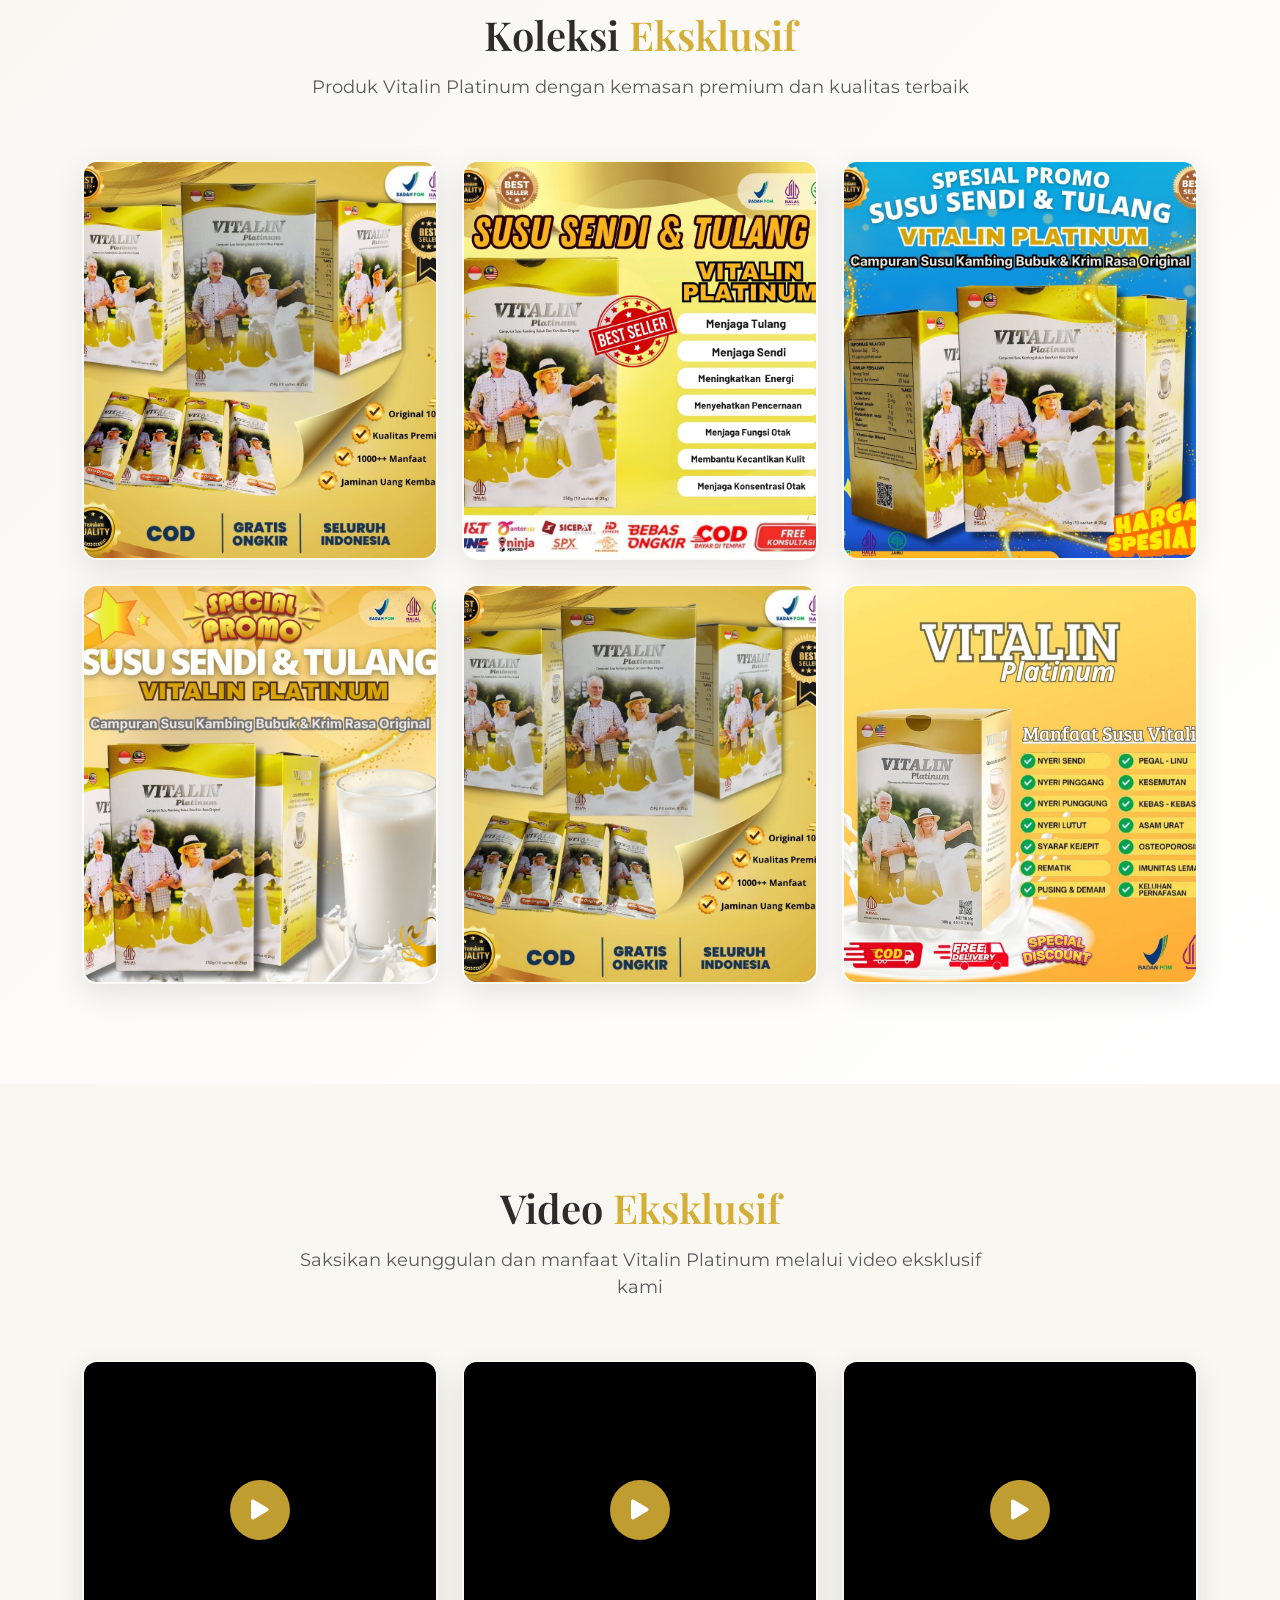
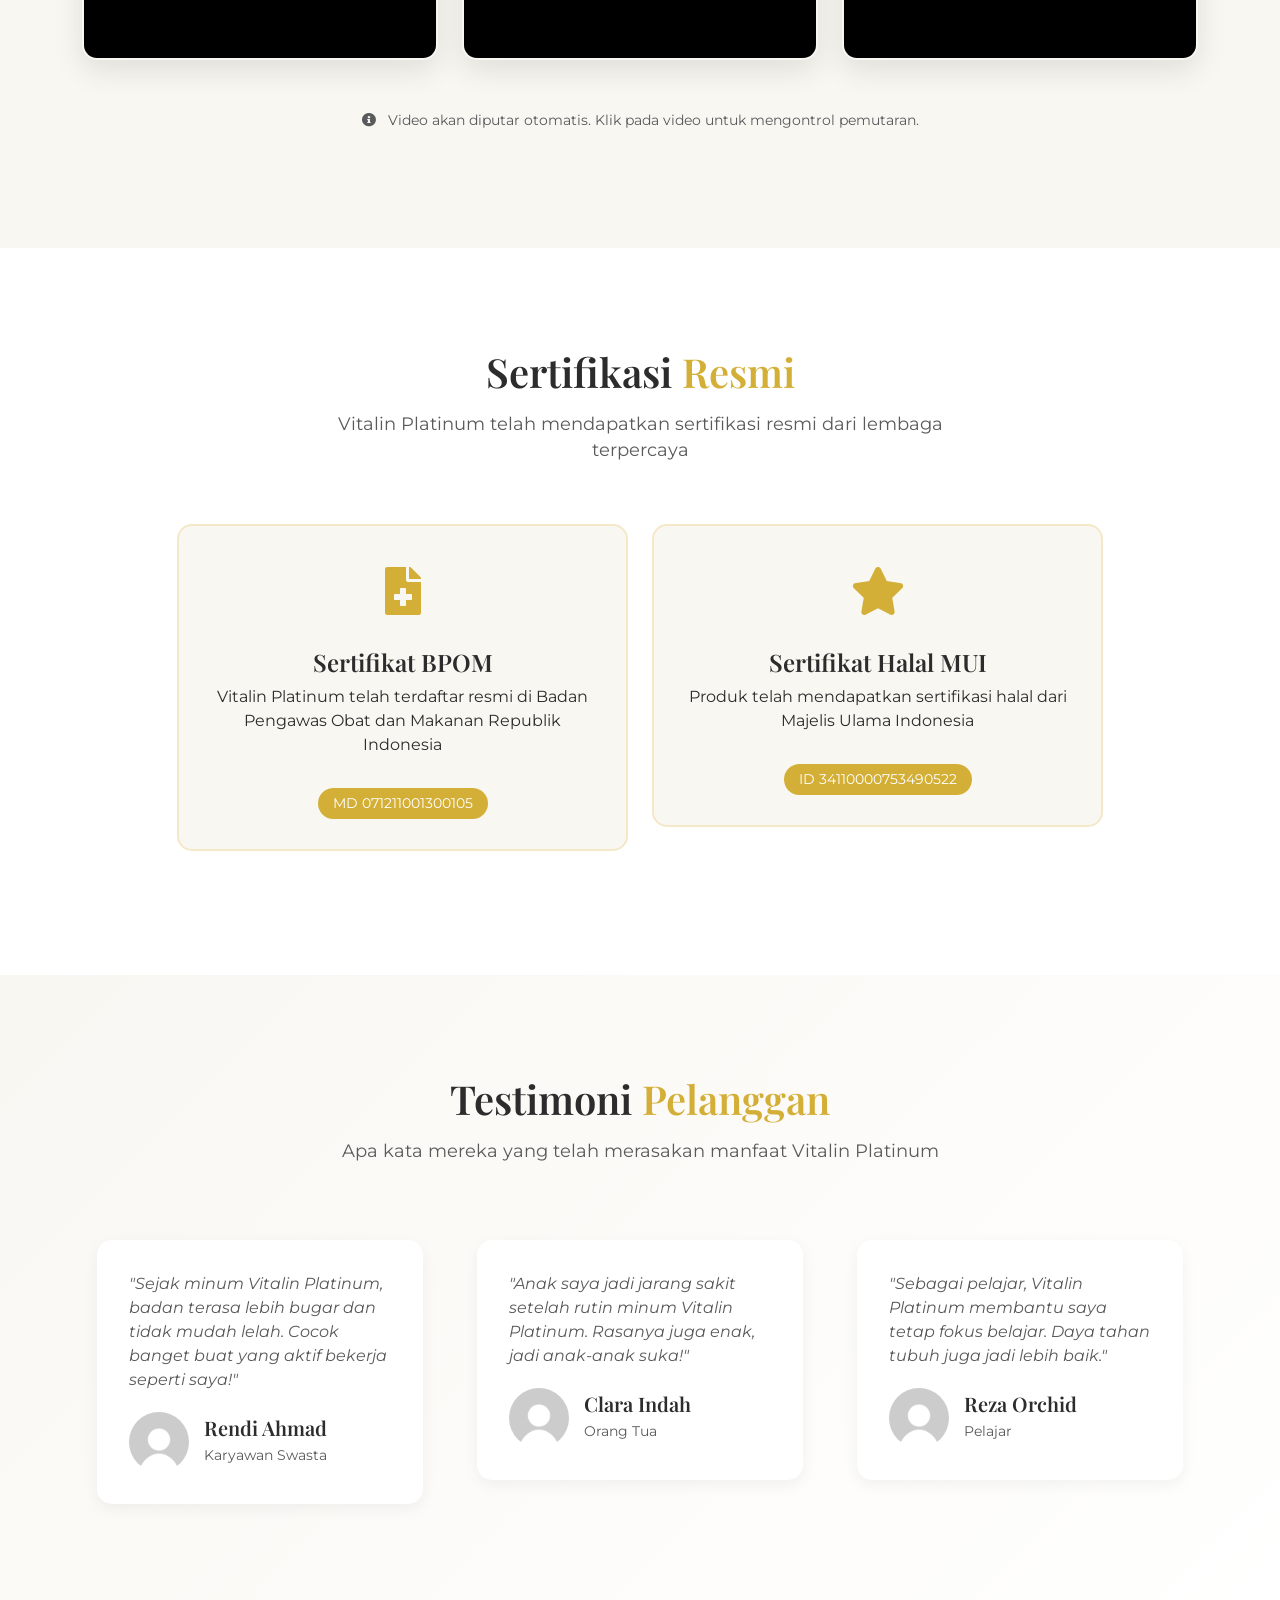
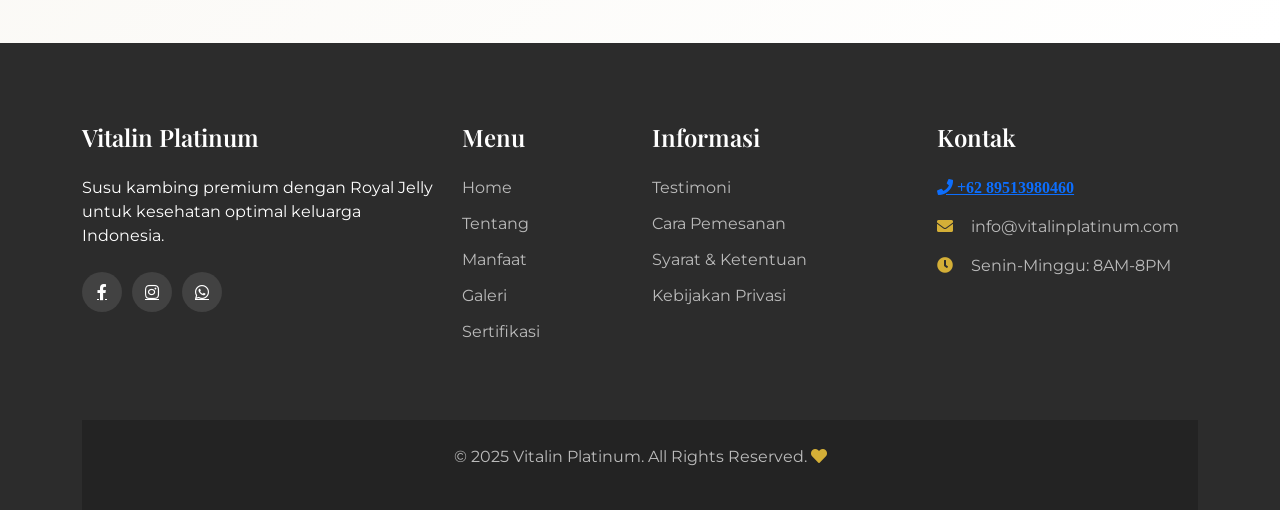
==== commit 0b25acbe: "a" ====
--- a/index.html
+++ b/index.html
@@ -283,6 +283,97 @@
         </div>
     </section>
 
+        <!-- Video Section -->
+    <section id="videos" class="section-padding video-section">
+        <div class="container">
+            <h2 class="section-title">Video <span>Eksklusif</span></h2>
+            <p class="section-subtitle">Saksikan keunggulan dan manfaat Vitalin Platinum melalui video eksklusif kami</p>
+            
+            <div class="row g-4">
+                <div class="col-lg-4 col-md-6">
+                    <div class="video-container">
+                        <div class="video-wrapper">
+                            <video poster="img/video-poster-1.jpg" preload="auto" muted loop playsinline>
+                                <source src="img/video1.mp4" type="video/mp4">
+                                <source src="img/video1.webm" type="video/webm">
+                                Browser Anda tidak mendukung pemutar video.
+                            </video>
+                            <button class="video-play-btn">
+                                <i class="fas fa-play"></i>
+                            </button>
+                            <div class="volume-control">
+                                <button class="volume-btn">
+                                    <i class="fas fa-volume-mute"></i>
+                                </button>
+                            </div>
+                        </div>
+                        <div class="video-caption">
+                            <h5>Proses Produksi</h5>
+                            <p>Lihat proses higienis pembuatan Vitalin Platinum</p>
+                        </div>
+                    </div>
+                </div>
+                
+                <div class="col-lg-4 col-md-6">
+                    <div class="video-container">
+                        <div class="video-wrapper">
+                            <video poster="img/video-poster-2.jpg" preload="auto" muted loop playsinline>
+                                <source src="img/video2.mp4" type="video/mp4">
+                                <source src="img/video2.webm" type="video/webm">
+                                Browser Anda tidak mendukung pemutar video.
+                            </video>
+                            <button class="video-play-btn">
+                                <i class="fas fa-play"></i>
+                            </button>
+                            <div class="volume-control">
+                                <button class="volume-btn">
+                                    <i class="fas fa-volume-mute"></i>
+                                </button>
+                            </div>
+                        </div>
+                        <div class="video-caption">
+                            <h5>Testimoni Pelanggan</h5>
+                            <p>Pengalaman langsung dari pengguna Vitalin Platinum</p>
+                        </div>
+                    </div>
+                </div>
+                
+                <div class="col-lg-4 col-md-6">
+                    <div class="video-container">
+                        <div class="video-wrapper">
+                            <video poster="img/video-poster-3.jpg" preload="auto" muted loop playsinline>
+                                <source src="img/video3.mp4" type="video/mp4">
+                                <source src="img/video3.webm" type="video/webm">
+                                Browser Anda tidak mendukung pemutar video.
+                            </video>
+                            <button class="video-play-btn">
+                                <i class="fas fa-play"></i>
+                            </button>
+                            <div class="volume-control">
+                                <button class="volume-btn">
+                                    <i class="fas fa-volume-mute"></i>
+                                </button>
+                            </div>
+                        </div>
+                        <div class="video-caption">
+                            <h5>Cara Konsumsi</h5>
+                            <p>Panduan tepat mengonsumsi Vitalin Platinum</p>
+                        </div>
+                    </div>
+                </div>
+            </div>
+            
+            <div class="text-center mt-5">
+                <p class="text-muted">
+                    <small>
+                        <i class="fas fa-info-circle me-2"></i>
+                        Video akan diputar otomatis. Klik pada video untuk mengontrol pemutaran.
+                    </small>
+                </p>
+            </div>
+        </div>
+    </section>
+
     <!-- Certification Section -->
     <section id="certification" class="section-padding certification-section">
         <div class="container">
--- a/style.css
+++ b/style.css
@@ -305,6 +305,7 @@
 
 .hero-image {
     position: relative;
+    overflow: show;
     z-index: 2;
     text-align: center;
 }
@@ -678,6 +679,212 @@
     font-size: 0.95rem;
     opacity: 0.9;
     margin: 0;
+}
+
+/* Video Section */
+.video-section {
+    background: var(--light-bg);
+}
+
+.video-container {
+    position: relative;
+    border-radius: 15px;
+    overflow: hidden;
+    box-shadow: 0 10px 30px rgba(0, 0, 0, 0.1);
+    transition: all 0.3s ease;
+    border: 2px solid transparent;
+    height: 300px;
+}
+
+.video-container::before {
+    content: '';
+    position: absolute;
+    top: -2px;
+    left: -2px;
+    right: -2px;
+    bottom: -2px;
+    background: linear-gradient(45deg, var(--gold), var(--light-gold), var(--gold));
+    border-radius: 17px;
+    z-index: -1;
+    opacity: 0;
+    transition: opacity 0.3s ease;
+}
+
+.video-container:hover::before {
+    opacity: 1;
+    animation: glow 2s ease-in-out infinite alternate;
+}
+
+.video-container:hover {
+    transform: translateY(-5px);
+    box-shadow: 0 15px 35px rgba(212, 175, 55, 0.2);
+}
+
+.video-wrapper {
+    position: relative;
+    width: 100%;
+    height: 100%;
+    background: #000;
+}
+
+.video-wrapper video {
+    width: 100%;
+    height: 100%;
+    object-fit: cover;
+}
+
+.video-play-btn {
+    position: absolute;
+    top: 50%;
+    left: 50%;
+    transform: translate(-50%, -50%);
+    width: 60px;
+    height: 60px;
+    background: rgba(212, 175, 55, 0.9);
+    border-radius: 50%;
+    display: flex;
+    align-items: center;
+    justify-content: center;
+    color: var(--white);
+    font-size: 20px;
+    cursor: pointer;
+    transition: all 0.3s ease;
+    border: none;
+    opacity: 0;
+    visibility: hidden;
+}
+
+.video-container:not(.playing) .video-play-btn {
+    opacity: 1;
+    visibility: visible;
+}
+
+.video-play-btn:hover {
+    background: var(--gold);
+    transform: translate(-50%, -50%) scale(1.1);
+}
+
+.video-caption {
+    position: absolute;
+    bottom: 0;
+    left: 0;
+    right: 0;
+    background: linear-gradient(transparent, rgba(0,0,0,0.8));
+    color: white;
+    padding: 20px;
+    transform: translateY(100%);
+    transition: transform 0.3s ease;
+}
+
+.video-container:hover .video-caption {
+    transform: translateY(0);
+}
+
+.video-caption h5 {
+    font-size: 1.1rem;
+    margin-bottom: 5px;
+    font-family: 'Playfair Display', serif;
+}
+
+.video-caption p {
+    font-size: 0.85rem;
+    opacity: 0.9;
+    margin: 0;
+}
+
+/* Volume Control */
+.volume-control {
+    position: absolute;
+    bottom: 10px;
+    right: 10px;
+    background: rgba(0, 0, 0, 0.7);
+    border-radius: 20px;
+    padding: 5px;
+    opacity: 0;
+    transition: opacity 0.3s ease;
+    z-index: 3;
+}
+
+.video-container:hover .volume-control {
+    opacity: 1;
+}
+
+.volume-control button {
+    background: none;
+    border: none;
+    color: white;
+    cursor: pointer;
+    padding: 5px 8px;
+    border-radius: 50%;
+    transition: background 0.3s ease;
+    font-size: 14px;
+}
+
+.volume-control button:hover {
+    background: rgba(255, 255, 255, 0.2);
+}
+
+/* Video Auto Play States */
+.video-container.playing .video-play-btn {
+    opacity: 0;
+    visibility: hidden;
+}
+
+.video-container.playing:hover .video-play-btn {
+    opacity: 0.7;
+    visibility: visible;
+}
+
+.video-container.playing .video-play-btn:hover {
+    opacity: 1;
+    transform: translate(-50%, -50%) scale(1.1);
+}
+
+/* Loading State */
+.video-loading {
+    position: absolute;
+    top: 50%;
+    left: 50%;
+    transform: translate(-50%, -50%);
+    color: var(--gold);
+    font-size: 2rem;
+}
+
+/* Responsive Video */
+@media (max-width: 991.98px) {
+    .video-container {
+        height: 250px;
+    }
+}
+
+@media (max-width: 767.98px) {
+    .video-container {
+        height: 200px;
+    }
+    
+    .video-play-btn {
+        width: 50px;
+        height: 50px;
+        font-size: 18px;
+    }
+    
+    .video-caption {
+        padding: 15px;
+    }
+    
+    .video-caption h5 {
+        font-size: 1rem;
+    }
+    
+    .volume-control {
+        bottom: 5px;
+        right: 5px;
+    }
+    
+    .volume-control button {
+        padding: 4px 6px;
+        font-size: 12px;
+    }
 }
 
 /* Certification Section */
@@ -976,4 +1183,4 @@
     .auto-mode-indicator {
         display: none;
     }
-}+}
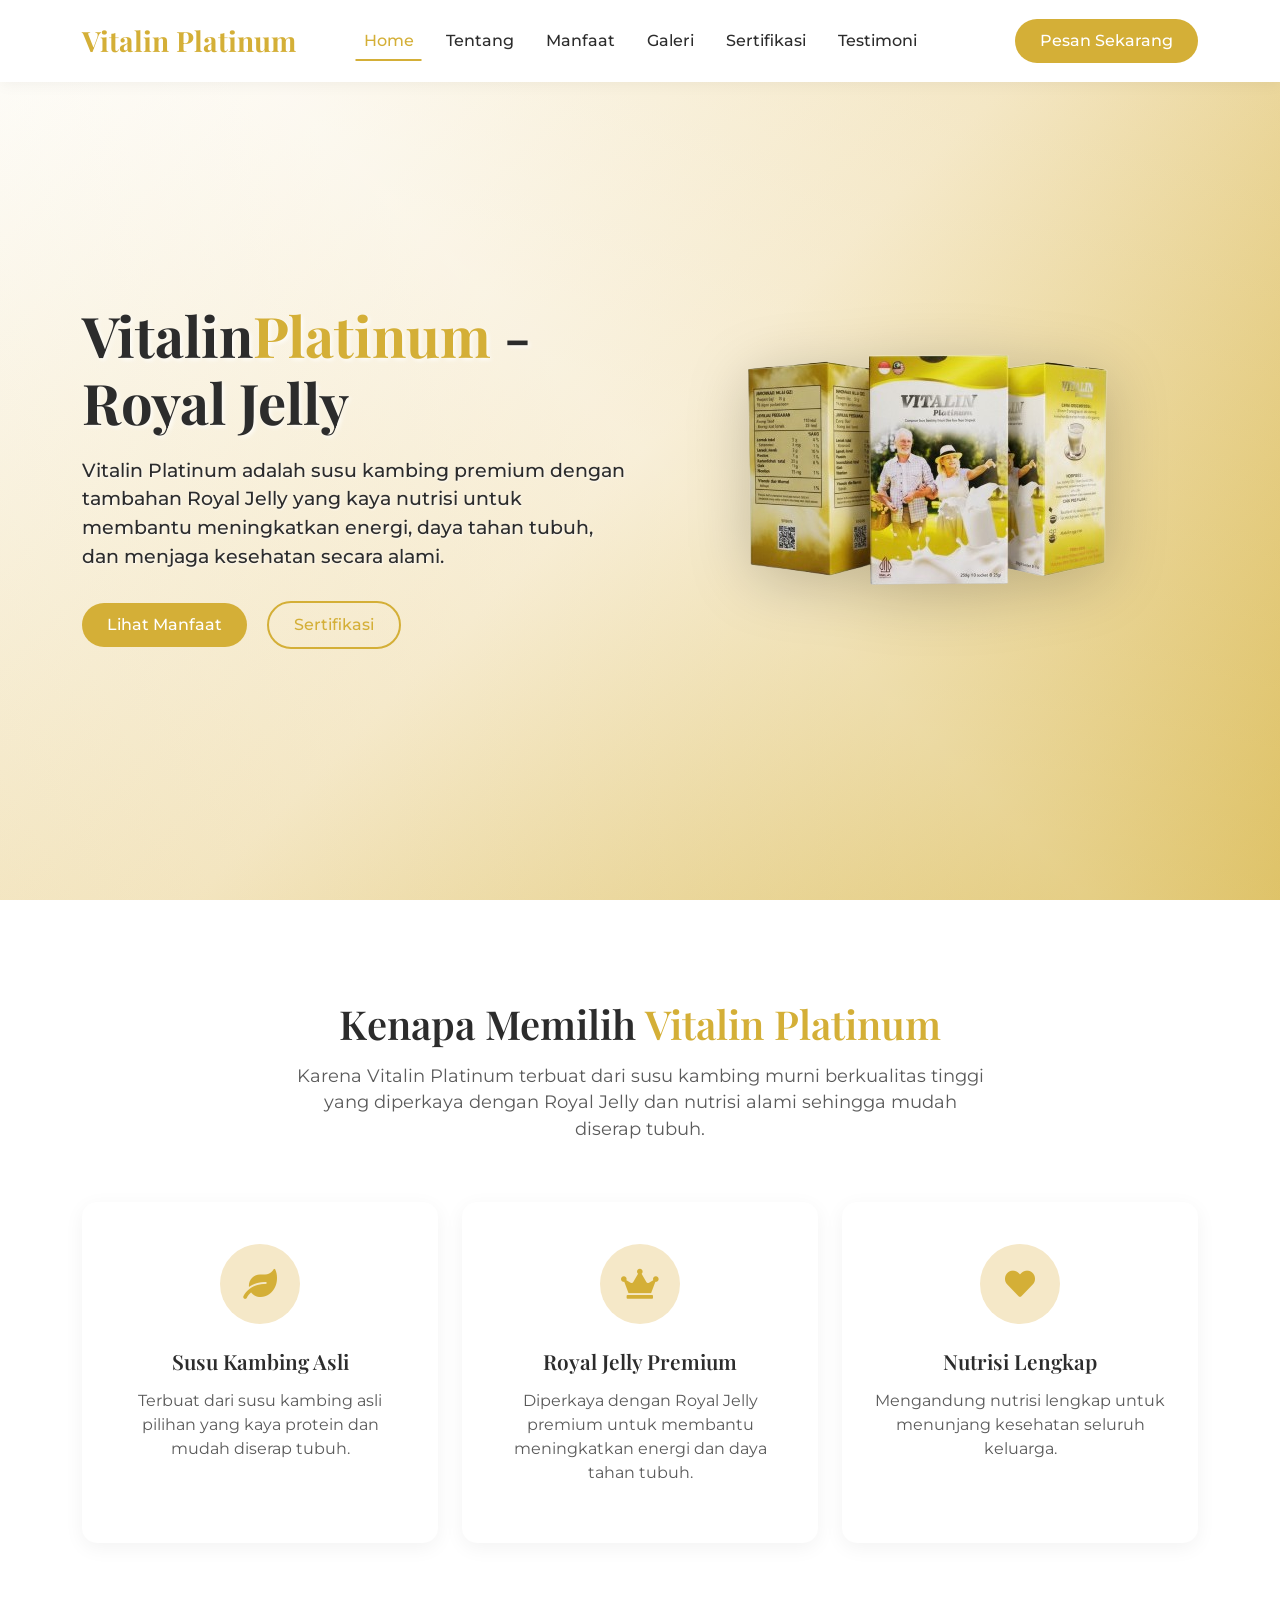
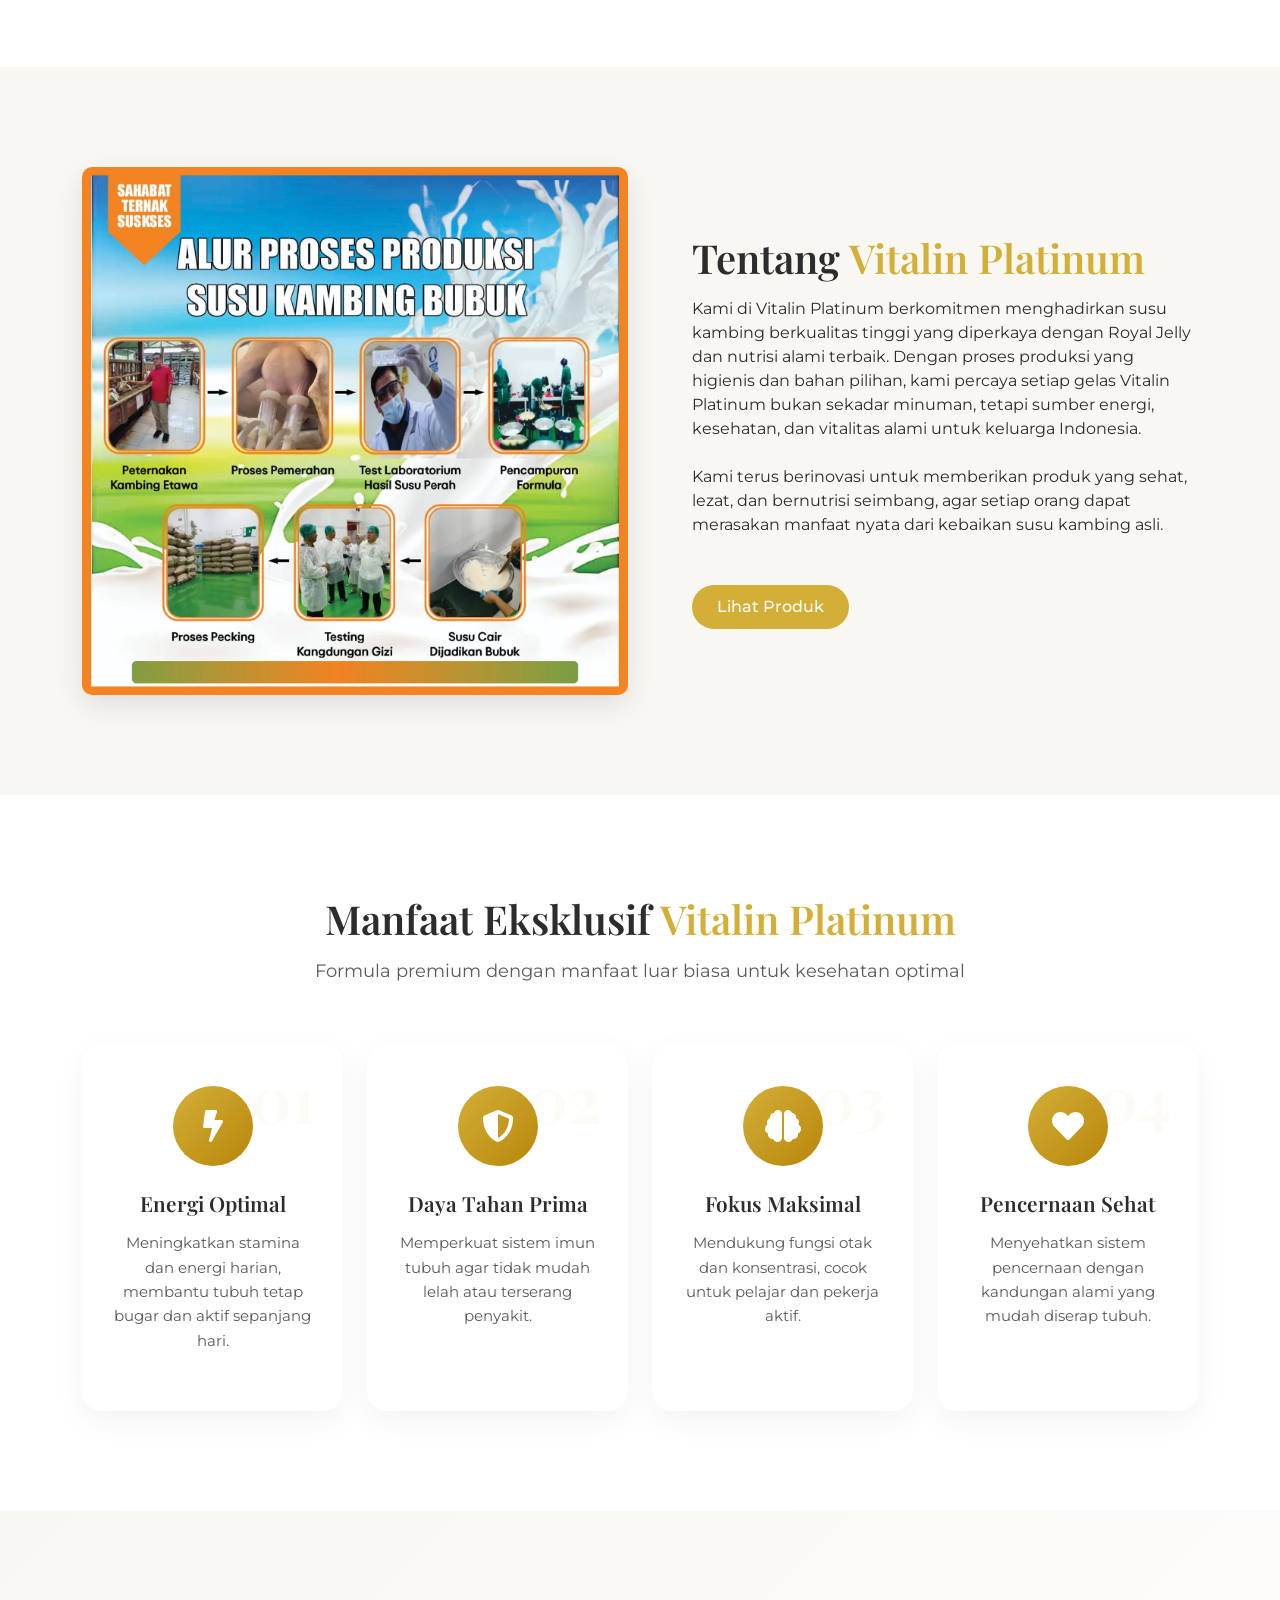
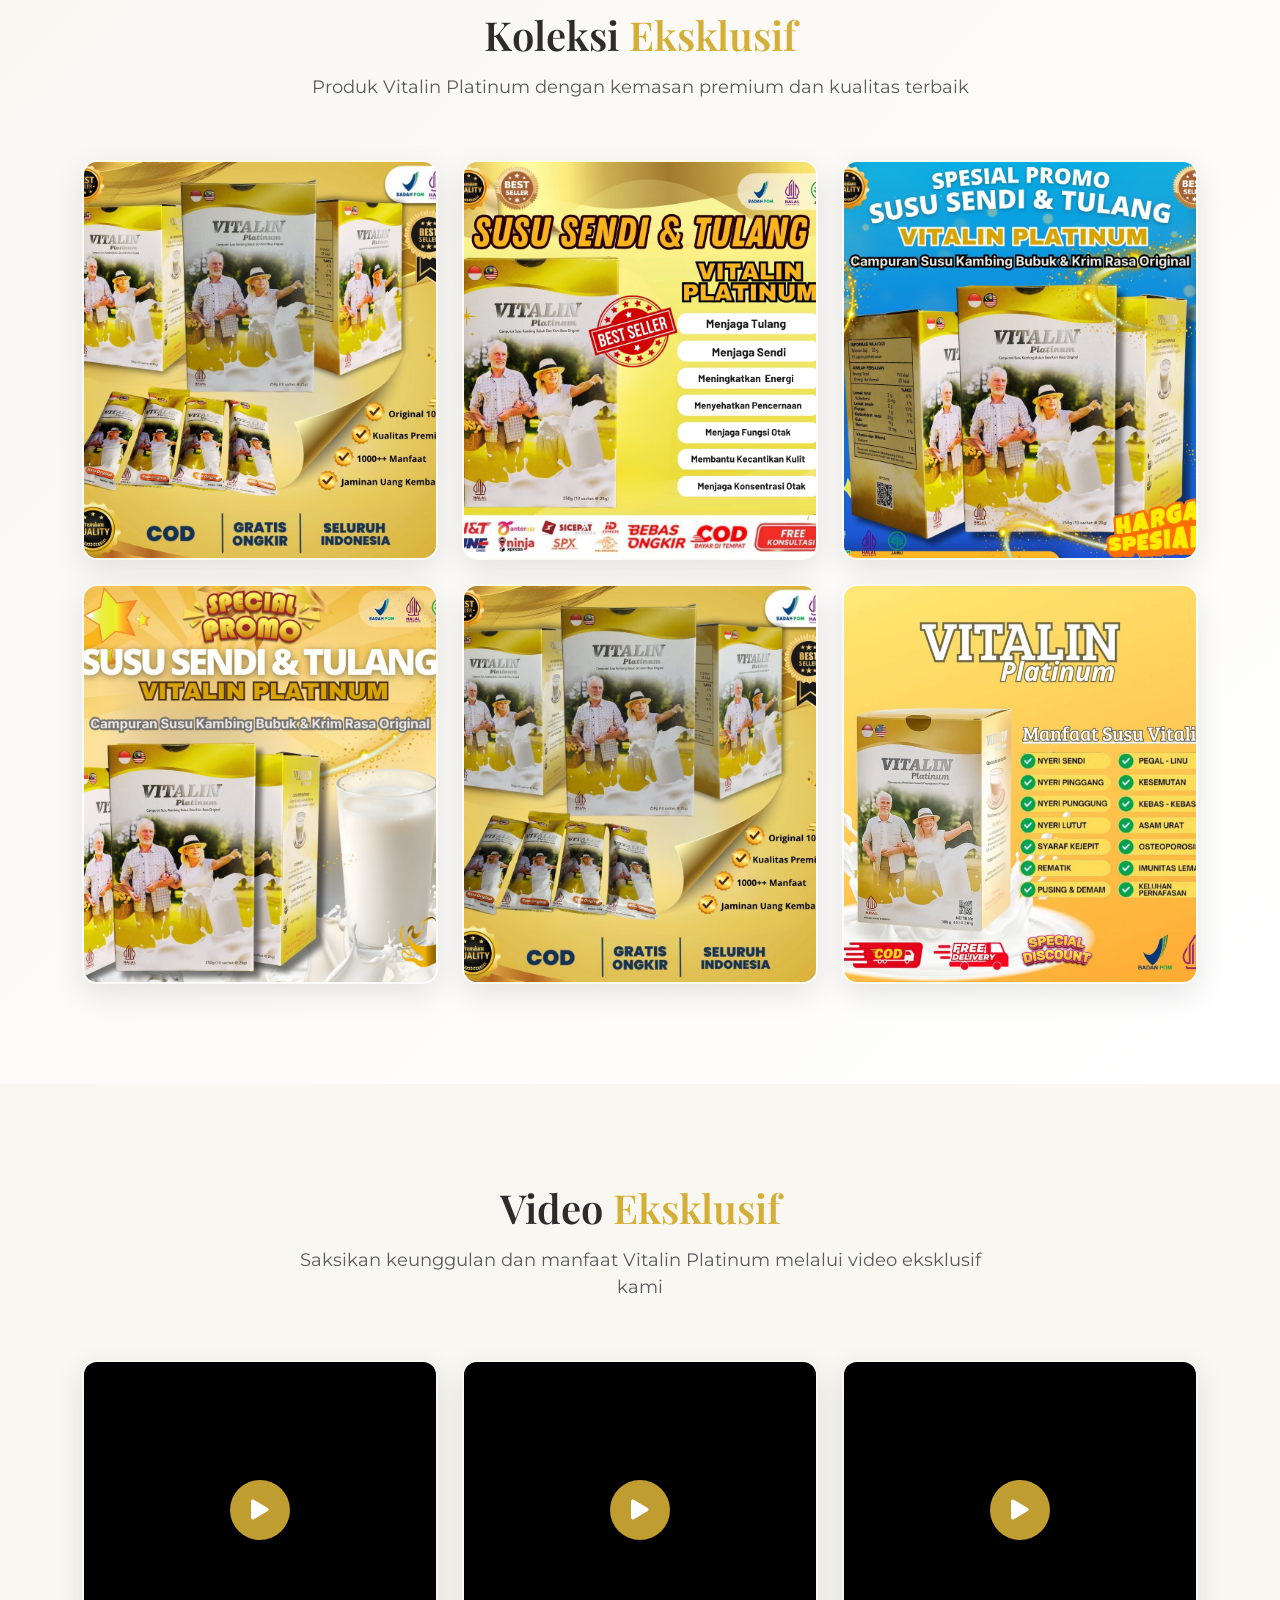
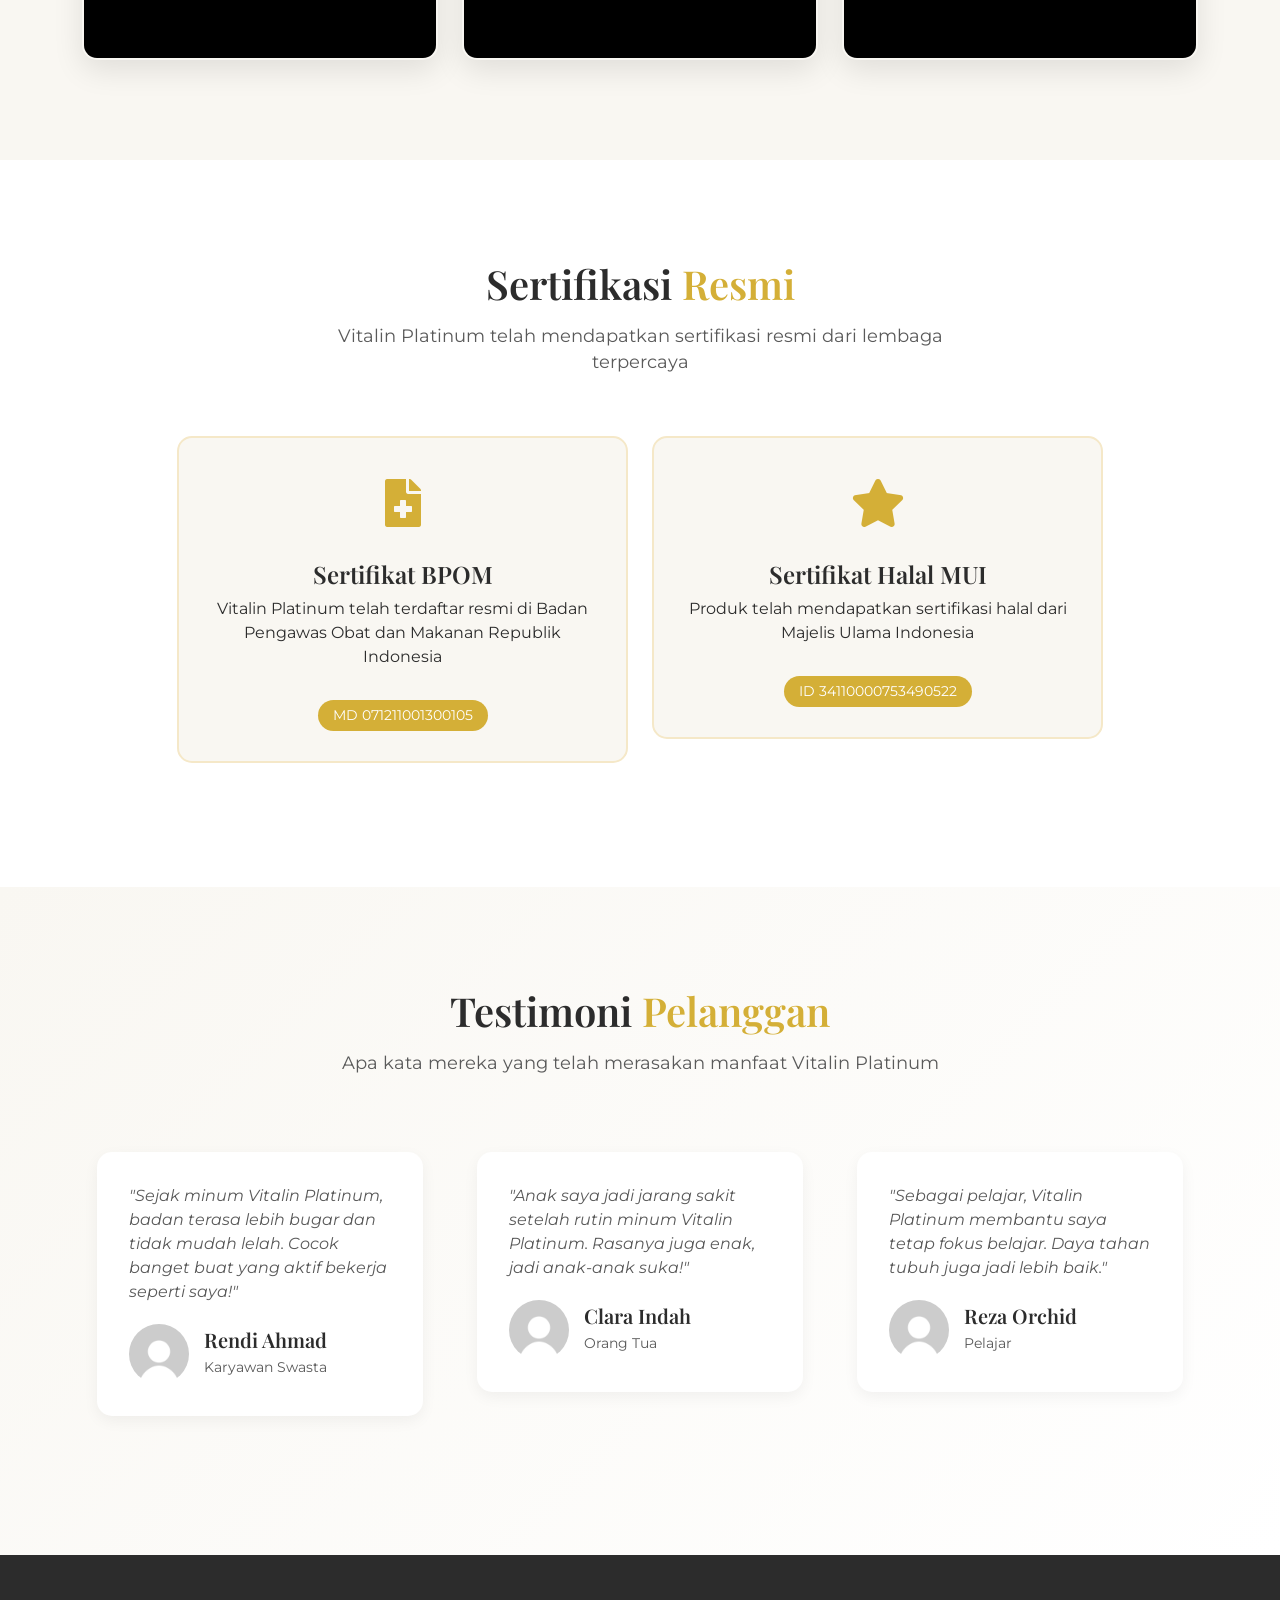
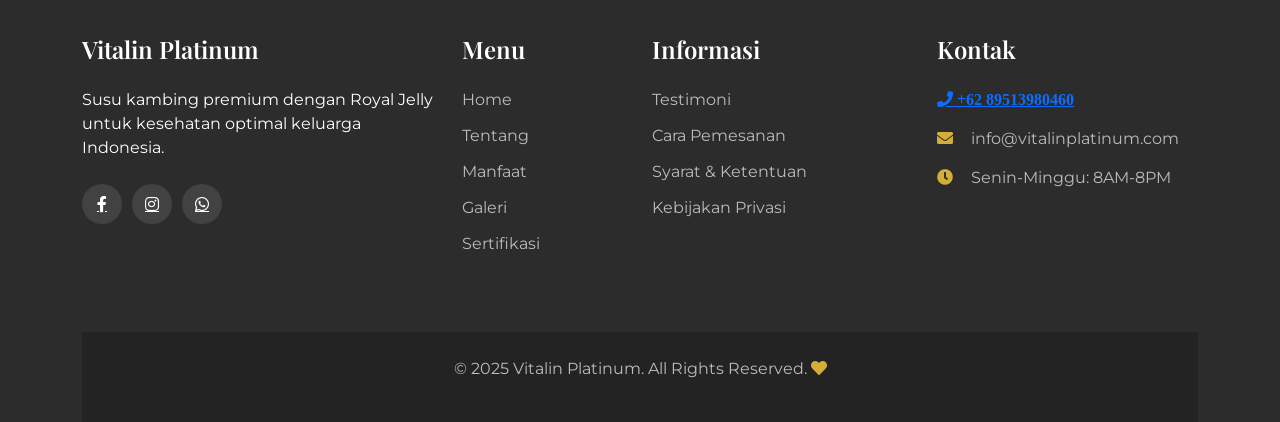
==== commit d0109d98: "dad" ====
--- a/index.html
+++ b/index.html
@@ -362,15 +362,6 @@
                     </div>
                 </div>
             </div>
-            
-            <div class="text-center mt-5">
-                <p class="text-muted">
-                    <small>
-                        <i class="fas fa-info-circle me-2"></i>
-                        Video akan diputar otomatis. Klik pada video untuk mengontrol pemutaran.
-                    </small>
-                </p>
-            </div>
         </div>
     </section>
 
